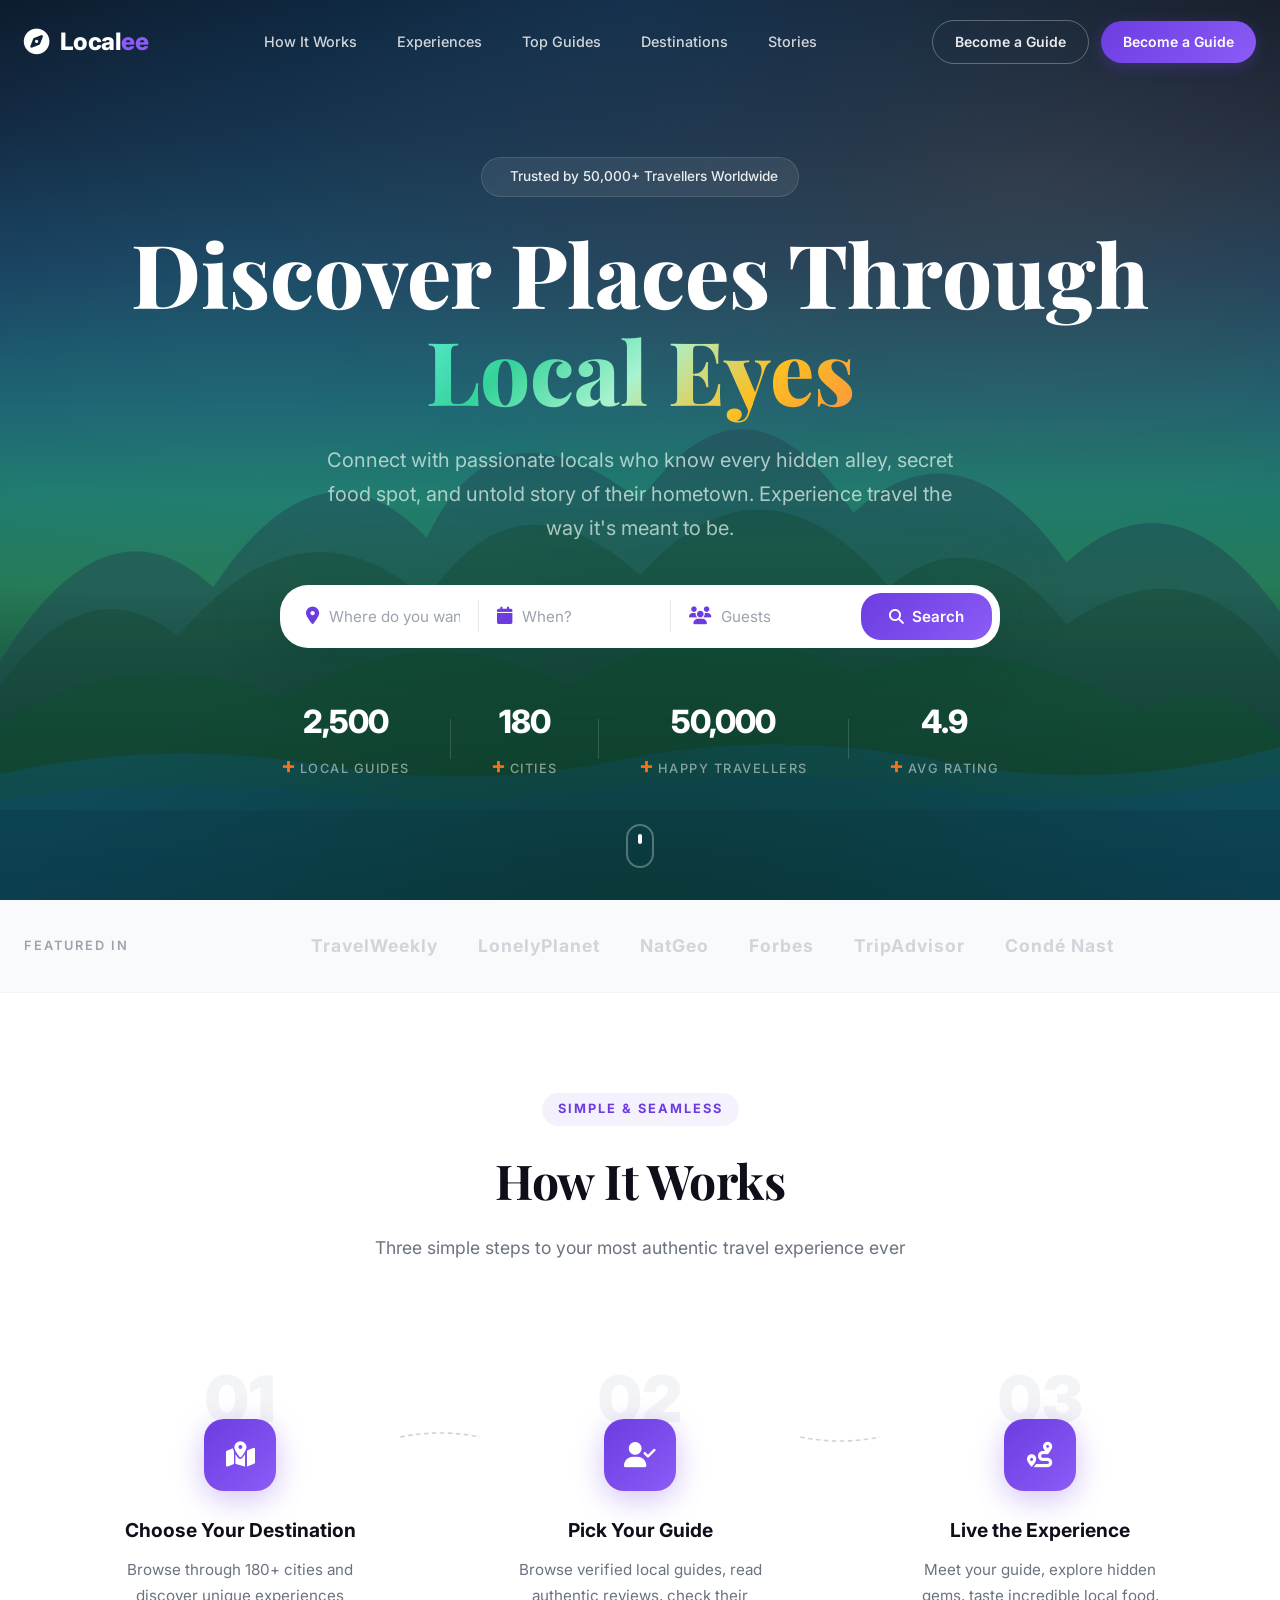
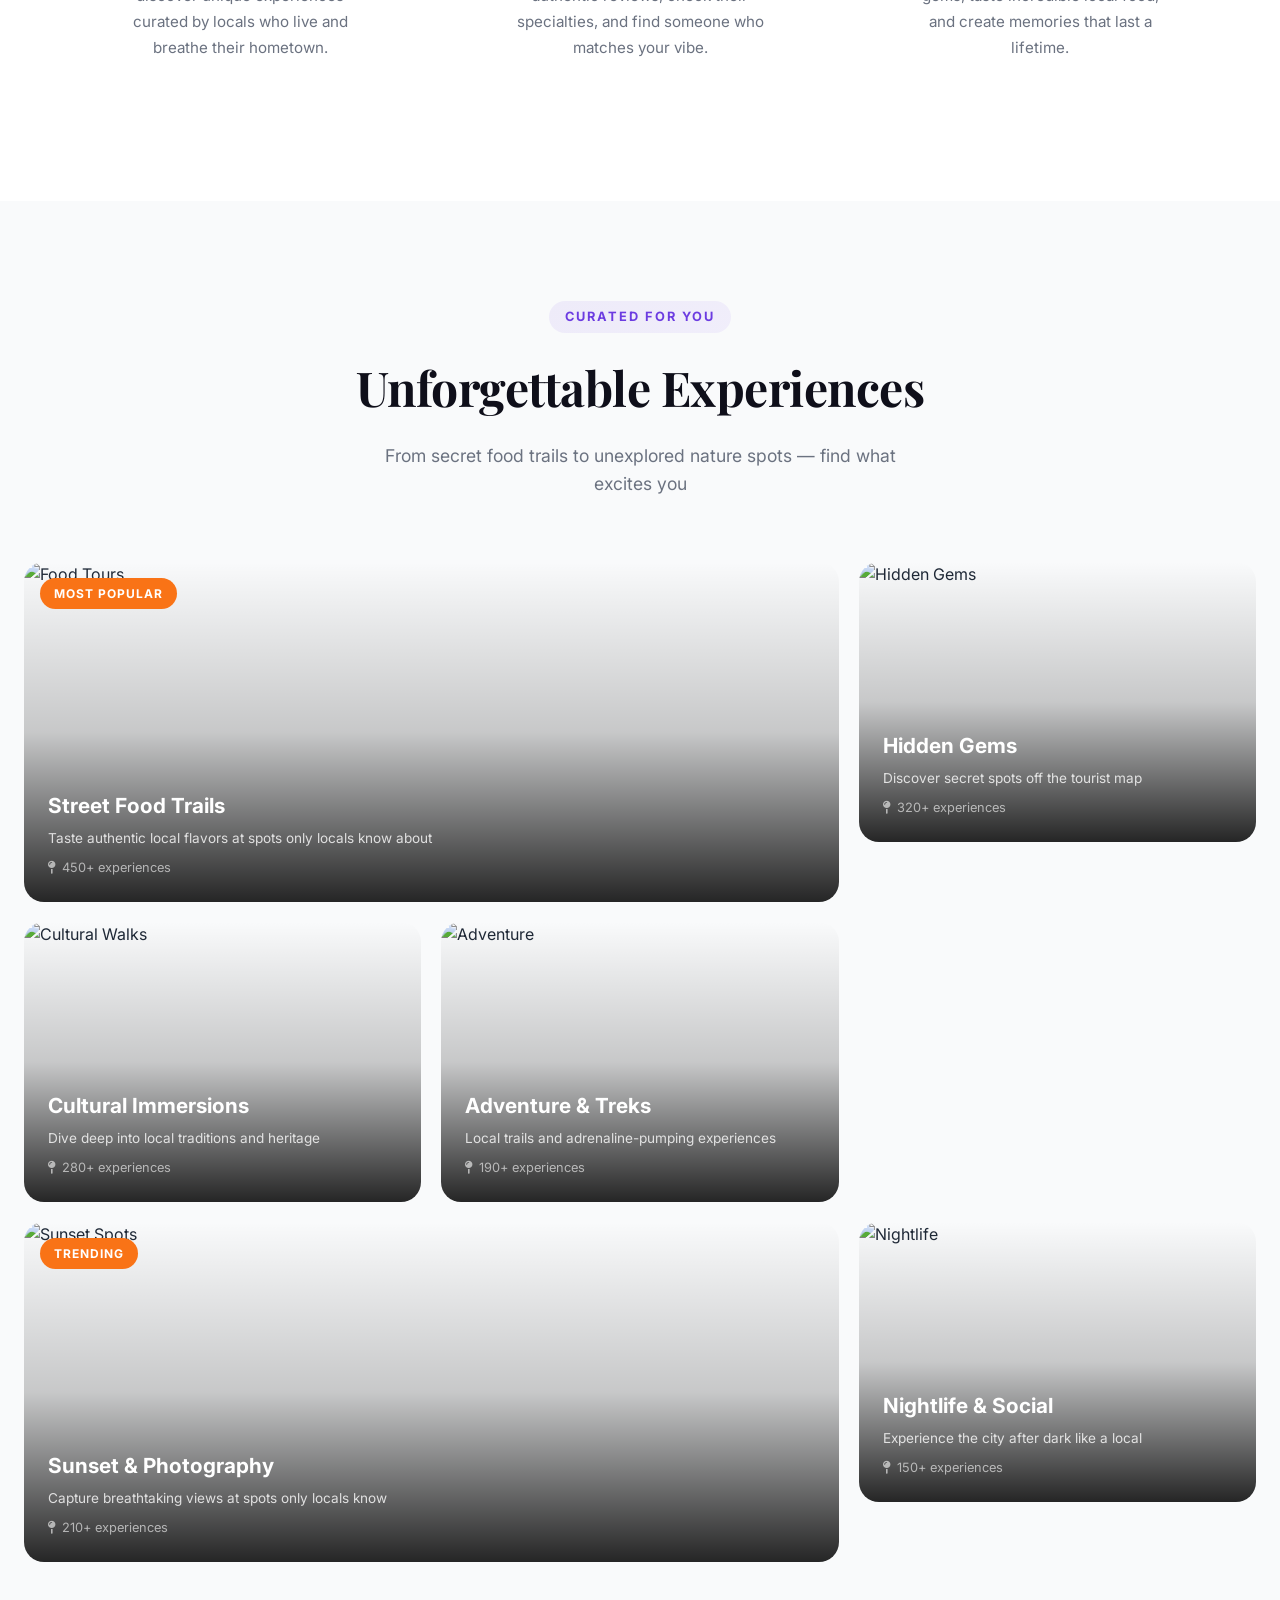
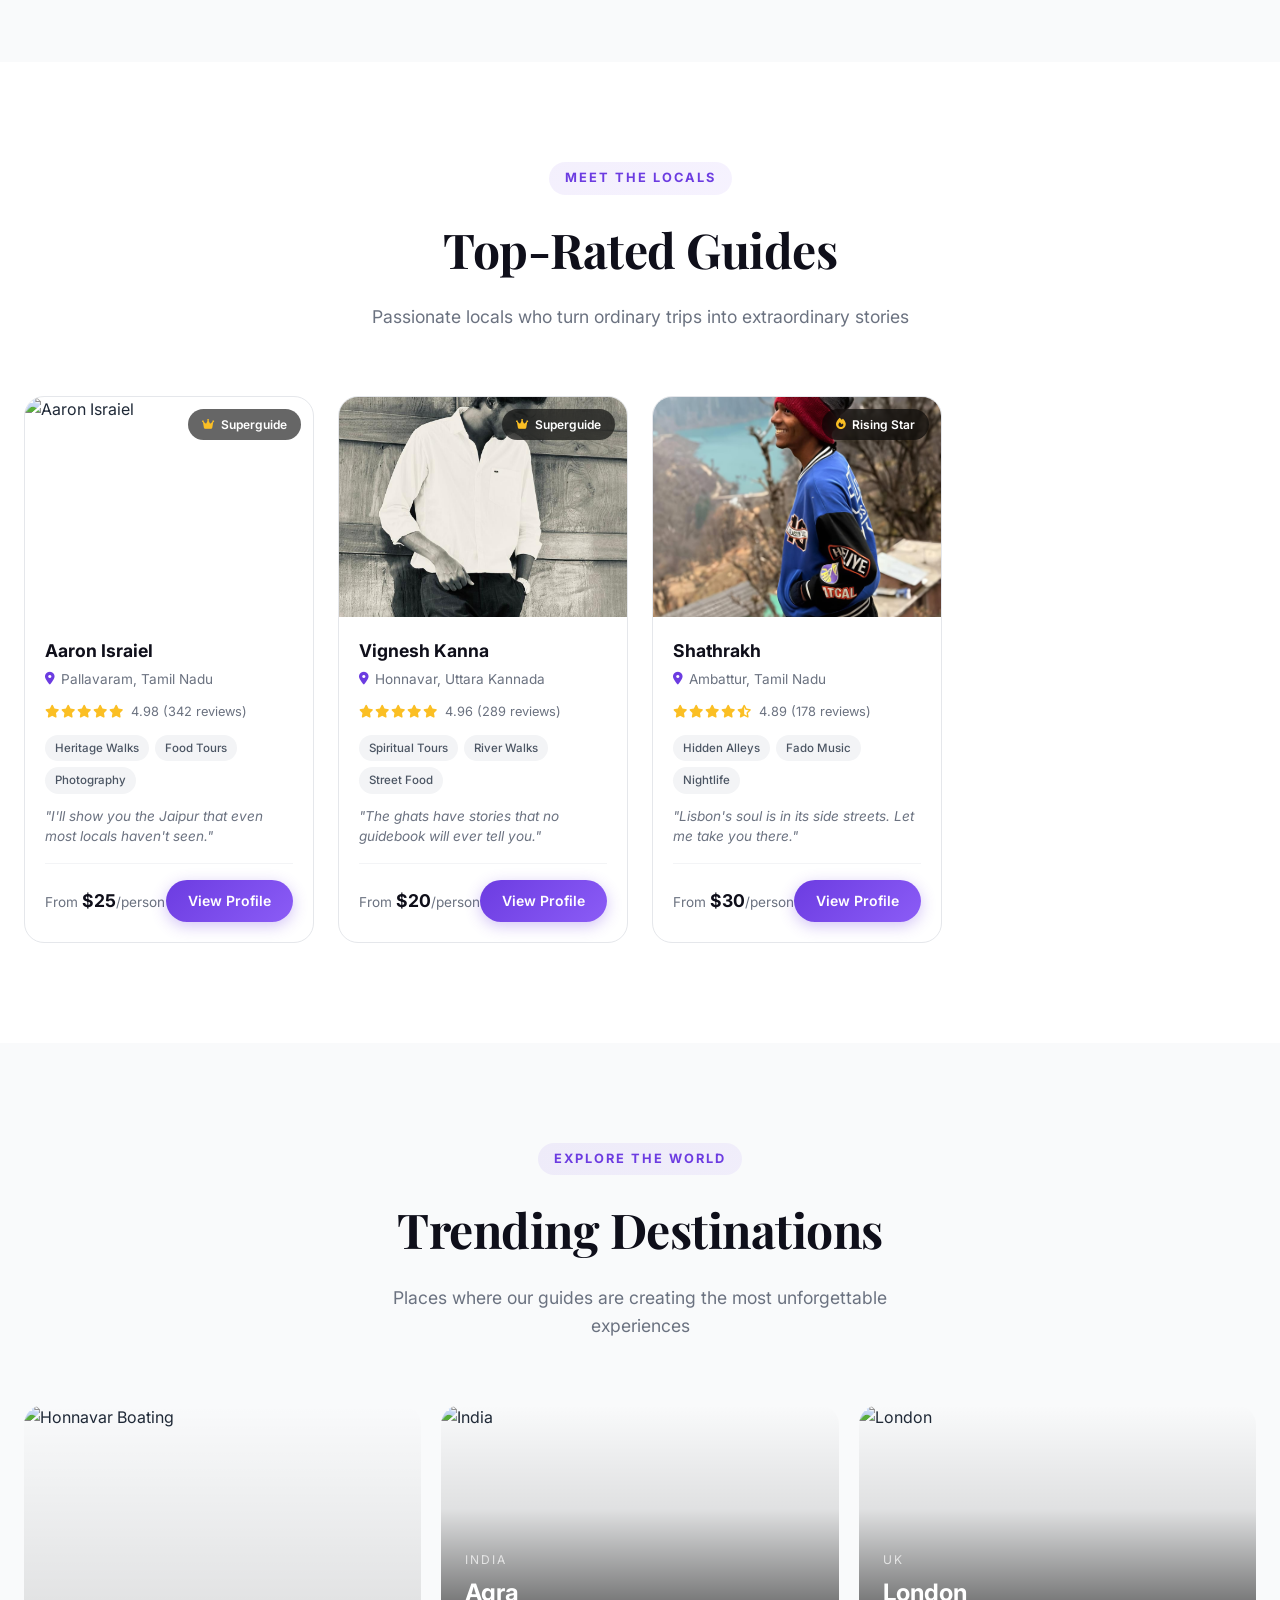
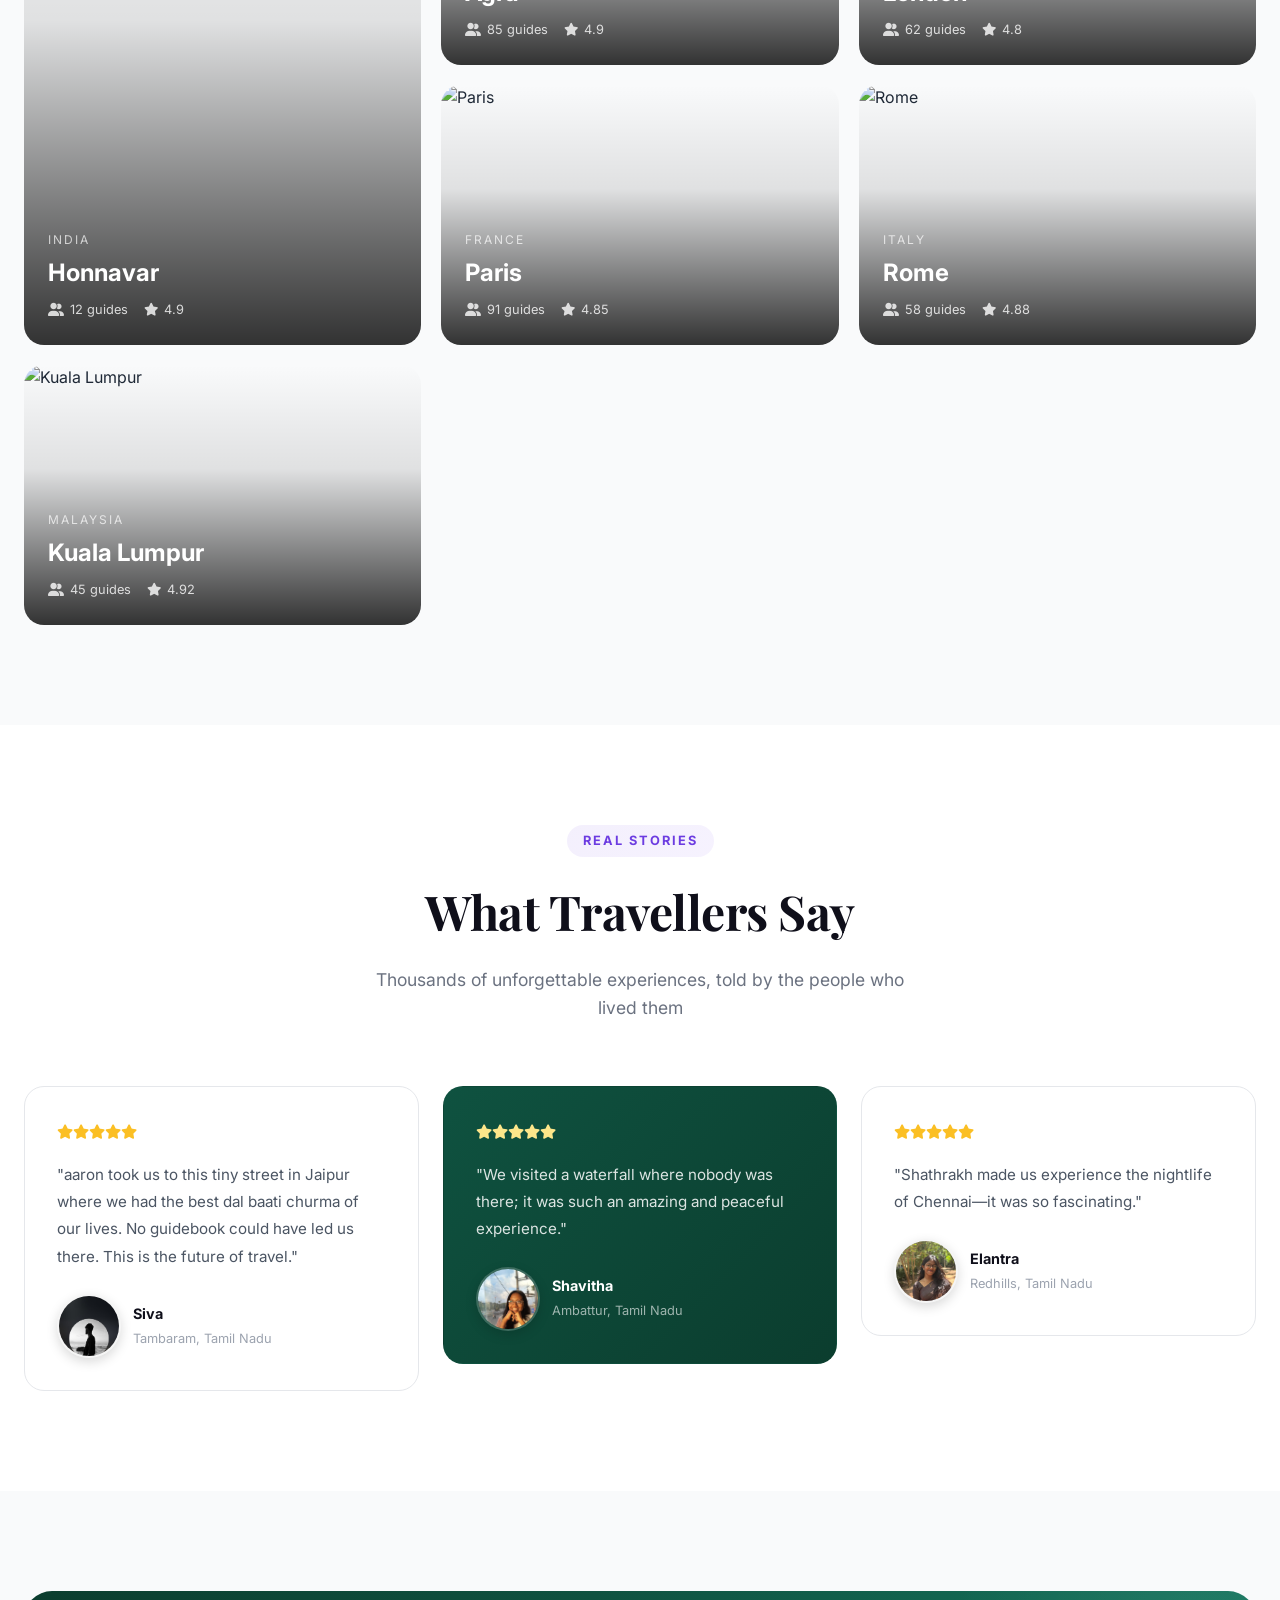
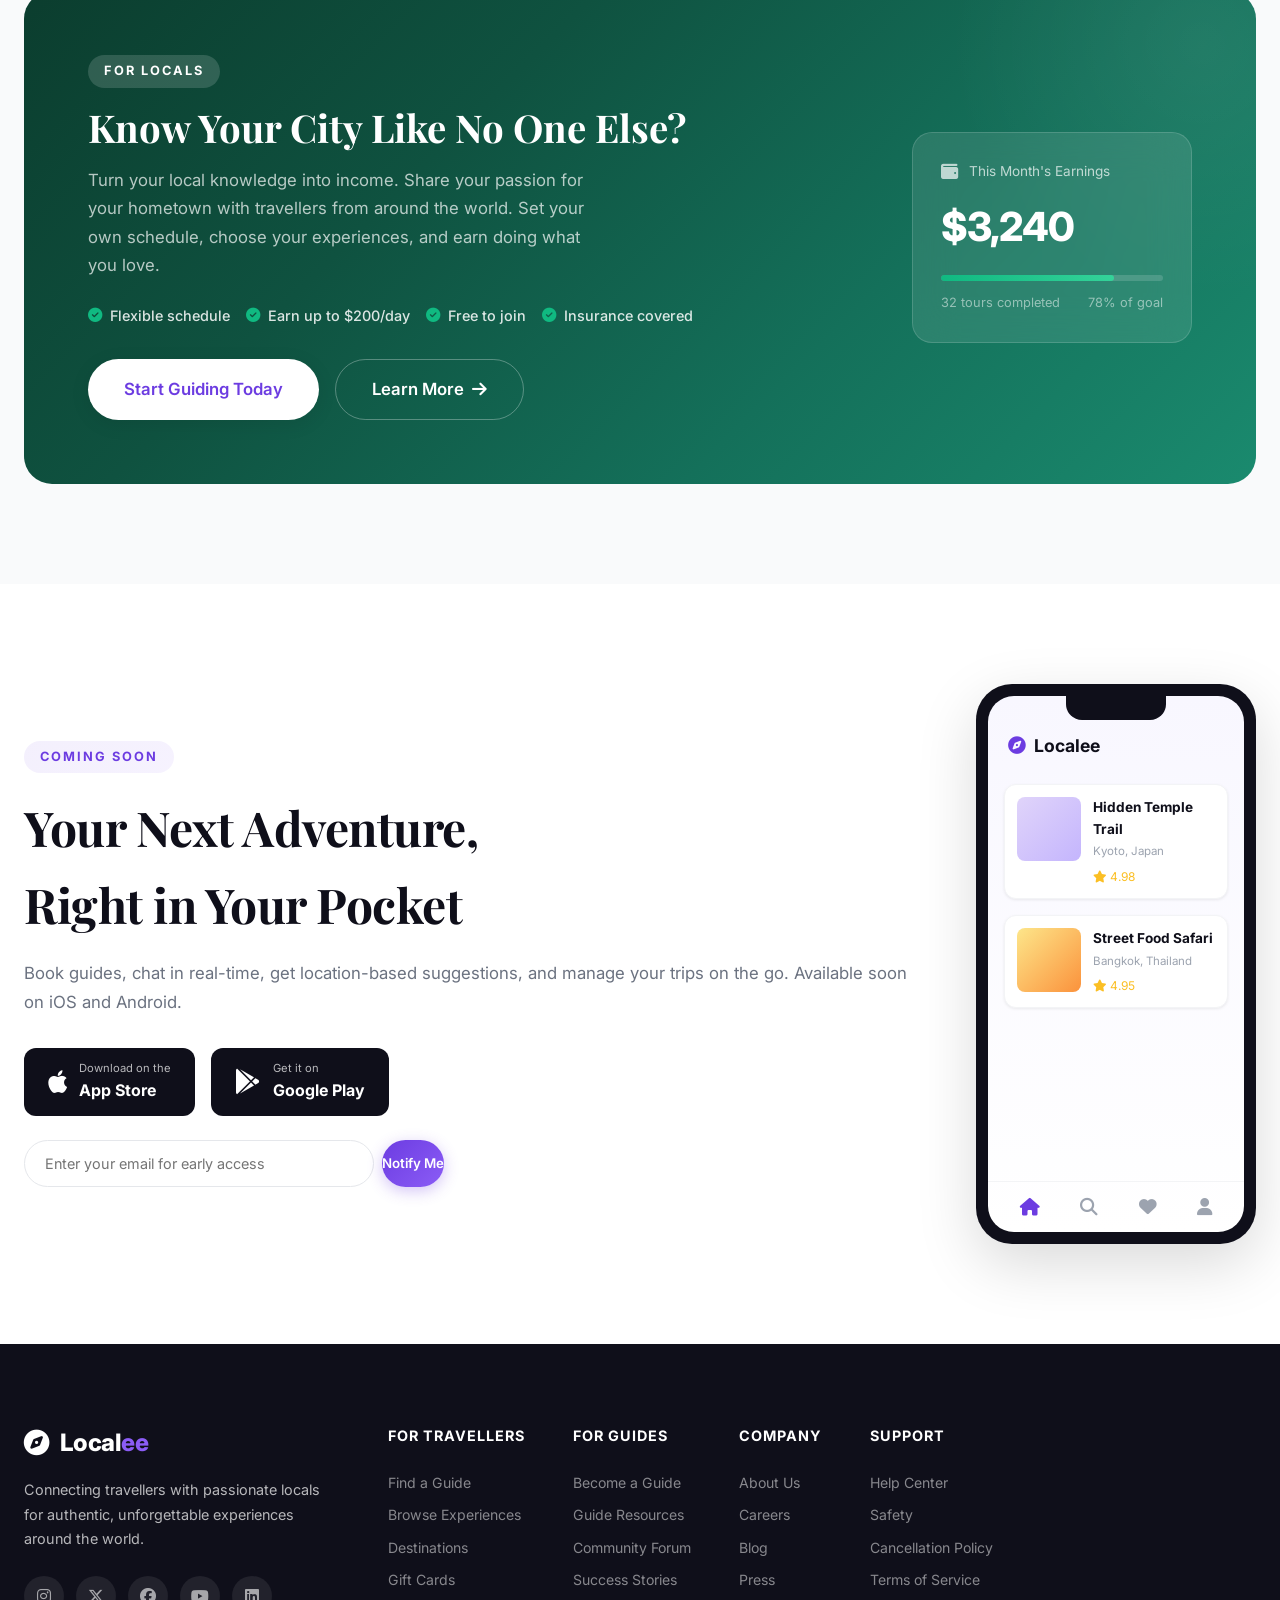
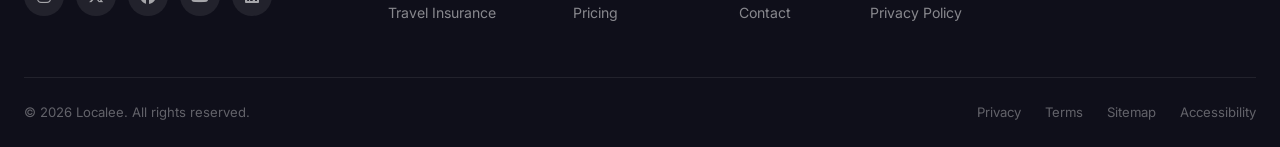
==== index.html @ 93d26991 "photo" ====
<!DOCTYPE html>
<html lang="en">
<head>
  <meta charset="UTF-8">
  <meta name="viewport" content="width=device-width, initial-scale=1.0">
  <title>Localee — Discover Places Through Local Eyes</title>
  <meta name="description" content="Localee — Connect with passionate local guides who reveal hidden gems, authentic food, and unforgettable experiences in their hometown.">
  <link rel="preconnect" href="https://fonts.googleapis.com">
  <link rel="preconnect" href="https://fonts.gstatic.com" crossorigin>
  <link href="https://fonts.googleapis.com/css2?family=Inter:wght@300;400;500;600;700;800;900&family=Playfair+Display:ital,wght@0,600;0,700;0,800;1,600&display=swap" rel="stylesheet">
  <link rel="stylesheet" href="https://cdnjs.cloudflare.com/ajax/libs/font-awesome/6.5.1/css/all.min.css">
  <link rel="stylesheet" href="styles.css">
</head>
<body>

  <!-- Navbar -->
  <nav class="navbar" id="navbar">
    <div class="container nav-container">
      <a href="#" class="logo">
        <i class="fas fa-compass logo-icon"></i>
        <span>Local<span class="logo-accent">ee</span></span>
      </a>
      <ul class="nav-links" id="navLinks">
        <li><a href="#how-it-works">How It Works</a></li>
        <li><a href="#experiences">Experiences</a></li>
        <li><a href="#guides">Top Guides</a></li>
        <li><a href="#destinations">Destinations</a></li>
        <li><a href="#testimonials">Stories</a></li>
      </ul>
      <div class="nav-actions">
        <a href="become-guide.html" class="btn btn-outline btn-sm">Become a Guide</a>
        <a href="become-guide.html" class="btn btn-primary btn-sm">Become a Guide</a>
        <button class="mobile-toggle" id="mobileToggle" aria-label="Toggle menu">
          <span></span><span></span><span></span>
        </button>
      </div>
    </div>
  </nav>

  <!-- Hero -->
  <section class="hero" id="hero">
    <div class="hero-bg">
      <div class="hero-sky"></div>
      <div class="hero-mountains">
        <svg class="mountain-layer mountain-back" viewBox="0 0 1440 400" preserveAspectRatio="none">
          <path d="M0,400 L0,280 Q120,140 240,220 Q360,90 480,180 Q560,60 720,150 Q840,30 960,160 Q1080,80 1200,200 Q1320,120 1440,240 L1440,400 Z" fill="rgba(30,60,80,0.6)"/>
        </svg>
        <svg class="mountain-layer mountain-mid" viewBox="0 0 1440 400" preserveAspectRatio="none">
          <path d="M0,400 L0,300 Q100,200 200,260 Q340,140 480,230 Q580,120 720,210 Q860,100 1000,220 Q1100,160 1200,250 Q1340,180 1440,280 L1440,400 Z" fill="rgba(20,70,50,0.5)"/>
        </svg>
        <svg class="mountain-layer mountain-front" viewBox="0 0 1440 400" preserveAspectRatio="none">
          <path d="M0,400 L0,330 Q160,260 320,310 Q480,240 640,300 Q800,230 960,290 Q1120,250 1280,320 Q1380,290 1440,340 L1440,400 Z" fill="rgba(15,80,45,0.45)"/>
        </svg>
      </div>
      <div class="hero-sea">
        <svg viewBox="0 0 1440 200" preserveAspectRatio="none">
          <path d="M0,60 Q180,20 360,50 Q540,80 720,40 Q900,10 1080,50 Q1260,80 1440,30 L1440,200 L0,200 Z" fill="rgba(15,90,130,0.35)"/>
          <path d="M0,90 Q180,60 360,80 Q540,100 720,70 Q900,50 1080,80 Q1260,100 1440,60 L1440,200 L0,200 Z" fill="rgba(10,70,110,0.3)"/>
        </svg>
      </div>
      <div class="hero-gradient"></div>
    </div>
    <div class="container hero-content">
      <div class="hero-badge">
        <i class="fas fa-sparkles"></i>
        <span>Trusted by 50,000+ Travellers Worldwide</span>
      </div>
      <h1 class="hero-title">
        Discover Places Through<br>
        <span class="gradient-text">Local Eyes</span>
      </h1>
      <p class="hero-subtitle">
        Connect with passionate locals who know every hidden alley, secret food spot,
        and untold story of their hometown. Experience travel the way it's meant to be.
      </p>
      <div class="hero-search">
        <div class="search-box">
          <div class="search-field">
            <i class="fas fa-location-dot"></i>
            <input type="text" placeholder="Where do you want to explore today?">
          </div>
          <div class="search-divider"></div>
          <div class="search-field">
            <i class="fas fa-calendar"></i>
            <input type="text" placeholder="When?">
          </div>
          <div class="search-divider"></div>
          <div class="search-field">
            <i class="fas fa-users"></i>
            <input type="text" placeholder="Guests">
          </div>
          <button class="search-btn">
            <i class="fas fa-search"></i>
            <span>Search</span>
          </button>
        </div>
      </div>
      <div class="hero-stats">
        <div class="stat">
          <span class="stat-number" data-count="2500">0</span><span class="stat-plus">+</span>
          <span class="stat-label">Local Guides</span>
        </div>
        <div class="stat-divider"></div>
        <div class="stat">
          <span class="stat-number" data-count="180">0</span><span class="stat-plus">+</span>
          <span class="stat-label">Cities</span>
        </div>
        <div class="stat-divider"></div>
        <div class="stat">
          <span class="stat-number" data-count="50000">0</span><span class="stat-plus">+</span>
          <span class="stat-label">Happy Travellers</span>
        </div>
        <div class="stat-divider"></div>
        <div class="stat">
          <span class="stat-number" data-count="4.9">0</span><span class="stat-plus">+</span>
          <span class="stat-label">Avg Rating</span>
        </div>
      </div>
    </div>
    <div class="hero-scroll">
      <div class="scroll-indicator">
        <div class="scroll-dot"></div>
      </div>
    </div>
  </section>

  <!-- Trusted By -->
  <section class="trusted-bar">
    <div class="container">
      <p class="trusted-label">Featured In</p>
      <div class="trusted-logos">
        <span class="trusted-logo">TravelWeekly</span>
        <span class="trusted-logo">LonelyPlanet</span>
        <span class="trusted-logo">NatGeo</span>
        <span class="trusted-logo">Forbes</span>
        <span class="trusted-logo">TripAdvisor</span>
        <span class="trusted-logo">Condé Nast</span>
      </div>
    </div>
  </section>

  <!-- How It Works -->
  <section class="section how-it-works" id="how-it-works">
    <div class="container">
      <div class="section-header">
        <span class="section-tag">Simple & Seamless</span>
        <h2 class="section-title">How It Works</h2>
        <p class="section-desc">Three simple steps to your most authentic travel experience ever</p>
      </div>
      <div class="steps-grid">
        <div class="step-card" data-aos="fade-up">
          <div class="step-number">01</div>
          <div class="step-icon-wrap">
            <div class="step-icon">
              <i class="fas fa-map-location-dot"></i>
            </div>
          </div>
          <h3>Choose Your Destination</h3>
          <p>Browse through 180+ cities and discover unique experiences curated by locals who live and breathe their hometown.</p>
        </div>
        <div class="step-connector">
          <svg viewBox="0 0 100 20"><path d="M0,10 Q50,0 100,10" fill="none" stroke="currentColor" stroke-width="2" stroke-dasharray="6,4"/></svg>
        </div>
        <div class="step-card" data-aos="fade-up" data-aos-delay="200">
          <div class="step-number">02</div>
          <div class="step-icon-wrap">
            <div class="step-icon">
              <i class="fas fa-user-check"></i>
            </div>
          </div>
          <h3>Pick Your Guide</h3>
          <p>Browse verified local guides, read authentic reviews, check their specialties, and find someone who matches your vibe.</p>
        </div>
        <div class="step-connector">
          <svg viewBox="0 0 100 20"><path d="M0,10 Q50,20 100,10" fill="none" stroke="currentColor" stroke-width="2" stroke-dasharray="6,4"/></svg>
        </div>
        <div class="step-card" data-aos="fade-up" data-aos-delay="400">
          <div class="step-number">03</div>
          <div class="step-icon-wrap">
            <div class="step-icon">
              <i class="fas fa-route"></i>
            </div>
          </div>
          <h3>Live the Experience</h3>
          <p>Meet your guide, explore hidden gems, taste incredible local food, and create memories that last a lifetime.</p>
        </div>
      </div>
    </div>
  </section>

  <!-- Experience Categories -->
  <section class="section experiences" id="experiences">
    <div class="container">
      <div class="section-header">
        <span class="section-tag">Curated For You</span>
        <h2 class="section-title">Unforgettable Experiences</h2>
        <p class="section-desc">From secret food trails to unexplored nature spots — find what excites you</p>
      </div>
      <div class="exp-grid">
        <div class="exp-card exp-card-large" data-aos="fade-right">
          <img src="https://images.unsplash.com/photo-1504674900247-0877df9cc836?w=800&q=80" alt="Food Tours" loading="lazy">
          <div class="exp-overlay">
            <div class="exp-tag">Most Popular</div>
            <h3>Street Food Trails</h3>
            <p>Taste authentic local flavors at spots only locals know about</p>
            <span class="exp-count"><i class="fas fa-map-pin"></i> 450+ experiences</span>
          </div>
        </div>
        <div class="exp-card" data-aos="fade-left" data-aos-delay="100">
          <img src="https://images.unsplash.com/photo-1682687220742-aba13b6e50ba?w=600&q=80" alt="Hidden Gems" loading="lazy">
          <div class="exp-overlay">
            <h3>Hidden Gems</h3>
            <p>Discover secret spots off the tourist map</p>
            <span class="exp-count"><i class="fas fa-map-pin"></i> 320+ experiences</span>
          </div>
        </div>
        <div class="exp-card" data-aos="fade-left" data-aos-delay="200">
          <img src="https://images.unsplash.com/photo-1533105079780-92b9be482077?w=600&q=80" alt="Cultural Walks" loading="lazy">
          <div class="exp-overlay">
            <h3>Cultural Immersions</h3>
            <p>Dive deep into local traditions and heritage</p>
            <span class="exp-count"><i class="fas fa-map-pin"></i> 280+ experiences</span>
          </div>
        </div>
        <div class="exp-card" data-aos="fade-right" data-aos-delay="100">
          <img src="https://images.unsplash.com/photo-1551632811-561732d1e306?w=600&q=80" alt="Adventure" loading="lazy">
          <div class="exp-overlay">
            <h3>Adventure & Treks</h3>
            <p>Local trails and adrenaline-pumping experiences</p>
            <span class="exp-count"><i class="fas fa-map-pin"></i> 190+ experiences</span>
          </div>
        </div>
        <div class="exp-card exp-card-large" data-aos="fade-left">
          <img src="https://images.unsplash.com/photo-1507525428034-b723cf961d3e?w=800&q=80" alt="Sunset Spots" loading="lazy">
          <div class="exp-overlay">
            <div class="exp-tag">Trending</div>
            <h3>Sunset & Photography</h3>
            <p>Capture breathtaking views at spots only locals know</p>
            <span class="exp-count"><i class="fas fa-map-pin"></i> 210+ experiences</span>
          </div>
        </div>
        <div class="exp-card" data-aos="fade-right" data-aos-delay="200">
          <img src="https://images.unsplash.com/photo-1514525253161-7a46d19cd819?w=600&q=80" alt="Nightlife" loading="lazy">
          <div class="exp-overlay">
            <h3>Nightlife & Social</h3>
            <p>Experience the city after dark like a local</p>
            <span class="exp-count"><i class="fas fa-map-pin"></i> 150+ experiences</span>
          </div>
        </div>
      </div>
    </div>
  </section>

  <!-- Top Guides -->
  <section class="section guides" id="guides">
    <div class="container">
      <div class="section-header">
        <span class="section-tag">Meet The Locals</span>
        <h2 class="section-title">Top-Rated Guides</h2>
        <p class="section-desc">Passionate locals who turn ordinary trips into extraordinary stories</p>
      </div>
      <div class="guides-carousel" id="guidesCarousel">
        <div class="guide-card" data-aos="zoom-in">
          <div class="guide-img">
              <img src="guide-aaron.jpeg" alt="Aaron Israiel" loading="lazy">
            <div class="guide-badge"><i class="fas fa-crown"></i> Superguide</div>
          </div>
          <div class="guide-info">
              <h4>Aaron Israiel</h4>
              <p class="guide-location"><i class="fas fa-location-dot"></i> Pallavaram, Tamil Nadu</p>
            <div class="guide-rating">
              <div class="stars"><i class="fas fa-star"></i><i class="fas fa-star"></i><i class="fas fa-star"></i><i class="fas fa-star"></i><i class="fas fa-star"></i></div>
              <span>4.98 (342 reviews)</span>
            </div>
            <div class="guide-tags">
              <span>Heritage Walks</span>
              <span>Food Tours</span>
              <span>Photography</span>
            </div>
            <p class="guide-quote">"I'll show you the Jaipur that even most locals haven't seen."</p>
            <div class="guide-footer">
              <span class="guide-price">From <strong>$25</strong>/person</span>
              <a href="#" class="btn btn-primary btn-sm">View Profile</a>
            </div>
          </div>
        </div>
        <div class="guide-card" data-aos="zoom-in" data-aos-delay="100">
          <div class="guide-img">
            <img src="guid-Vignesh Kanna.jpeg" alt="Vignesh Kanna" loading="lazy">
            <div class="guide-badge"><i class="fas fa-crown"></i> Superguide</div>
          </div>
          <div class="guide-info">
            <h4>Vignesh Kanna</h4>
            <p class="guide-location"><i class="fas fa-location-dot"></i> Honnavar, Uttara Kannada</p>
            <div class="guide-rating">
              <div class="stars"><i class="fas fa-star"></i><i class="fas fa-star"></i><i class="fas fa-star"></i><i class="fas fa-star"></i><i class="fas fa-star"></i></div>
              <span>4.96 (289 reviews)</span>
            </div>
            <div class="guide-tags">
              <span>Spiritual Tours</span>
              <span>River Walks</span>
              <span>Street Food</span>
            </div>
            <p class="guide-quote">"The ghats have stories that no guidebook will ever tell you."</p>
            <div class="guide-footer">
              <span class="guide-price">From <strong>$20</strong>/person</span>
              <a href="#" class="btn btn-primary btn-sm">View Profile</a>
            </div>
          </div>
        </div>
        <div class="guide-card" data-aos="zoom-in" data-aos-delay="200">
          <div class="guide-img">
            <img src="Shathrakh.jpeg" alt="Shathrakh" loading="lazy">
            <div class="guide-badge"><i class="fas fa-fire"></i> Rising Star</div>
          </div>
          <div class="guide-info">
            <h4>Shathrakh</h4>
            <p class="guide-location"><i class="fas fa-location-dot"></i> Ambattur, Tamil Nadu</p>
            <div class="guide-rating">
              <div class="stars"><i class="fas fa-star"></i><i class="fas fa-star"></i><i class="fas fa-star"></i><i class="fas fa-star"></i><i class="fas fa-star-half-stroke"></i></div>
              <span>4.89 (178 reviews)</span>
            </div>
            <div class="guide-tags">
              <span>Hidden Alleys</span>
              <span>Fado Music</span>
              <span>Nightlife</span>
            </div>
            <p class="guide-quote">"Lisbon's soul is in its side streets. Let me take you there."</p>
            <div class="guide-footer">
              <span class="guide-price">From <strong>$30</strong>/person</span>
              <a href="#" class="btn btn-primary btn-sm">View Profile</a>
            </div>
          </div>
        </div>
      </div>
    </div>
  </section>

  <!-- Destinations -->
  <section class="section destinations" id="destinations">
    <div class="container">
      <div class="section-header">
        <span class="section-tag">Explore The World</span>
        <h2 class="section-title">Trending Destinations</h2>
        <p class="section-desc">Places where our guides are creating the most unforgettable experiences</p>
      </div>
      <div class="dest-grid">
        <div class="dest-card dest-featured" data-destination="honnavar" data-aos="fade-up">
          <img src="https://images.unsplash.com/photo-1506905925346-21bda4d32df4?w=800&q=80" alt="Honnavar Boating" loading="lazy">
          <div class="dest-overlay">
            <span class="dest-country">India</span>
            <h3>Honnavar</h3>
            <div class="dest-meta">
              <span><i class="fas fa-user-group"></i> 12 guides</span>
              <span><i class="fas fa-star"></i> 4.9</span>
            </div>
          </div>
        </div>
        <div class="dest-card" data-aos="fade-up" data-aos-delay="100">
          <img src="https://images.unsplash.com/photo-1524492412937-b28074a5d7da?w=600&q=80" alt="India" loading="lazy">
          <div class="dest-overlay">
            <span class="dest-country">India</span>
            <h3>Agra</h3>
            <div class="dest-meta">
              <span><i class="fas fa-user-group"></i> 85 guides</span>
              <span><i class="fas fa-star"></i> 4.9</span>
            </div>
          </div>
        </div>
        <div class="dest-card" data-aos="fade-up" data-aos-delay="200">
          <img src="https://images.unsplash.com/photo-1513635269975-59663e0ac1ad?w=600&q=80" alt="London" loading="lazy">
          <div class="dest-overlay">
            <span class="dest-country">UK</span>
            <h3>London</h3>
            <div class="dest-meta">
              <span><i class="fas fa-user-group"></i> 62 guides</span>
              <span><i class="fas fa-star"></i> 4.8</span>
            </div>
          </div>
        </div>
        <div class="dest-card" data-aos="fade-up" data-aos-delay="300">
          <img src="https://images.unsplash.com/photo-1499856871958-5b9627545d1a?w=600&q=80" alt="Paris" loading="lazy">
          <div class="dest-overlay">
            <span class="dest-country">France</span>
            <h3>Paris</h3>
            <div class="dest-meta">
              <span><i class="fas fa-user-group"></i> 91 guides</span>
              <span><i class="fas fa-star"></i> 4.85</span>
            </div>
          </div>
        </div>
        <div class="dest-card" data-aos="fade-up" data-aos-delay="400">
          <img src="https://images.unsplash.com/photo-1552832230-c0197dd311b5?w=600&q=80" alt="Rome" loading="lazy">
          <div class="dest-overlay">
            <span class="dest-country">Italy</span>
            <h3>Rome</h3>
            <div class="dest-meta">
              <span><i class="fas fa-user-group"></i> 58 guides</span>
              <span><i class="fas fa-star"></i> 4.88</span>
            </div>
          </div>
        </div>
        <div class="dest-card" data-aos="fade-up" data-aos-delay="500">
          <img src="https://images.unsplash.com/photo-1596422846543-75c6fc197f07?w=600&q=80" alt="Kuala Lumpur" loading="lazy">
          <div class="dest-overlay">
            <span class="dest-country">Malaysia</span>
            <h3>Kuala Lumpur</h3>
            <div class="dest-meta">
              <span><i class="fas fa-user-group"></i> 45 guides</span>
              <span><i class="fas fa-star"></i> 4.92</span>
            </div>
          </div>
        </div>
      </div>
    </div>
  </section>

  <!-- Honnavar Detail Slide -->
  <div class="slide-panel" id="honnavarSlide" aria-hidden="true">
    <div class="slide-panel__backdrop" id="honnavarBackdrop" tabindex="-1"></div>
    <div class="slide-panel__content" role="dialog" aria-modal="true" aria-labelledby="honnavarSlideTitle">
      <button class="slide-panel__close" id="honnavarClose" aria-label="Close details">
        <i class="fas fa-times"></i>
      </button>
      <div class="slide-panel__header">
        <h2 id="honnavarSlideTitle">Honnavar</h2>
        <p class="slide-panel__subtitle">Explore the best spots around Honnavar — from coastal escapes to hidden waterfalls.</p>
      </div>
      <div class="slide-panel__sections">
        <section class="slide-panel__section">
          <h3>Tourist Places</h3>
          <ul class="slide-panel__list">
            <li>
              <img src="beach.jpg" alt="Beaches" loading="lazy">
              <span>Beaches</span>
            </li>
            <li>
              <img src="yana%20cave.jpg" alt="Yana Cave" loading="lazy">
              <span>Yana Cave</span>
            </li>
            <li>
              <img src="murdeswar.jpg" alt="Murudeshwar" loading="lazy">
              <span>Murudeshwar</span>
            </li>
            <li>
              <img src="Falls%202.jpeg" alt="Apsarkonda Falls" loading="lazy">
              <span>Apsarkonda Falls</span>
            </li>
            <li>
              <img src="Beach%201.jpeg" alt="Backwater" loading="lazy">
              <span>Backwater</span>
            </li>
            <li>
              <img src="Bridge%201.jpeg" alt="Mangrove Forest" loading="lazy">
              <span>Mangrove Forest</span>
            </li>
            <li>
              <img src="Falls%203.jpeg" alt="Jog Falls" loading="lazy">
              <span>Jog Falls</span>
            </li>
          </ul>
        </section>
        <section class="slide-panel__section">
          <h3>Gem Places</h3>
          <ul class="slide-panel__list">
            <li>
              <img src="Falls%201.jpeg" alt="Burude Falls" loading="lazy">
              <span>Burude Falls</span>
            </li>
            <li>
              <img src="Falls%204.jpeg" alt="Hosagodu Falls" loading="lazy">
              <span>Hosagodu Falls</span>
            </li>
            <li>
              <img src="Falls%205.jpeg" alt="Kannika Falls" loading="lazy">
              <span>Kannika Falls</span>
            </li>
            <li>
              <img src="Falls%206.jpeg" alt="Murti Falls" loading="lazy">
              <span>Murti Falls</span>
            </li>
          </ul>
        </section>
      </div>
    </div>
  </div>

  <!-- Testimonials -->
  <section class="section testimonials" id="testimonials">
    <div class="container">
      <div class="section-header">
        <span class="section-tag">Real Stories</span>
        <h2 class="section-title">What Travellers Say</h2>
        <p class="section-desc">Thousands of unforgettable experiences, told by the people who lived them</p>
      </div>
      <div class="testimonials-grid">
        <div class="testimonial-card" data-aos="fade-up">
          <div class="testimonial-stars">
            <i class="fas fa-star"></i><i class="fas fa-star"></i><i class="fas fa-star"></i><i class="fas fa-star"></i><i class="fas fa-star"></i>
          </div>
          <p class="testimonial-text">"aaron took us to this tiny street in Jaipur where we had the best dal baati churma of our lives. No guidebook could have led us there. This is the future of travel."</p>
          <div class="testimonial-author">
            <img src="Siva.jpeg" alt="Siva" loading="lazy">
            <div>
              <strong>Siva</strong>
              <span>Tambaram, Tamil Nadu</span>
            </div>
          </div>
        </div>
        <div class="testimonial-card testimonial-featured" data-aos="fade-up" data-aos-delay="100">
          <div class="testimonial-stars">
            <i class="fas fa-star"></i><i class="fas fa-star"></i><i class="fas fa-star"></i><i class="fas fa-star"></i><i class="fas fa-star"></i>
          </div>
          <p class="testimonial-text">"We visited a waterfall where nobody was there; it was such an amazing and peaceful experience."</p>
          <div class="testimonial-author">
            <img src="Shavitha new.jpeg" alt="Shavitha" loading="lazy">
            <div>
              <strong>Shavitha</strong>
              <span>Ambattur, Tamil Nadu</span>
            </div>
          </div>
        </div>
        <div class="testimonial-card" data-aos="fade-up" data-aos-delay="200">
          <div class="testimonial-stars">
            <i class="fas fa-star"></i><i class="fas fa-star"></i><i class="fas fa-star"></i><i class="fas fa-star"></i><i class="fas fa-star"></i>
          </div>
          <p class="testimonial-text">"Shathrakh made us experience the nightlife of Chennai—it was so fascinating."</p>
          <div class="testimonial-author">
            <img src="Elantra.jpeg" alt="Elantra" loading="lazy">
            <div>
              <strong>Elantra</strong>
              <span>Redhills, Tamil Nadu</span>
            </div>
          </div>
        </div>
      </div>
    </div>
  </section>

  <!-- Become a Guide CTA -->
  <section class="section become-guide" id="become-guide">
    <div class="container">
      <div class="cta-card" data-aos="zoom-in">
        <div class="cta-content">
          <span class="section-tag section-tag-light">For Locals</span>
          <h2>Know Your City Like No One Else?</h2>
          <p>Turn your local knowledge into income. Share your passion for your hometown with travellers from around the world. Set your own schedule, choose your experiences, and earn doing what you love.</p>
          <div class="cta-features">
            <div class="cta-feature">
              <i class="fas fa-circle-check"></i>
              <span>Flexible schedule</span>
            </div>
            <div class="cta-feature">
              <i class="fas fa-circle-check"></i>
              <span>Earn up to $200/day</span>
            </div>
            <div class="cta-feature">
              <i class="fas fa-circle-check"></i>
              <span>Free to join</span>
            </div>
            <div class="cta-feature">
              <i class="fas fa-circle-check"></i>
              <span>Insurance covered</span>
            </div>
          </div>
          <div class="cta-actions">
            <a href="#" class="btn btn-white btn-lg">Start Guiding Today</a>
            <a href="#" class="btn btn-ghost btn-lg">Learn More <i class="fas fa-arrow-right"></i></a>
          </div>
        </div>
        <div class="cta-visual">
          <div class="cta-earning-card">
            <div class="earning-header">
              <i class="fas fa-wallet"></i>
              <span>This Month's Earnings</span>
            </div>
            <div class="earning-amount">$3,240</div>
            <div class="earning-bar">
              <div class="earning-fill" style="width: 78%"></div>
            </div>
            <div class="earning-details">
              <span>32 tours completed</span>
              <span>78% of goal</span>
            </div>
          </div>
        </div>
      </div>
    </div>
  </section>

  <!-- App Download -->
  <section class="section app-section">
    <div class="container">
      <div class="app-content" data-aos="fade-up">
        <div class="app-text">
          <span class="section-tag">Coming Soon</span>
          <h2 class="section-title">Your Next Adventure,<br>Right in Your Pocket</h2>
          <p>Book guides, chat in real-time, get location-based suggestions, and manage your trips on the go. Available soon on iOS and Android.</p>
          <div class="app-buttons">
            <a href="#" class="app-store-btn">
              <i class="fab fa-apple"></i>
              <div>
                <small>Download on the</small>
                <strong>App Store</strong>
              </div>
            </a>
            <a href="#" class="app-store-btn">
              <i class="fab fa-google-play"></i>
              <div>
                <small>Get it on</small>
                <strong>Google Play</strong>
              </div>
            </a>
          </div>
          <div class="app-notify">
            <input type="email" placeholder="Enter your email for early access">
            <button class="btn btn-primary">Notify Me</button>
          </div>
        </div>
        <div class="app-mockup">
          <div class="phone-frame">
            <div class="phone-screen">
              <div class="phone-header">
                <i class="fas fa-compass"></i>
                <span>Localee</span>
              </div>
              <div class="phone-card">
                <div class="phone-card-img"></div>
                <div class="phone-card-text">
                  <strong>Hidden Temple Trail</strong>
                  <span>Kyoto, Japan</span>
                  <div class="phone-card-rating"><i class="fas fa-star"></i> 4.98</div>
                </div>
              </div>
              <div class="phone-card">
                <div class="phone-card-img phone-card-img-2"></div>
                <div class="phone-card-text">
                  <strong>Street Food Safari</strong>
                  <span>Bangkok, Thailand</span>
                  <div class="phone-card-rating"><i class="fas fa-star"></i> 4.95</div>
                </div>
              </div>
              <div class="phone-nav">
                <i class="fas fa-home"></i>
                <i class="fas fa-search"></i>
                <i class="fas fa-heart"></i>
                <i class="fas fa-user"></i>
              </div>
            </div>
          </div>
        </div>
      </div>
    </div>
  </section>

  <!-- Footer -->
  <footer class="footer">
    <div class="container">
      <div class="footer-top">
        <div class="footer-brand">
          <a href="#" class="logo">
            <i class="fas fa-compass logo-icon"></i>
            <span>Local<span class="logo-accent">ee</span></span>
          </a>
          <p>Connecting travellers with passionate locals for authentic, unforgettable experiences around the world.</p>
          <div class="footer-social">
            <a href="#" aria-label="Instagram"><i class="fab fa-instagram"></i></a>
            <a href="#" aria-label="Twitter"><i class="fab fa-x-twitter"></i></a>
            <a href="#" aria-label="Facebook"><i class="fab fa-facebook"></i></a>
            <a href="#" aria-label="YouTube"><i class="fab fa-youtube"></i></a>
            <a href="#" aria-label="LinkedIn"><i class="fab fa-linkedin"></i></a>
          </div>
        </div>
        <div class="footer-links">
          <div class="footer-col">
            <h4>For Travellers</h4>
            <a href="#">Find a Guide</a>
            <a href="#">Browse Experiences</a>
            <a href="#">Destinations</a>
            <a href="#">Gift Cards</a>
            <a href="#">Travel Insurance</a>
          </div>
          <div class="footer-col">
            <h4>For Guides</h4>
            <a href="become-guide.html">Become a Guide</a>
            <a href="#">Guide Resources</a>
            <a href="#">Community Forum</a>
            <a href="#">Success Stories</a>
            <a href="#">Pricing</a>
          </div>
          <div class="footer-col">
            <h4>Company</h4>
            <a href="#">About Us</a>
            <a href="#">Careers</a>
            <a href="#">Blog</a>
            <a href="#">Press</a>
            <a href="#">Contact</a>
          </div>
          <div class="footer-col">
            <h4>Support</h4>
            <a href="#">Help Center</a>
            <a href="#">Safety</a>
            <a href="#">Cancellation Policy</a>
            <a href="#">Terms of Service</a>
            <a href="#">Privacy Policy</a>
          </div>
        </div>
      </div>
      <div class="footer-bottom">
        <p>&copy; 2026 Localee. All rights reserved.</p>
        <div class="footer-bottom-links">
          <a href="#">Privacy</a>
          <a href="#">Terms</a>
          <a href="#">Sitemap</a>
          <a href="#">Accessibility</a>
        </div>
      </div>
    </div>
  </footer>

  <script src="script.js"></script>
</body>
</html>
---- styles.css ----
/* ===== RESET & BASE ===== */
*, *::before, *::after { margin: 0; padding: 0; box-sizing: border-box; }

:root {
  --primary: #6C3CE1;
  --primary-light: #8B5CF6;
  --primary-dark: #5521C6;
  --primary-glow: rgba(108, 60, 225, 0.3);
  --accent: #F97316;
  --accent-light: #FB923C;
  --success: #10B981;
  --dark: #0F0F1A;
  --dark-2: #1A1A2E;
  --dark-3: #252540;
  --gray-900: #111827;
  --gray-800: #1F2937;
  --gray-700: #374151;
  --gray-600: #4B5563;
  --gray-500: #6B7280;
  --gray-400: #9CA3AF;
  --gray-300: #D1D5DB;
  --gray-200: #E5E7EB;
  --gray-100: #F3F4F6;
  --gray-50: #F9FAFB;
  --white: #FFFFFF;
  --glass: rgba(255, 255, 255, 0.06);
  --glass-border: rgba(255, 255, 255, 0.1);
  --glass-light: rgba(255, 255, 255, 0.85);
  --glass-light-border: rgba(0, 0, 0, 0.08);
  --radius-sm: 8px;
  --radius: 12px;
  --radius-lg: 20px;
  --radius-xl: 28px;
  --radius-full: 100px;
  --shadow-sm: 0 1px 3px rgba(0,0,0,0.08);
  --shadow: 0 4px 20px rgba(0,0,0,0.08);
  --shadow-lg: 0 12px 40px rgba(0,0,0,0.12);
  --shadow-xl: 0 20px 60px rgba(0,0,0,0.15);
  --shadow-glow: 0 0 40px var(--primary-glow);
  --transition: 0.3s cubic-bezier(0.4, 0, 0.2, 1);
  --transition-slow: 0.6s cubic-bezier(0.4, 0, 0.2, 1);
}

html { scroll-behavior: smooth; font-size: 16px; }
body {
  font-family: 'Inter', -apple-system, BlinkMacSystemFont, sans-serif;
  color: var(--gray-800);
  background: var(--white);
  line-height: 1.6;
  overflow-x: hidden;
  -webkit-font-smoothing: antialiased;
}

.container {
  width: 100%;
  max-width: 1280px;
  margin: 0 auto;
  padding: 0 24px;
}

img { max-width: 100%; height: auto; display: block; }
a { text-decoration: none; color: inherit; transition: var(--transition); }

/* ===== BUTTONS ===== */
.btn {
  display: inline-flex;
  align-items: center;
  gap: 8px;
  font-family: inherit;
  font-weight: 600;
  border: none;
  cursor: pointer;
  transition: var(--transition);
  border-radius: var(--radius-full);
  white-space: nowrap;
}
.btn-sm { padding: 10px 22px; font-size: 0.875rem; }
.btn-lg { padding: 16px 36px; font-size: 1.05rem; }
.btn-primary {
  background: linear-gradient(135deg, var(--primary), var(--primary-light));
  color: var(--white);
  box-shadow: 0 4px 15px var(--primary-glow);
}
.btn-primary:hover {
  transform: translateY(-2px);
  box-shadow: 0 8px 25px var(--primary-glow);
}
.btn-outline {
  background: transparent;
  color: var(--gray-700);
  border: 1.5px solid var(--gray-300);
}
.btn-outline:hover {
  border-color: var(--primary);
  color: var(--primary);
  background: rgba(108, 60, 225, 0.04);
}
.btn-white {
  background: var(--white);
  color: var(--primary);
  box-shadow: var(--shadow);
}
.btn-white:hover { transform: translateY(-2px); box-shadow: var(--shadow-lg); }
.btn-ghost {
  background: transparent;
  color: var(--white);
  border: 1.5px solid rgba(255,255,255,0.3);
}
.btn-ghost:hover {
  background: rgba(255,255,255,0.1);
  border-color: rgba(255,255,255,0.6);
}

/* ===== NAVBAR ===== */
.navbar {
  position: fixed;
  top: 0;
  left: 0;
  right: 0;
  z-index: 1000;
  padding: 20px 0;
  transition: var(--transition);
}
.navbar.scrolled {
  padding: 12px 0;
  background: var(--glass-light);
  backdrop-filter: blur(20px) saturate(180%);
  -webkit-backdrop-filter: blur(20px) saturate(180%);
  border-bottom: 1px solid var(--glass-light-border);
  box-shadow: var(--shadow-sm);
}
.nav-container {
  display: flex;
  align-items: center;
  justify-content: space-between;
}
.logo {
  display: flex;
  align-items: center;
  gap: 10px;
  font-size: 1.5rem;
  font-weight: 800;
  color: var(--white);
  letter-spacing: -0.5px;
}
.navbar.scrolled .logo { color: var(--dark); }
.logo-icon {
  font-size: 1.6rem;
  animation: spin 8s linear infinite;
}
@keyframes spin { from { transform: rotate(0deg); } to { transform: rotate(360deg); } }
.logo-accent { color: var(--primary-light); }
.navbar.scrolled .logo-accent { color: var(--primary); }

.nav-links {
  display: flex;
  list-style: none;
  gap: 8px;
}
.nav-links a {
  padding: 8px 16px;
  font-size: 0.9rem;
  font-weight: 500;
  color: rgba(255,255,255,0.8);
  border-radius: var(--radius-full);
  transition: var(--transition);
}
.nav-links a:hover {
  color: var(--white);
  background: rgba(255,255,255,0.12);
}
.navbar.scrolled .nav-links a { color: var(--gray-600); }
.navbar.scrolled .nav-links a:hover {
  color: var(--primary);
  background: rgba(108, 60, 225, 0.06);
}

.nav-actions { display: flex; align-items: center; gap: 12px; }
.nav-actions .btn-outline {
  color: rgba(255,255,255,0.9);
  border-color: rgba(255,255,255,0.3);
}
.nav-actions .btn-outline:hover {
  background: rgba(255,255,255,0.1);
  border-color: rgba(255,255,255,0.6);
  color: var(--white);
}
.navbar.scrolled .nav-actions .btn-outline {
  color: var(--gray-700);
  border-color: var(--gray-300);
}
.navbar.scrolled .nav-actions .btn-outline:hover {
  border-color: var(--primary);
  color: var(--primary);
  background: rgba(108, 60, 225, 0.04);
}

.mobile-toggle {
  display: none;
  flex-direction: column;
  gap: 5px;
  background: none;
  border: none;
  cursor: pointer;
  padding: 8px;
}
.mobile-toggle span {
  width: 24px;
  height: 2px;
  background: var(--white);
  border-radius: 2px;
  transition: var(--transition);
}
.navbar.scrolled .mobile-toggle span { background: var(--dark); }
.mobile-toggle.active span:nth-child(1) { transform: rotate(45deg) translate(5px, 5px); }
.mobile-toggle.active span:nth-child(2) { opacity: 0; }
.mobile-toggle.active span:nth-child(3) { transform: rotate(-45deg) translate(5px, -5px); }

/* ===== HERO ===== */
.hero {
  position: relative;
  min-height: 100vh;
  display: flex;
  align-items: center;
  justify-content: center;
  overflow: hidden;
  padding: 120px 0 80px;
}
/* Hero scenic background layers */
.hero-bg {
  position: absolute;
  inset: 0;
}
.hero-sky {
  position: absolute;
  inset: 0;
  background:
    linear-gradient(180deg,
      #0b1628 0%,
      #0f2440 15%,
      #143a5c 30%,
      #1a6070 45%,
      #1e7a6d 55%,
      #267a58 65%,
      #1a5c42 75%,
      #0f3d2e 85%,
      #0a2a1f 100%
    );
}
.hero-gradient {
  position: absolute;
  inset: 0;
  background:
    radial-gradient(ellipse 90% 50% at 50% 0%, rgba(20, 80, 130, 0.4), transparent 60%),
    radial-gradient(ellipse 60% 40% at 80% 20%, rgba(245, 158, 66, 0.15), transparent),
    radial-gradient(ellipse 50% 40% at 20% 30%, rgba(100, 200, 180, 0.12), transparent),
    radial-gradient(ellipse 80% 50% at 50% 100%, rgba(10, 50, 35, 0.5), transparent 60%);
  pointer-events: none;
}

/* Mountains */
.hero-mountains {
  position: absolute;
  bottom: 10%;
  left: 0;
  right: 0;
  height: 55%;
  pointer-events: none;
}
.mountain-layer {
  position: absolute;
  bottom: 0;
  left: 0;
  width: 100%;
  height: 100%;
}
.mountain-back { opacity: 0.7; animation: mountainParallax 20s ease-in-out infinite alternate; }
.mountain-mid  { opacity: 0.8; animation: mountainParallax 25s ease-in-out infinite alternate-reverse; }
.mountain-front { opacity: 0.9; animation: mountainParallax 30s ease-in-out infinite alternate; }
@keyframes mountainParallax {
  0% { transform: translateX(0); }
  100% { transform: translateX(-15px); }
}

/* Sea */
.hero-sea {
  position: absolute;
  bottom: 0;
  left: 0;
  right: 0;
  height: 20%;
  pointer-events: none;
}
.hero-sea svg {
  position: absolute;
  bottom: 0;
  width: 100%;
  height: 100%;
}
.hero-sea svg path:first-child { animation: wave 8s ease-in-out infinite; }
.hero-sea svg path:last-child  { animation: wave 10s ease-in-out infinite reverse; }
@keyframes wave {
  0%, 100% { transform: translateX(0); }
  50% { transform: translateX(-20px); }
}

.hero-content {
  position: relative;
  z-index: 2;
  text-align: center;
}
.hero-badge {
  display: inline-flex;
  align-items: center;
  gap: 8px;
  padding: 8px 20px;
  background: rgba(255,255,255,0.08);
  border: 1px solid rgba(255,255,255,0.12);
  border-radius: var(--radius-full);
  color: rgba(255,255,255,0.9);
  font-size: 0.85rem;
  font-weight: 500;
  margin-bottom: 28px;
  backdrop-filter: blur(10px);
  animation: fadeInDown 0.8s ease-out;
}
.hero-badge i { color: var(--accent); }

.hero-title {
  font-family: 'Playfair Display', serif;
  font-size: clamp(2.8rem, 7vw, 5.5rem);
  font-weight: 800;
  color: var(--white);
  line-height: 1.1;
  margin-bottom: 24px;
  animation: fadeInUp 0.8s ease-out 0.2s both;
}
.gradient-text {
  background: linear-gradient(135deg, #5eead4, #34d399, #a7f3d0, #fbbf24, #fb923c);
  -webkit-background-clip: text;
  -webkit-text-fill-color: transparent;
  background-clip: text;
}

.hero-subtitle {
  font-size: clamp(1rem, 2vw, 1.25rem);
  color: rgba(220,240,230,0.75);
  max-width: 640px;
  margin: 0 auto 40px;
  line-height: 1.7;
  animation: fadeInUp 0.8s ease-out 0.4s both;
}

/* Hero Search Box */
.hero-search {
  animation: fadeInUp 0.8s ease-out 0.6s both;
  margin-bottom: 48px;
}
.search-box {
  display: flex;
  align-items: center;
  background: var(--white);
  border-radius: var(--radius-xl);
  padding: 8px;
  max-width: 720px;
  margin: 0 auto;
  box-shadow: var(--shadow-xl), 0 0 80px rgba(20, 120, 90, 0.2);
}
.search-field {
  display: flex;
  align-items: center;
  gap: 10px;
  padding: 12px 18px;
  flex: 1;
  min-width: 0;
}
.search-field i { color: var(--primary); font-size: 1.1rem; flex-shrink: 0; }
.search-field input {
  border: none;
  outline: none;
  font-family: inherit;
  font-size: 0.95rem;
  color: var(--gray-800);
  width: 100%;
  background: transparent;
}
.search-field input::placeholder { color: var(--gray-400); }
.search-divider { width: 1px; height: 32px; background: var(--gray-200); flex-shrink: 0; }
.search-btn {
  display: flex;
  align-items: center;
  gap: 8px;
  padding: 14px 28px;
  background: linear-gradient(135deg, var(--primary), var(--primary-light));
  color: var(--white);
  border: none;
  border-radius: var(--radius-lg);
  font-family: inherit;
  font-size: 0.95rem;
  font-weight: 600;
  cursor: pointer;
  transition: var(--transition);
  flex-shrink: 0;
}
.search-btn:hover { transform: scale(1.03); box-shadow: var(--shadow-glow); }

/* Hero Stats */
.hero-stats {
  display: flex;
  align-items: center;
  justify-content: center;
  gap: 40px;
  animation: fadeInUp 0.8s ease-out 0.8s both;
}
.stat { text-align: center; }
.stat-number {
  display: block;
  font-size: 2rem;
  font-weight: 800;
  color: var(--white);
  letter-spacing: -1px;
}
.stat-plus { font-size: 1.4rem; font-weight: 700; color: var(--accent); }
.stat-label {
  font-size: 0.8rem;
  color: rgba(255,255,255,0.5);
  text-transform: uppercase;
  letter-spacing: 1.5px;
  font-weight: 500;
}
.stat-divider { width: 1px; height: 40px; background: rgba(255,255,255,0.15); }

.hero-scroll {
  position: absolute;
  bottom: 32px;
  left: 50%;
  transform: translateX(-50%);
  z-index: 2;
}
.scroll-indicator {
  width: 28px;
  height: 44px;
  border: 2px solid rgba(255,255,255,0.3);
  border-radius: 14px;
  display: flex;
  justify-content: center;
  padding-top: 8px;
}
.scroll-dot {
  width: 4px;
  height: 10px;
  background: var(--white);
  border-radius: 4px;
  animation: scrollBounce 2s ease-in-out infinite;
}
@keyframes scrollBounce {
  0%, 100% { transform: translateY(0); opacity: 1; }
  50% { transform: translateY(12px); opacity: 0.3; }
}

/* Animations */
@keyframes fadeInUp {
  from { opacity: 0; transform: translateY(30px); }
  to { opacity: 1; transform: translateY(0); }
}
@keyframes fadeInDown {
  from { opacity: 0; transform: translateY(-20px); }
  to { opacity: 1; transform: translateY(0); }
}

/* ===== TRUSTED BAR ===== */
.trusted-bar {
  padding: 32px 0;
  border-bottom: 1px solid var(--gray-100);
  background: var(--gray-50);
}
.trusted-bar .container {
  display: flex;
  align-items: center;
  gap: 40px;
}
.trusted-label {
  font-size: 0.8rem;
  color: var(--gray-400);
  text-transform: uppercase;
  letter-spacing: 2px;
  font-weight: 600;
  white-space: nowrap;
}
.trusted-logos {
  display: flex;
  align-items: center;
  gap: 40px;
  flex-wrap: wrap;
  justify-content: center;
  flex: 1;
}
.trusted-logo {
  font-size: 1.1rem;
  font-weight: 700;
  color: var(--gray-300);
  letter-spacing: 1px;
  white-space: nowrap;
  transition: var(--transition);
}
.trusted-logo:hover { color: var(--gray-500); }

/* ===== SECTIONS BASE ===== */
.section {
  padding: 100px 0;
}
.section-header {
  text-align: center;
  margin-bottom: 64px;
}
.section-tag {
  display: inline-block;
  padding: 6px 16px;
  background: linear-gradient(135deg, rgba(108, 60, 225, 0.08), rgba(139, 92, 246, 0.08));
  color: var(--primary);
  font-size: 0.8rem;
  font-weight: 700;
  text-transform: uppercase;
  letter-spacing: 2px;
  border-radius: var(--radius-full);
  margin-bottom: 16px;
}
.section-tag-light {
  background: rgba(255,255,255,0.15);
  color: var(--white);
}
.section-title {
  font-family: 'Playfair Display', serif;
  font-size: clamp(2rem, 4vw, 3rem);
  font-weight: 700;
  color: var(--dark);
  margin-bottom: 16px;
  letter-spacing: -0.5px;
}
.section-desc {
  font-size: 1.1rem;
  color: var(--gray-500);
  max-width: 560px;
  margin: 0 auto;
}

/* ===== HOW IT WORKS ===== */
.how-it-works { background: var(--white); }
.steps-grid {
  display: flex;
  align-items: flex-start;
  justify-content: center;
  gap: 0;
}
.step-card {
  text-align: center;
  padding: 40px 32px;
  max-width: 320px;
  position: relative;
}
.step-number {
  font-size: 4rem;
  font-weight: 900;
  color: var(--gray-100);
  line-height: 1;
  margin-bottom: -12px;
  position: relative;
  z-index: 0;
}
.step-icon-wrap {
  position: relative;
  z-index: 1;
  margin-bottom: 24px;
}
.step-icon {
  width: 72px;
  height: 72px;
  background: linear-gradient(135deg, var(--primary), var(--primary-light));
  border-radius: var(--radius-lg);
  display: flex;
  align-items: center;
  justify-content: center;
  margin: 0 auto;
  font-size: 1.6rem;
  color: var(--white);
  box-shadow: 0 8px 30px var(--primary-glow);
  transition: var(--transition);
}
.step-card:hover .step-icon { transform: translateY(-4px) scale(1.05); }
.step-card h3 {
  font-size: 1.2rem;
  font-weight: 700;
  color: var(--dark);
  margin-bottom: 12px;
}
.step-card p {
  font-size: 0.95rem;
  color: var(--gray-500);
  line-height: 1.7;
}
.step-connector {
  width: 80px;
  color: var(--gray-300);
  margin-top: 100px;
  flex-shrink: 0;
}

/* ===== EXPERIENCES ===== */
.experiences { background: var(--gray-50); }
.exp-grid {
  display: grid;
  grid-template-columns: 1fr 1fr 1fr;
  gap: 20px;
}
.exp-card {
  position: relative;
  border-radius: var(--radius-lg);
  overflow: hidden;
  height: 280px;
  cursor: pointer;
  transition: var(--transition);
}
.exp-card:hover { transform: translateY(-4px); }
.exp-card img {
  width: 100%;
  height: 100%;
  object-fit: cover;
  transition: var(--transition-slow);
}
.exp-card:hover img { transform: scale(1.08); }
.exp-overlay {
  position: absolute;
  inset: 0;
  background: linear-gradient(to top, rgba(0,0,0,0.85) 0%, rgba(0,0,0,0.2) 50%, transparent 100%);
  display: flex;
  flex-direction: column;
  justify-content: flex-end;
  padding: 24px;
  color: var(--white);
}
.exp-tag {
  position: absolute;
  top: 16px;
  left: 16px;
  padding: 6px 14px;
  background: var(--accent);
  border-radius: var(--radius-full);
  font-size: 0.75rem;
  font-weight: 700;
  text-transform: uppercase;
  letter-spacing: 1px;
}
.exp-overlay h3 {
  font-size: 1.3rem;
  font-weight: 700;
  margin-bottom: 6px;
}
.exp-overlay p {
  font-size: 0.85rem;
  opacity: 0.8;
  margin-bottom: 8px;
}
.exp-count {
  font-size: 0.8rem;
  opacity: 0.6;
  display: flex;
  align-items: center;
  gap: 6px;
}
.exp-card-large {
  grid-column: span 2;
  height: 340px;
}

/* ===== GUIDES ===== */
.guides { background: var(--white); }
.guides-carousel {
  display: grid;
  grid-template-columns: repeat(4, 1fr);
  gap: 24px;
}
.guide-card {
  background: var(--white);
  border-radius: var(--radius-lg);
  overflow: hidden;
  border: 1px solid var(--gray-200);
  transition: var(--transition);
}
.guide-card:hover {
  transform: translateY(-6px);
  box-shadow: var(--shadow-lg);
  border-color: transparent;
}
.guide-img {
  position: relative;
  height: 220px;
  overflow: hidden;
}
.guide-img img {
  width: 100%;
  height: 100%;
  object-fit: cover;
  transition: var(--transition-slow);
}
.guide-card:hover .guide-img img { transform: scale(1.05); }
.guide-badge {
  position: absolute;
  top: 12px;
  right: 12px;
  padding: 6px 14px;
  background: rgba(0,0,0,0.6);
  backdrop-filter: blur(10px);
  border-radius: var(--radius-full);
  color: var(--white);
  font-size: 0.75rem;
  font-weight: 600;
  display: flex;
  align-items: center;
  gap: 6px;
}
.guide-badge i { color: #FBBF24; font-size: 0.7rem; }
.guide-info { padding: 20px; }
.guide-info h4 {
  font-size: 1.1rem;
  font-weight: 700;
  color: var(--dark);
  margin-bottom: 4px;
}
.guide-location {
  font-size: 0.85rem;
  color: var(--gray-500);
  margin-bottom: 12px;
  display: flex;
  align-items: center;
  gap: 6px;
}
.guide-location i { color: var(--primary); font-size: 0.8rem; }
.guide-rating {
  display: flex;
  align-items: center;
  gap: 8px;
  margin-bottom: 12px;
}
.stars { color: #FBBF24; font-size: 0.8rem; display: flex; gap: 2px; }
.guide-rating span { font-size: 0.8rem; color: var(--gray-500); }
.guide-tags { display: flex; flex-wrap: wrap; gap: 6px; margin-bottom: 12px; }
.guide-tags span {
  padding: 4px 10px;
  background: var(--gray-100);
  color: var(--gray-600);
  font-size: 0.72rem;
  font-weight: 500;
  border-radius: var(--radius-full);
}
.guide-quote {
  font-size: 0.85rem;
  color: var(--gray-500);
  font-style: italic;
  margin-bottom: 16px;
  line-height: 1.5;
}
.guide-footer {
  display: flex;
  align-items: center;
  justify-content: space-between;
  padding-top: 16px;
  border-top: 1px solid var(--gray-100);
}
.guide-price { font-size: 0.85rem; color: var(--gray-500); }
.guide-price strong { color: var(--dark); font-size: 1.1rem; }

/* ===== DESTINATIONS ===== */
.destinations { background: var(--gray-50); }
.dest-grid {
  display: grid;
  grid-template-columns: repeat(3, 1fr);
  gap: 20px;
}
.dest-card {
  position: relative;
  border-radius: var(--radius-lg);
  overflow: hidden;
  height: 260px;
  cursor: pointer;
  transition: var(--transition);
}
.dest-card:hover { transform: translateY(-4px); }
.dest-card img {
  width: 100%;
  height: 100%;
  object-fit: cover;
  transition: var(--transition-slow);
}
.dest-card:hover img { transform: scale(1.08); }
.dest-overlay {
  position: absolute;
  inset: 0;
  background: linear-gradient(to top, rgba(0,0,0,0.8) 0%, rgba(0,0,0,0.1) 60%, transparent 100%);
  display: flex;
  flex-direction: column;
  justify-content: flex-end;
  padding: 24px;
  color: var(--white);
}
.dest-country {
  font-size: 0.75rem;
  text-transform: uppercase;
  letter-spacing: 2px;
  opacity: 0.7;
  margin-bottom: 4px;
}
.dest-overlay h3 { font-size: 1.5rem; font-weight: 700; margin-bottom: 8px; }
.dest-meta {
  display: flex;
  gap: 16px;
  font-size: 0.8rem;
  opacity: 0.8;
}
.dest-meta span { display: flex; align-items: center; gap: 6px; }
.dest-featured {
  grid-row: span 2;
  height: 100%;
}

/* ===== SLIDE PANEL (MODAL) ===== */
.slide-panel {
  position: fixed;
  inset: 0;
  display: none;
  align-items: stretch;
  justify-content: flex-end;
  z-index: 2000;
  overflow: hidden;
}

.slide-panel.open {
  display: flex;
}

.slide-panel__backdrop {
  position: absolute;
  inset: 0;
  background: rgba(15, 15, 26, 0.65);
  opacity: 0;
  transition: opacity var(--transition);
}

.slide-panel.open .slide-panel__backdrop {
  opacity: 1;
}

.slide-panel__content {
  position: relative;
  width: min(560px, 100%);
  max-width: 560px;
  height: 100%;
  background: linear-gradient(180deg, rgba(255,255,255,0.98), rgba(255,255,255,0.94));
  box-shadow: -16px 0 40px rgba(0,0,0,0.25);
  padding: 32px 28px;
  overflow-y: auto;
  transform: translateX(115%);
  transition: transform var(--transition);
}

.slide-panel.open .slide-panel__content {
  transform: translateX(0);
}

.slide-panel__close {
  position: absolute;
  top: 18px;
  right: 18px;
  width: 40px;
  height: 40px;
  border-radius: 999px;
  border: none;
  background: rgba(255,255,255,0.9);
  color: var(--gray-700);
  font-size: 1rem;
  display: grid;
  place-items: center;
  cursor: pointer;
  box-shadow: var(--shadow);
  transition: transform var(--transition), background var(--transition);
}

.slide-panel__close:hover {
  transform: scale(1.05);
  background: rgba(255,255,255,1);
}

.slide-panel__header h2 {
  font-size: 1.75rem;
  margin-bottom: 8px;
}

.slide-panel__subtitle {
  margin-bottom: 24px;
  color: var(--gray-600);
  line-height: 1.6;
}

.slide-panel__sections {
  display: grid;
  gap: 24px;
}

.slide-panel__section h3 {
  font-size: 1.1rem;
  margin-bottom: 12px;
  letter-spacing: 0.5px;
}

.slide-panel__list {
  list-style: none;
  padding: 0;
  margin: 0;
  display: grid;
  gap: 10px;
}

.slide-panel__list li {
  padding: 10px 14px;
  border-radius: var(--radius);
  background: rgba(108, 60, 225, 0.08);
  color: var(--gray-700);
  font-weight: 600;
  display: flex;
  align-items: center;
  gap: 12px;
}

.slide-panel__list li img {
  width: 60px;
  height: 60px;
  object-fit: cover;
  border-radius: var(--radius-sm);
  flex-shrink: 0;
}

@media (max-width: 768px) {
  .slide-panel__content {
    width: 100%;
  }
}

/* ===== TESTIMONIALS ===== */
.testimonials { background: var(--white); }
.testimonials-grid {
  display: grid;
  grid-template-columns: repeat(3, 1fr);
  gap: 24px;
  align-items: start;
}
.testimonial-card {
  background: var(--white);
  border: 1px solid var(--gray-200);
  border-radius: var(--radius-lg);
  padding: 32px;
  transition: var(--transition);
}
.testimonial-card:hover {
  transform: translateY(-4px);
  box-shadow: var(--shadow-lg);
  border-color: transparent;
}
.testimonial-featured {
  background: linear-gradient(135deg, #0f5240, #0b3d2e);
  border-color: transparent;
  color: var(--white);
  transform: scale(1.03);
}
.testimonial-featured:hover { transform: scale(1.03) translateY(-4px); }
.testimonial-stars { margin-bottom: 16px; }
.testimonial-stars i { color: #FBBF24; font-size: 0.9rem; }
.testimonial-featured .testimonial-stars i { color: #FDE68A; }
.testimonial-text {
  font-size: 0.95rem;
  line-height: 1.8;
  margin-bottom: 24px;
  color: var(--gray-600);
}
.testimonial-featured .testimonial-text { color: rgba(255,255,255,0.85); }
.testimonial-author {
  display: flex;
  align-items: center;
  gap: 12px;
}
.testimonial-author img {
  width: 64px;
  height: 64px;
  border-radius: 50%;
  object-fit: cover;
  object-position: 50% 25%;
  display: block;
  border: 2px solid rgba(255,255,255,0.2);
  background: rgba(0,0,0,0.05);
  box-shadow: 0 4px 12px rgba(0,0,0,0.15);
}
.testimonial-author strong {
  display: block;
  font-size: 0.9rem;
  color: var(--dark);
}
.testimonial-featured .testimonial-author strong { color: var(--white); }
.testimonial-author span {
  font-size: 0.8rem;
  color: var(--gray-400);
}
.testimonial-featured .testimonial-author span { color: rgba(255,255,255,0.6); }

/* ===== BECOME A GUIDE CTA ===== */
.become-guide { background: var(--gray-50); padding: 100px 0; }
.cta-card {
  background: linear-gradient(135deg, #0b3d2e, #0f5240, #14705a, #1a8a6e);
  border-radius: var(--radius-xl);
  padding: 64px;
  display: flex;
  gap: 48px;
  align-items: center;
  position: relative;
  overflow: hidden;
}
.cta-card::before {
  content: '';
  position: absolute;
  top: -50%;
  right: -20%;
  width: 600px;
  height: 600px;
  background: radial-gradient(circle, rgba(255,255,255,0.06), transparent 60%);
  border-radius: 50%;
}
.cta-content { flex: 1; position: relative; z-index: 1; }
.cta-content h2 {
  font-family: 'Playfair Display', serif;
  font-size: clamp(1.8rem, 3vw, 2.5rem);
  color: var(--white);
  margin-bottom: 16px;
  line-height: 1.2;
}
.cta-content p {
  color: rgba(255,255,255,0.7);
  font-size: 1.05rem;
  line-height: 1.7;
  margin-bottom: 24px;
  max-width: 500px;
}
.cta-features { display: flex; flex-wrap: wrap; gap: 16px; margin-bottom: 32px; }
.cta-feature {
  display: flex;
  align-items: center;
  gap: 8px;
  color: rgba(255,255,255,0.85);
  font-size: 0.9rem;
  font-weight: 500;
}
.cta-feature i { color: var(--success); }
.cta-actions { display: flex; gap: 16px; flex-wrap: wrap; }

.cta-visual {
  position: relative;
  z-index: 1;
  flex-shrink: 0;
}
.cta-earning-card {
  background: rgba(255,255,255,0.1);
  backdrop-filter: blur(20px);
  border: 1px solid rgba(255,255,255,0.15);
  border-radius: var(--radius-lg);
  padding: 28px;
  min-width: 280px;
  animation: floatUp 6s ease-in-out infinite;
}
@keyframes floatUp {
  0%, 100% { transform: translateY(0); }
  50% { transform: translateY(-10px); }
}
.earning-header {
  display: flex;
  align-items: center;
  gap: 10px;
  color: rgba(255,255,255,0.7);
  font-size: 0.85rem;
  margin-bottom: 12px;
}
.earning-header i { font-size: 1.1rem; }
.earning-amount {
  font-size: 2.5rem;
  font-weight: 800;
  color: var(--white);
  margin-bottom: 16px;
  letter-spacing: -1px;
}
.earning-bar {
  height: 6px;
  background: rgba(255,255,255,0.15);
  border-radius: 3px;
  margin-bottom: 12px;
  overflow: hidden;
}
.earning-fill {
  height: 100%;
  background: linear-gradient(90deg, var(--success), #34D399);
  border-radius: 3px;
  transition: width 2s ease-out;
}
.earning-details {
  display: flex;
  justify-content: space-between;
  font-size: 0.8rem;
  color: rgba(255,255,255,0.5);
}

/* ===== APP SECTION ===== */
.app-section {
  background: var(--white);
  overflow: hidden;
}
.app-content {
  display: flex;
  align-items: center;
  gap: 64px;
}
.app-text { flex: 1; }
.app-text h2 { color: var(--dark); }
.app-text p {
  color: var(--gray-500);
  font-size: 1.05rem;
  line-height: 1.7;
  margin-bottom: 32px;
}
.app-buttons { display: flex; gap: 16px; margin-bottom: 24px; }
.app-store-btn {
  display: flex;
  align-items: center;
  gap: 12px;
  padding: 12px 24px;
  background: var(--dark);
  border-radius: var(--radius);
  color: var(--white);
  transition: var(--transition);
}
.app-store-btn:hover { transform: translateY(-2px); background: var(--dark-2); }
.app-store-btn i { font-size: 1.6rem; }
.app-store-btn small { display: block; font-size: 0.7rem; opacity: 0.7; }
.app-store-btn strong { font-size: 1rem; }
.app-notify {
  display: flex;
  gap: 8px;
  max-width: 420px;
}
.app-notify input {
  flex: 1;
  padding: 14px 20px;
  border: 1.5px solid var(--gray-200);
  border-radius: var(--radius-full);
  font-family: inherit;
  font-size: 0.9rem;
  outline: none;
  transition: var(--transition);
}
.app-notify input:focus { border-color: var(--primary); }

/* Phone Mockup */
.app-mockup {
  flex-shrink: 0;
  position: relative;
}
.phone-frame {
  width: 280px;
  height: 560px;
  background: var(--dark);
  border-radius: 36px;
  padding: 12px;
  box-shadow: var(--shadow-xl);
  position: relative;
}
.phone-frame::before {
  content: '';
  position: absolute;
  top: 12px;
  left: 50%;
  transform: translateX(-50%);
  width: 100px;
  height: 24px;
  background: var(--dark);
  border-radius: 0 0 16px 16px;
  z-index: 10;
}
.phone-screen {
  width: 100%;
  height: 100%;
  background: linear-gradient(180deg, #f8f7ff 0%, var(--white) 100%);
  border-radius: 26px;
  overflow: hidden;
  display: flex;
  flex-direction: column;
}
.phone-header {
  padding: 36px 20px 16px;
  display: flex;
  align-items: center;
  gap: 8px;
  font-weight: 700;
  font-size: 1.1rem;
  color: var(--dark);
}
.phone-header i { color: var(--primary); animation: spin 8s linear infinite; }
.phone-card {
  margin: 8px 16px;
  background: var(--white);
  border-radius: var(--radius);
  padding: 12px;
  display: flex;
  gap: 12px;
  box-shadow: var(--shadow-sm);
  border: 1px solid var(--gray-100);
}
.phone-card-img {
  width: 64px;
  height: 64px;
  border-radius: var(--radius-sm);
  background: linear-gradient(135deg, #e0d4fa, #c4b5fd);
  flex-shrink: 0;
}
.phone-card-img-2 { background: linear-gradient(135deg, #fde68a, #fb923c); }
.phone-card-text { display: flex; flex-direction: column; gap: 2px; }
.phone-card-text strong { font-size: 0.85rem; color: var(--dark); }
.phone-card-text span { font-size: 0.72rem; color: var(--gray-400); }
.phone-card-rating { font-size: 0.75rem; color: #FBBF24; margin-top: 4px; }
.phone-nav {
  margin-top: auto;
  padding: 16px 32px;
  display: flex;
  justify-content: space-between;
  border-top: 1px solid var(--gray-100);
  color: var(--gray-400);
  font-size: 1.1rem;
}
.phone-nav i:first-child { color: var(--primary); }

/* ===== FOOTER ===== */
.footer {
  background: var(--dark);
  color: rgba(255,255,255,0.7);
  padding: 80px 0 0;
}
.footer-top {
  display: flex;
  gap: 64px;
  padding-bottom: 48px;
  border-bottom: 1px solid rgba(255,255,255,0.08);
}
.footer-brand { max-width: 300px; }
.footer-brand .logo { color: var(--white); margin-bottom: 16px; }
.footer-brand p { font-size: 0.9rem; line-height: 1.7; margin-bottom: 24px; }
.footer-social { display: flex; gap: 12px; }
.footer-social a {
  width: 40px;
  height: 40px;
  border-radius: 50%;
  background: rgba(255,255,255,0.08);
  display: flex;
  align-items: center;
  justify-content: center;
  color: rgba(255,255,255,0.6);
  font-size: 1rem;
  transition: var(--transition);
}
.footer-social a:hover {
  background: var(--primary);
  color: var(--white);
  transform: translateY(-2px);
}

.footer-links {
  display: flex;
  gap: 48px;
  flex: 1;
}
.footer-col h4 {
  color: var(--white);
  font-size: 0.9rem;
  font-weight: 700;
  margin-bottom: 20px;
  text-transform: uppercase;
  letter-spacing: 1px;
}
.footer-col a {
  display: block;
  font-size: 0.88rem;
  color: rgba(255,255,255,0.5);
  padding: 5px 0;
  transition: var(--transition);
}
.footer-col a:hover { color: var(--white); transform: translateX(4px); }

.footer-bottom {
  padding: 24px 0;
  display: flex;
  align-items: center;
  justify-content: space-between;
  font-size: 0.82rem;
  color: rgba(255,255,255,0.35);
}
.footer-bottom-links {
  display: flex;
  gap: 24px;
}
.footer-bottom-links a { color: rgba(255,255,255,0.35); }
.footer-bottom-links a:hover { color: rgba(255,255,255,0.7); }

/* ===== SCROLL ANIMATIONS ===== */
[data-aos] {
  opacity: 0;
  transform: translateY(30px);
  transition: opacity 0.7s ease-out, transform 0.7s ease-out;
}
[data-aos].aos-animate {
  opacity: 1;
  transform: translateY(0);
}
[data-aos="fade-right"] { transform: translateX(-30px); }
[data-aos="fade-right"].aos-animate { transform: translateX(0); }
[data-aos="fade-left"] { transform: translateX(30px); }
[data-aos="fade-left"].aos-animate { transform: translateX(0); }
[data-aos="zoom-in"] { transform: scale(0.95); }
[data-aos="zoom-in"].aos-animate { transform: scale(1); }

/* ===== RESPONSIVE ===== */

/* Tablets and large phones */
@media (max-width: 1024px) {
  .nav-links { display: none; }
  .nav-actions .btn-outline { display: none; }
  .mobile-toggle { display: flex; }

  .nav-links.active {
    display: flex;
    flex-direction: column;
    position: absolute;
    top: 100%;
    left: 0;
    right: 0;
    background: var(--white);
    padding: 16px 24px;
    box-shadow: var(--shadow-lg);
    border-radius: 0 0 var(--radius-lg) var(--radius-lg);
    gap: 0;
  }
  .nav-links.active a {
    color: var(--gray-700);
    padding: 14px 16px;
    border-radius: var(--radius-sm);
  }
  .nav-links.active a:hover { background: var(--gray-100); color: var(--primary); }

  .steps-grid { flex-direction: column; align-items: center; }
  .step-connector { display: none; }

  .exp-grid { grid-template-columns: 1fr 1fr; }
  .exp-card-large { grid-column: span 2; }

  .guides-carousel { grid-template-columns: repeat(2, 1fr); }

  .dest-grid { grid-template-columns: repeat(2, 1fr); }
  .dest-featured { grid-row: span 1; height: 260px; }

  .testimonials-grid { grid-template-columns: 1fr; max-width: 600px; margin: 0 auto; }
  .testimonial-featured { transform: none; }
  .testimonial-featured:hover { transform: translateY(-4px); }

  .cta-card { flex-direction: column; padding: 48px; }
  .cta-visual { width: 100%; display: flex; justify-content: center; }

  .app-content { flex-direction: column; text-align: center; }
  .app-notify { margin: 0 auto; }
  .app-buttons { justify-content: center; }

  .footer-top { flex-direction: column; gap: 40px; }
  .footer-links { flex-wrap: wrap; gap: 32px; }
}

/* Mobile phones */
@media (max-width: 768px) {
  .section { padding: 72px 0; }
  .container { padding: 0 20px; }

  .hero { padding: 100px 0 60px; }
  .hero-title { font-size: clamp(2.2rem, 8vw, 3.5rem); }

  .search-box {
    flex-direction: column;
    border-radius: var(--radius-lg);
    gap: 0;
  }
  .search-field { padding: 14px 18px; }
  .search-divider { width: 100%; height: 1px; }
  .search-btn { width: 100%; justify-content: center; padding: 16px; border-radius: var(--radius); }

  .hero-stats { flex-wrap: wrap; gap: 24px; }
  .stat-divider { display: none; }
  .stat { min-width: 100px; }

  .trusted-bar .container { flex-direction: column; gap: 16px; text-align: center; }
  .trusted-logos { gap: 20px; }
  .trusted-logo { font-size: 0.9rem; }

  .exp-grid { grid-template-columns: 1fr; }
  .exp-card-large { grid-column: span 1; height: 280px; }
  .exp-card { height: 240px; }

  .guides-carousel { grid-template-columns: 1fr; max-width: 400px; margin: 0 auto; }

  .dest-grid { grid-template-columns: 1fr; }
  .dest-featured { height: 260px; }

  .cta-card { padding: 32px 24px; }
  .cta-content h2 { font-size: 1.6rem; }
  .cta-features { flex-direction: column; gap: 12px; }
  .cta-actions { flex-direction: column; }
  .cta-actions .btn { width: 100%; justify-content: center; }
  .cta-earning-card { min-width: auto; width: 100%; }

  .app-buttons { flex-direction: column; align-items: center; }
  .app-store-btn { width: 100%; max-width: 280px; justify-content: center; }
  .app-notify { flex-direction: column; }
  .app-notify input { width: 100%; }
  .app-notify .btn { width: 100%; justify-content: center; }
  .phone-frame { width: 240px; height: 480px; }

  .footer-links { gap: 24px; }
  .footer-col { min-width: calc(50% - 16px); }
  .footer-bottom { flex-direction: column; gap: 16px; text-align: center; }
}

/* Small phones */
@media (max-width: 480px) {
  .hero-title { font-size: 2rem; }
  .hero-subtitle { font-size: 0.95rem; }
  .section-title { font-size: 1.6rem; }

  .hero-badge { font-size: 0.75rem; padding: 6px 14px; }
  .hero-badge i { display: none; }

  .stat-number { font-size: 1.5rem; }
  .stat-label { font-size: 0.7rem; }

  .step-card { padding: 24px 16px; }
  .step-number { font-size: 3rem; }

  .footer-col { min-width: 100%; }
}

/* Very small phones (iPhone SE, Galaxy Fold, etc.) */
@media (max-width: 375px) {
  .container { padding: 0 16px; }
  .hero { padding: 80px 0 48px; }
  .hero-title { font-size: 1.75rem; }
  .search-field input { font-size: 0.85rem; }
  .nav-actions .btn-primary.btn-sm { padding: 8px 16px; font-size: 0.8rem; }
  .phone-frame { width: 220px; height: 440px; }
}

/* Landscape phones */
@media (max-height: 500px) and (orientation: landscape) {
  .hero { min-height: auto; padding: 80px 0 40px; }
  .hero-scroll { display: none; }
}

/* ===== BECOME GUIDE FORM STYLES ===== */
.become-guide-form {
  background: linear-gradient(135deg, var(--gray-50) 0%, var(--white) 100%);
  min-height: 100vh;
  padding: 80px 0;
}

.form-container {
  background: var(--white);
  border-radius: var(--radius-lg);
  box-shadow: var(--shadow-xl);
  padding: 48px;
  max-width: 800px;
  margin: 0 auto;
  border: 1px solid var(--gray-200);
}

.form-group {
  margin-bottom: 24px;
}

.form-group label {
  display: block;
  font-weight: 600;
  color: var(--gray-800);
  margin-bottom: 8px;
  font-size: 0.95rem;
}

.form-group input,
.form-group textarea,
.form-group select {
  width: 100%;
  padding: 12px 16px;
  border: 2px solid var(--gray-300);
  border-radius: var(--radius);
  font-family: inherit;
  font-size: 0.95rem;
  color: var(--gray-800);
  background: var(--white);
  transition: var(--transition);
}

.form-group input:focus,
.form-group textarea:focus,
.form-group select:focus {
  outline: none;
  border-color: var(--primary);
  box-shadow: 0 0 0 3px rgba(108, 60, 225, 0.1);
}

.form-group textarea {
  resize: vertical;
  min-height: 80px;
}

.form-group .radio-group {
  display: flex;
  gap: 20px;
  margin-top: 8px;
}

.form-group .radio-group label {
  display: flex;
  align-items: center;
  gap: 8px;
  font-weight: 400;
  margin-bottom: 0;
  cursor: pointer;
}

.form-group .radio-group input[type="radio"] {
  width: auto;
  margin: 0;
}

.form-group .otp-row {
  display: flex;
  gap: 12px;
  align-items: center;
}

.form-group .otp-row input {
  flex: 1;
  max-width: 120px;
}

.form-group .otp-row .btn {
  flex-shrink: 0;
}

.form-note {
  font-size: 0.85rem;
  color: var(--gray-600);
  margin-top: 4px;
}

.form-actions {
  text-align: center;
  margin-top: 32px;
}

.form-actions .btn {
  min-width: 200px;
  padding: 14px 32px;
  font-size: 1rem;
  font-weight: 600;
}

#formMessage {
  margin-top: 16px;
  font-weight: 500;
}

/* Responsive for form */
@media (max-width: 768px) {
  .form-container {
    padding: 24px;
    margin: 0 20px;
  }

  .form-group .otp-row {
    flex-direction: column;
    align-items: stretch;
  }

  .form-group .otp-row .btn {
    width: 100%;
  }
}
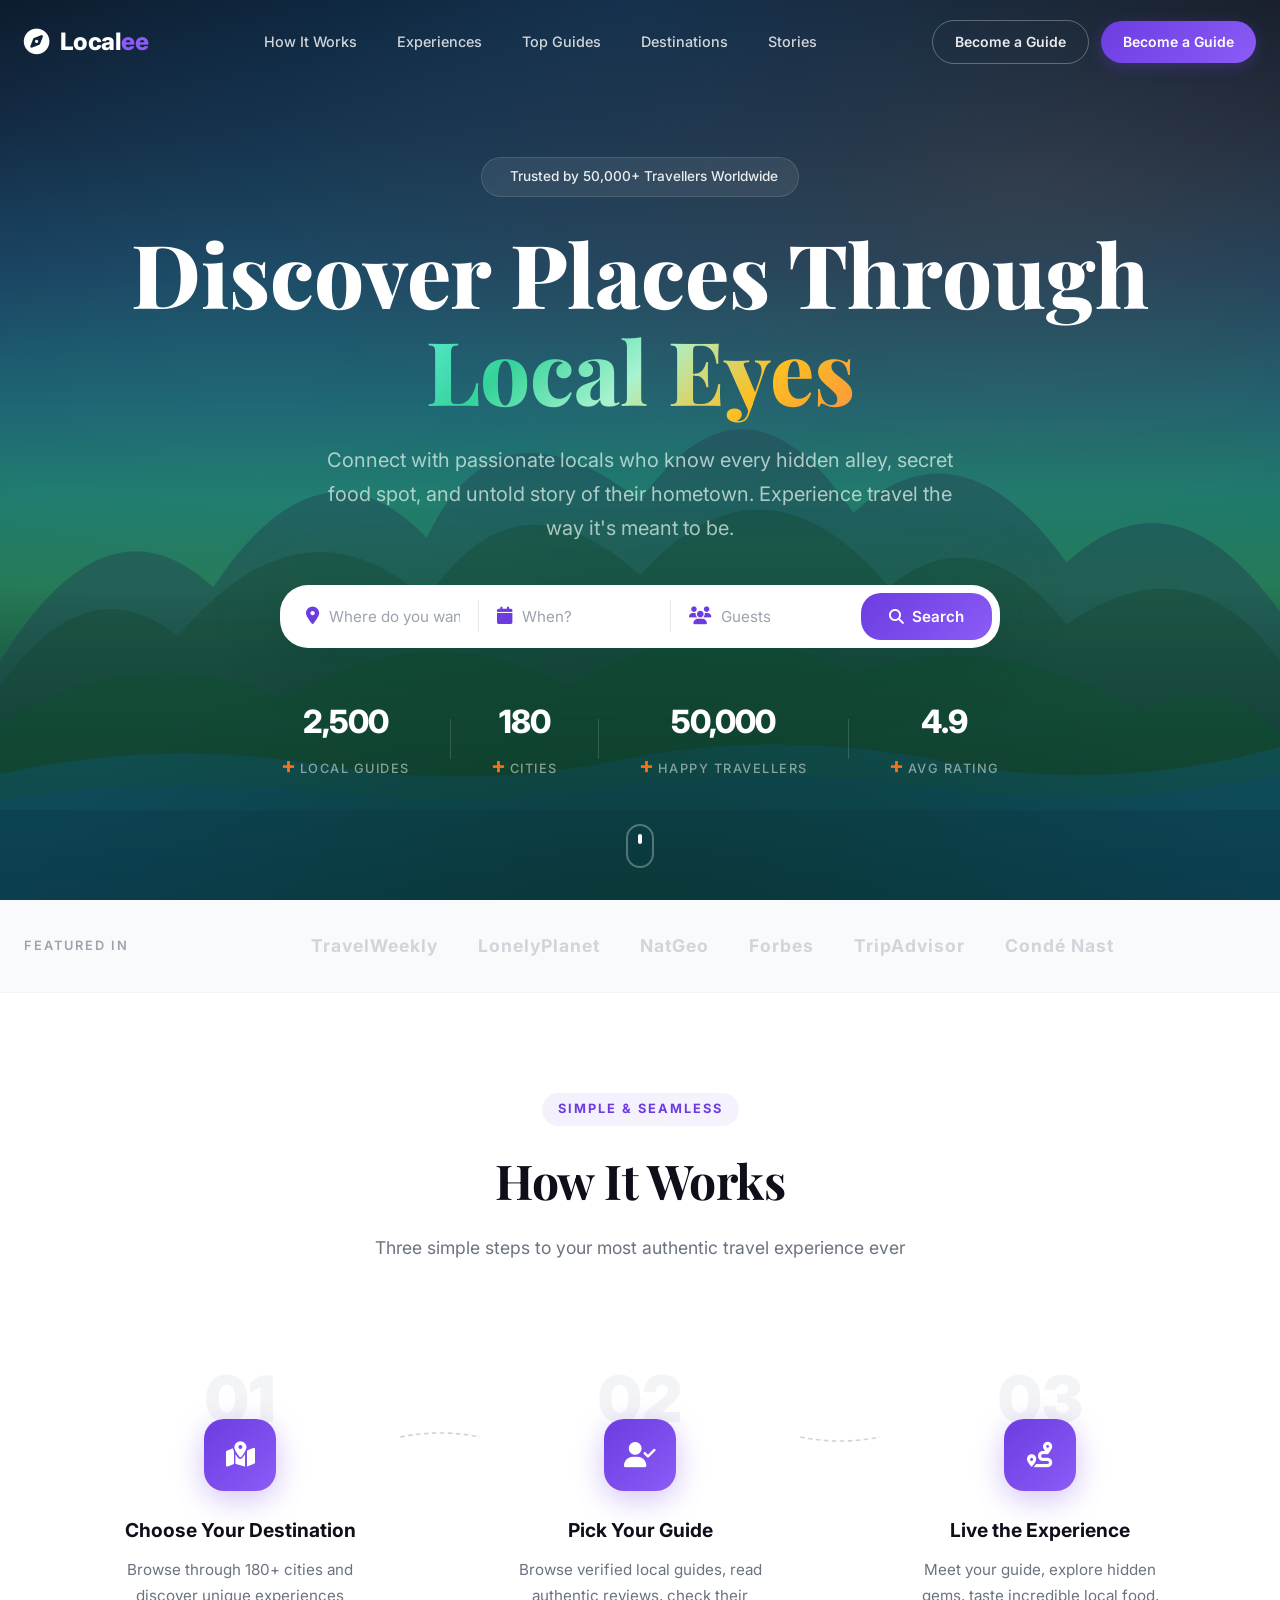
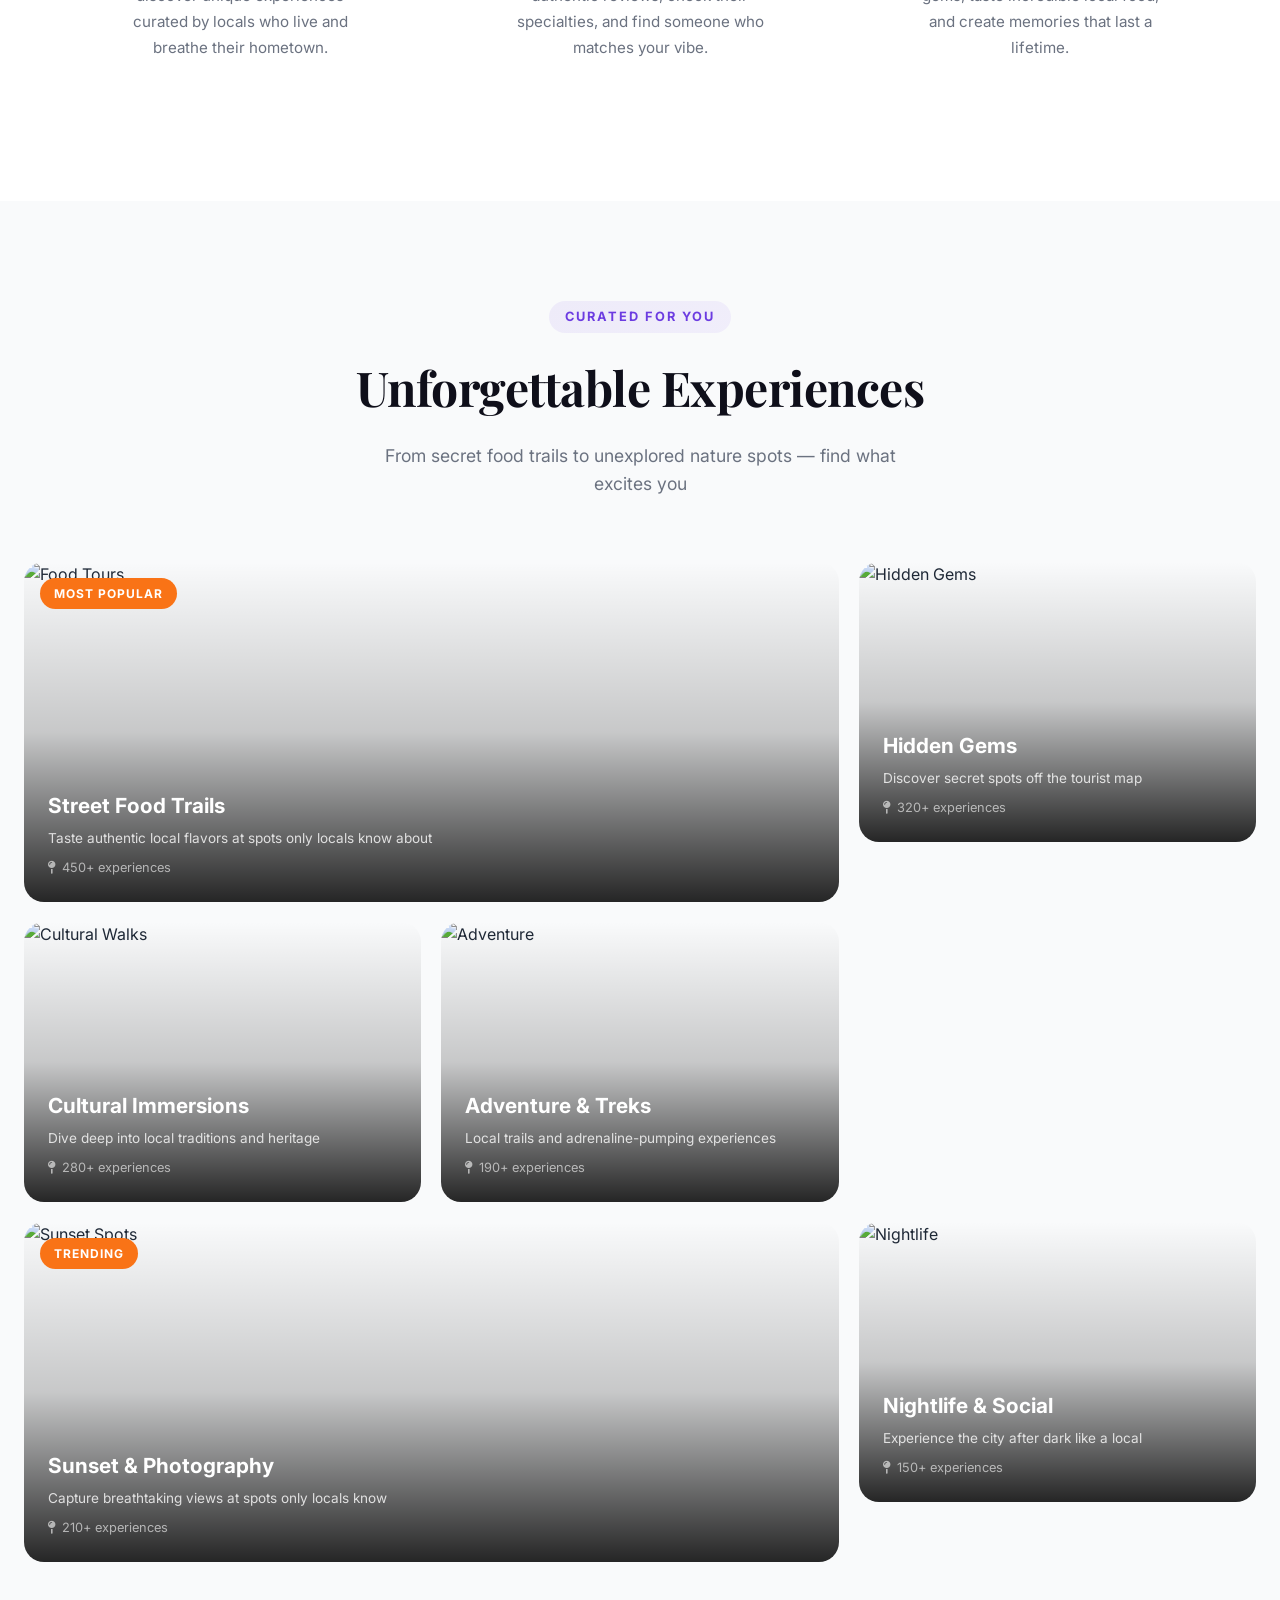
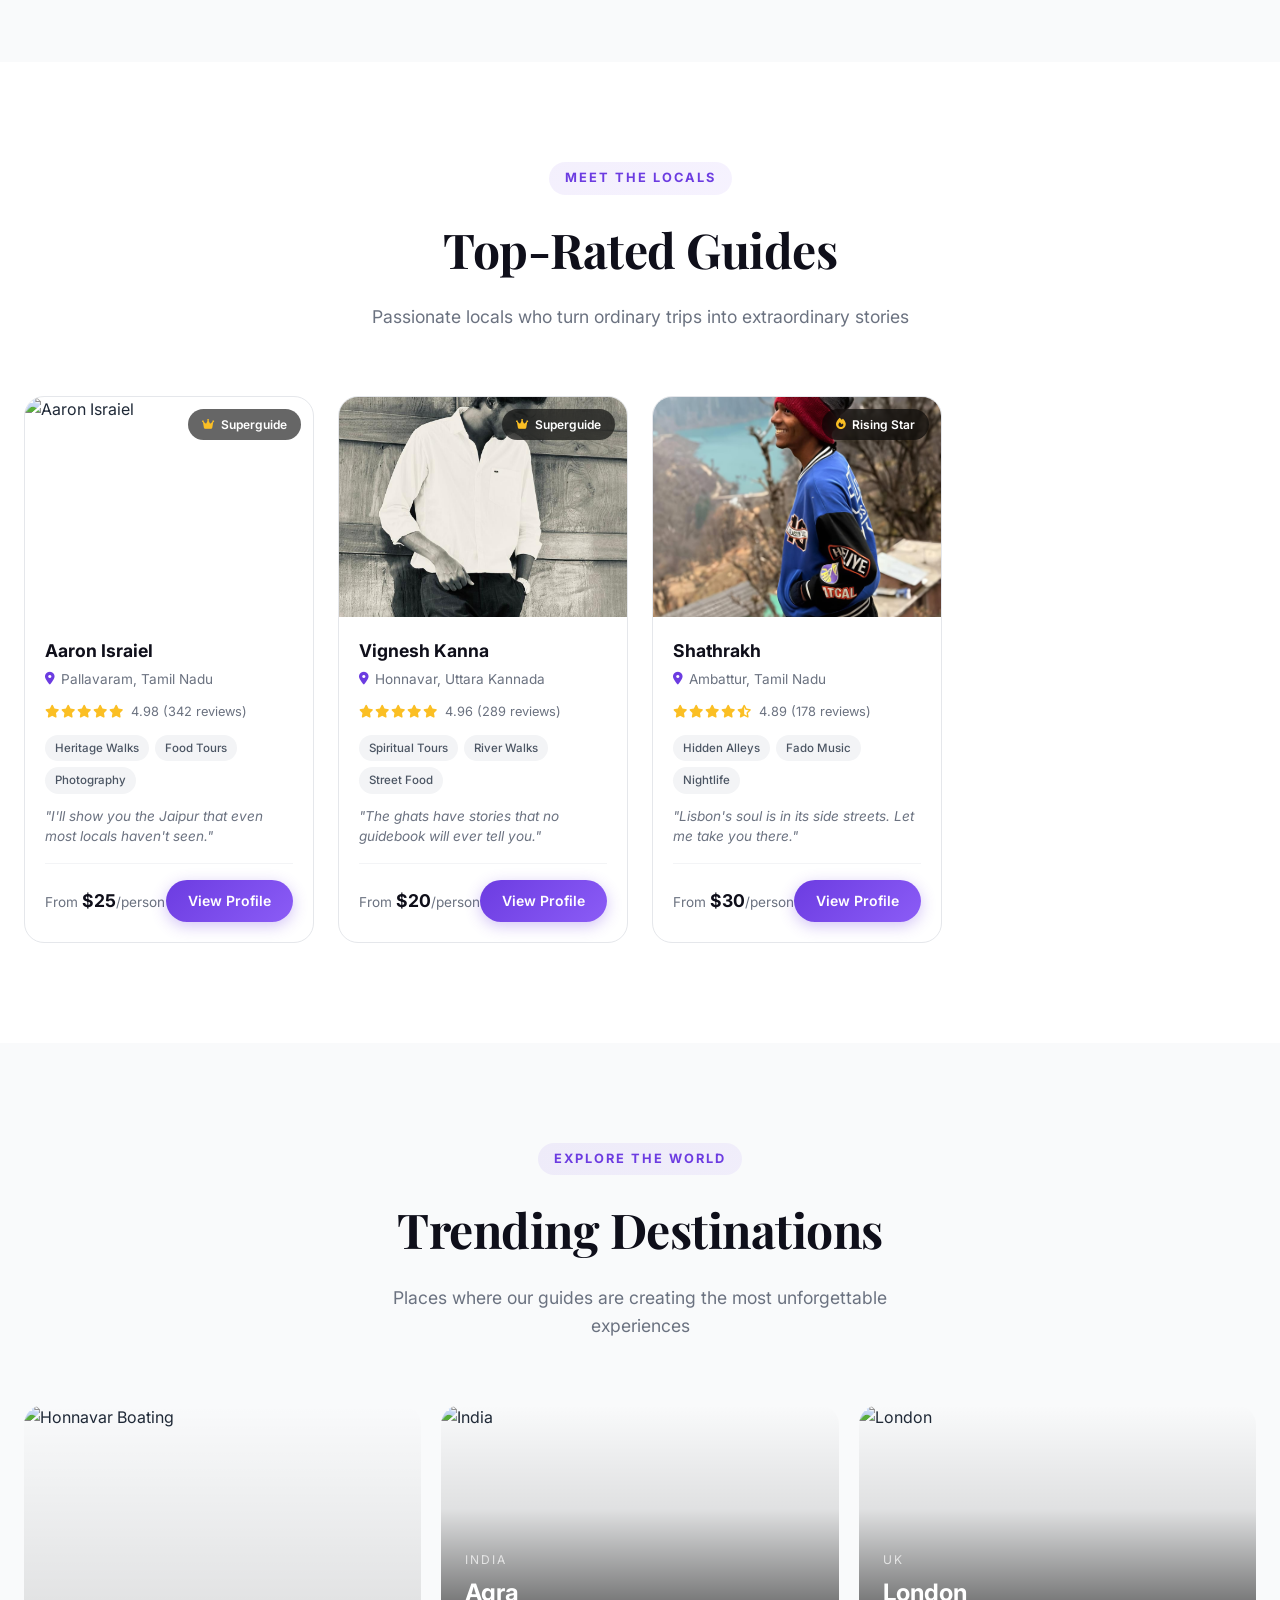
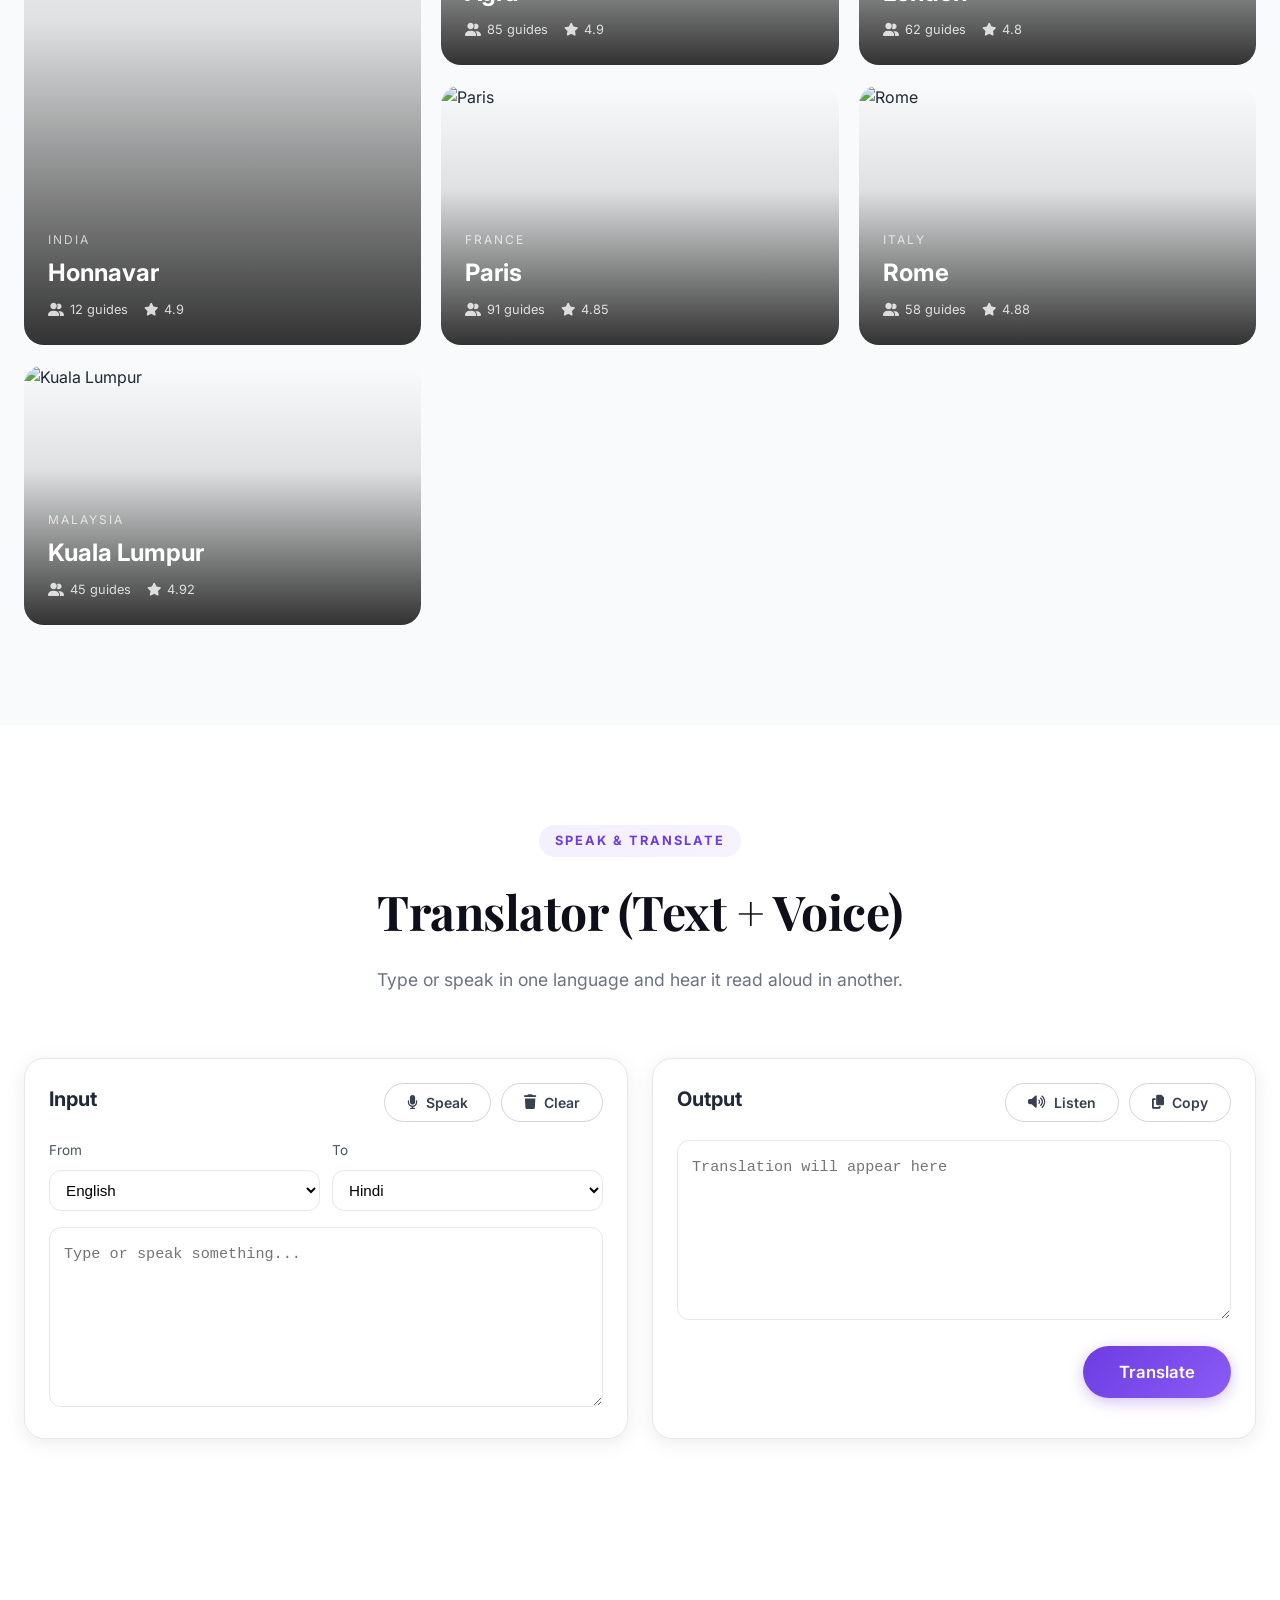
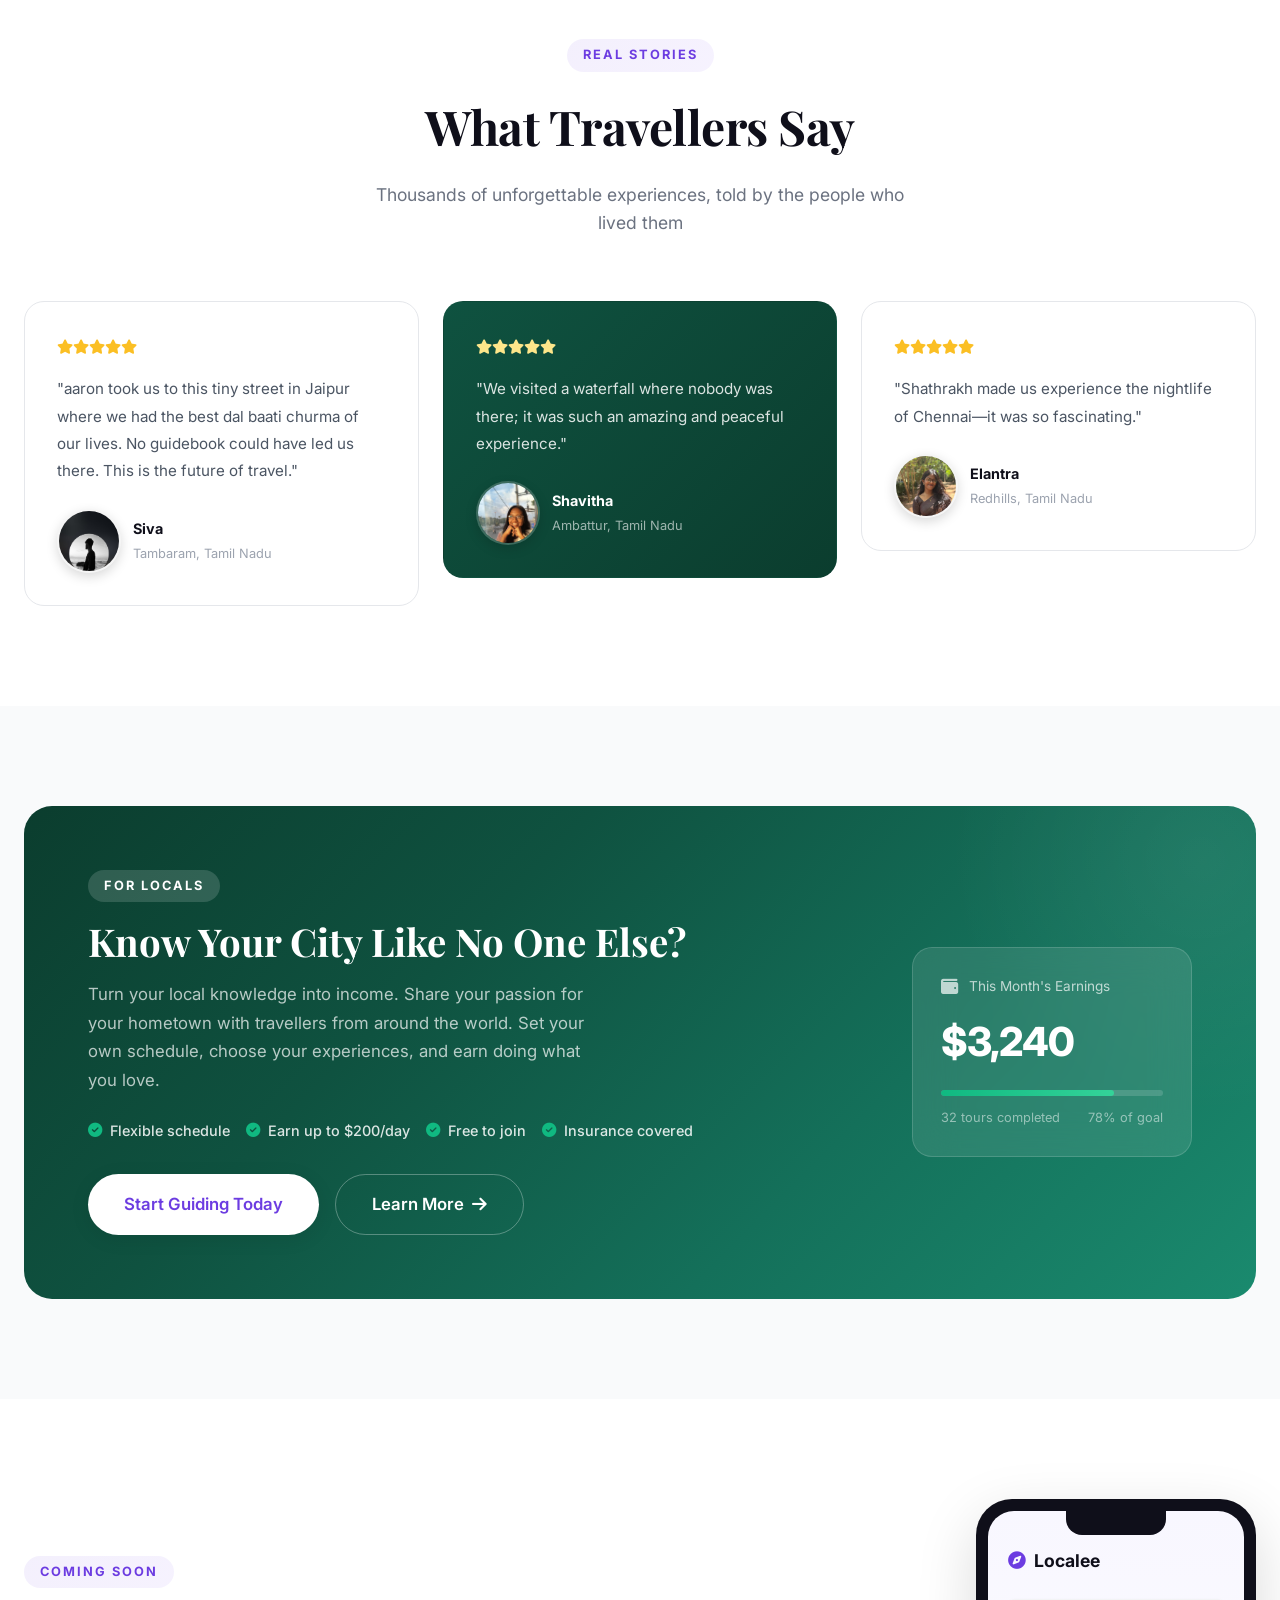
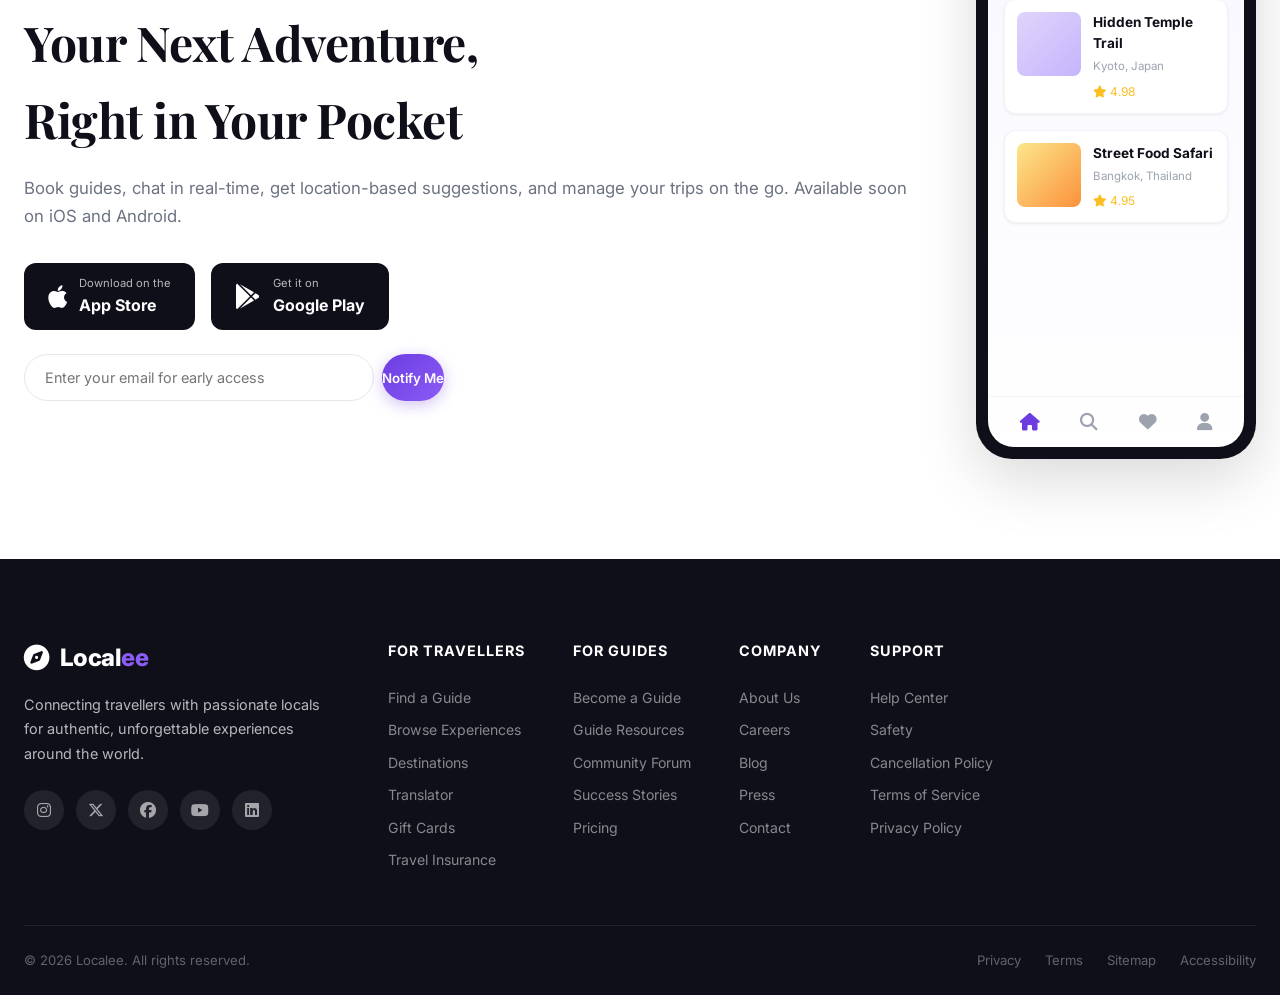
==== commit 94208843: "translator" ====
--- a/index.html
+++ b/index.html
@@ -409,6 +409,65 @@
               <span><i class="fas fa-user-group"></i> 45 guides</span>
               <span><i class="fas fa-star"></i> 4.92</span>
             </div>
+          </div>
+        </div>
+      </div>
+    </div>
+  </section>
+
+  <!-- Translator -->
+  <section class="section translator" id="translator">
+    <div class="container">
+      <div class="section-header">
+        <span class="section-tag">Speak & Translate</span>
+        <h2 class="section-title">Translator (Text + Voice)</h2>
+        <p class="section-desc">Type or speak in one language and hear it read aloud in another.</p>
+      </div>
+      <div class="translator-grid">
+        <div class="translator-card" data-aos="fade-up">
+          <div class="translator-header">
+            <h3>Input</h3>
+            <div class="translator-actions">
+              <button class="btn btn-outline btn-sm" id="startSpeech" type="button">
+                <i class="fas fa-microphone"></i>
+                <span>Speak</span>
+              </button>
+              <button class="btn btn-outline btn-sm" id="clearInput" type="button">
+                <i class="fas fa-trash"></i>
+                <span>Clear</span>
+              </button>
+            </div>
+          </div>
+          <div class="translator-controls">
+            <label>
+              From
+              <select id="sourceLang"></select>
+            </label>
+            <label>
+              To
+              <select id="targetLang"></select>
+            </label>
+          </div>
+          <textarea id="sourceText" placeholder="Type or speak something..." rows="6"></textarea>
+        </div>
+
+        <div class="translator-card" data-aos="fade-up" data-aos-delay="100">
+          <div class="translator-header">
+            <h3>Output</h3>
+            <div class="translator-actions">
+              <button class="btn btn-outline btn-sm" id="playOutput" type="button">
+                <i class="fas fa-volume-up"></i>
+                <span>Listen</span>
+              </button>
+              <button class="btn btn-outline btn-sm" id="copyOutput" type="button">
+                <i class="fas fa-copy"></i>
+                <span>Copy</span>
+              </button>
+            </div>
+          </div>
+          <textarea id="targetText" placeholder="Translation will appear here" rows="6" readonly></textarea>
+          <div class="translator-footer">
+            <button class="btn btn-primary btn-lg" id="translateBtn" type="button">Translate</button>
           </div>
         </div>
       </div>
@@ -677,6 +736,7 @@
             <a href="#">Find a Guide</a>
             <a href="#">Browse Experiences</a>
             <a href="#">Destinations</a>
+            <a href="#translator" id="openTranslator">Translator</a>
             <a href="#">Gift Cards</a>
             <a href="#">Travel Insurance</a>
           </div>
--- a/styles.css
+++ b/styles.css
@@ -833,6 +833,91 @@
   overflow: hidden;
 }
 
+/* ===== TRANSLATOR ===== */
+.translator {
+  background: var(--white);
+}
+
+.translator-grid {
+  display: grid;
+  grid-template-columns: repeat(2, 1fr);
+  gap: 24px;
+  margin-top: 32px;
+}
+
+.translator-card {
+  background: var(--white);
+  border: 1px solid var(--gray-200);
+  border-radius: var(--radius-lg);
+  padding: 24px;
+  box-shadow: var(--shadow);
+}
+
+.translator-header {
+  display: flex;
+  align-items: flex-start;
+  justify-content: space-between;
+  gap: 16px;
+  margin-bottom: 18px;
+}
+
+.translator-header h3 {
+  margin: 0;
+  font-size: 1.25rem;
+}
+
+.translator-actions {
+  display: flex;
+  gap: 10px;
+}
+
+.translator-controls {
+  display: grid;
+  grid-template-columns: repeat(2, 1fr);
+  gap: 12px;
+  margin-bottom: 16px;
+}
+
+.translator-controls label {
+  display: block;
+  font-size: 0.85rem;
+  color: var(--gray-600);
+}
+
+.translator-controls select {
+  width: 100%;
+  padding: 10px 12px;
+  border: 1px solid var(--gray-200);
+  border-radius: var(--radius);
+  background: var(--white);
+  font-size: 0.95rem;
+  margin-top: 8px;
+}
+
+.translator-card textarea {
+  width: 100%;
+  resize: vertical;
+  border: 1px solid var(--gray-200);
+  border-radius: var(--radius);
+  padding: 14px;
+  font-size: 0.95rem;
+  line-height: 1.6;
+  color: var(--gray-800);
+  min-height: 180px;
+}
+
+.translator-footer {
+  margin-top: 18px;
+  display: flex;
+  justify-content: flex-end;
+}
+
+@media (max-width: 900px) {
+  .translator-grid {
+    grid-template-columns: 1fr;
+  }
+}
+
 .slide-panel.open {
   display: flex;
 }
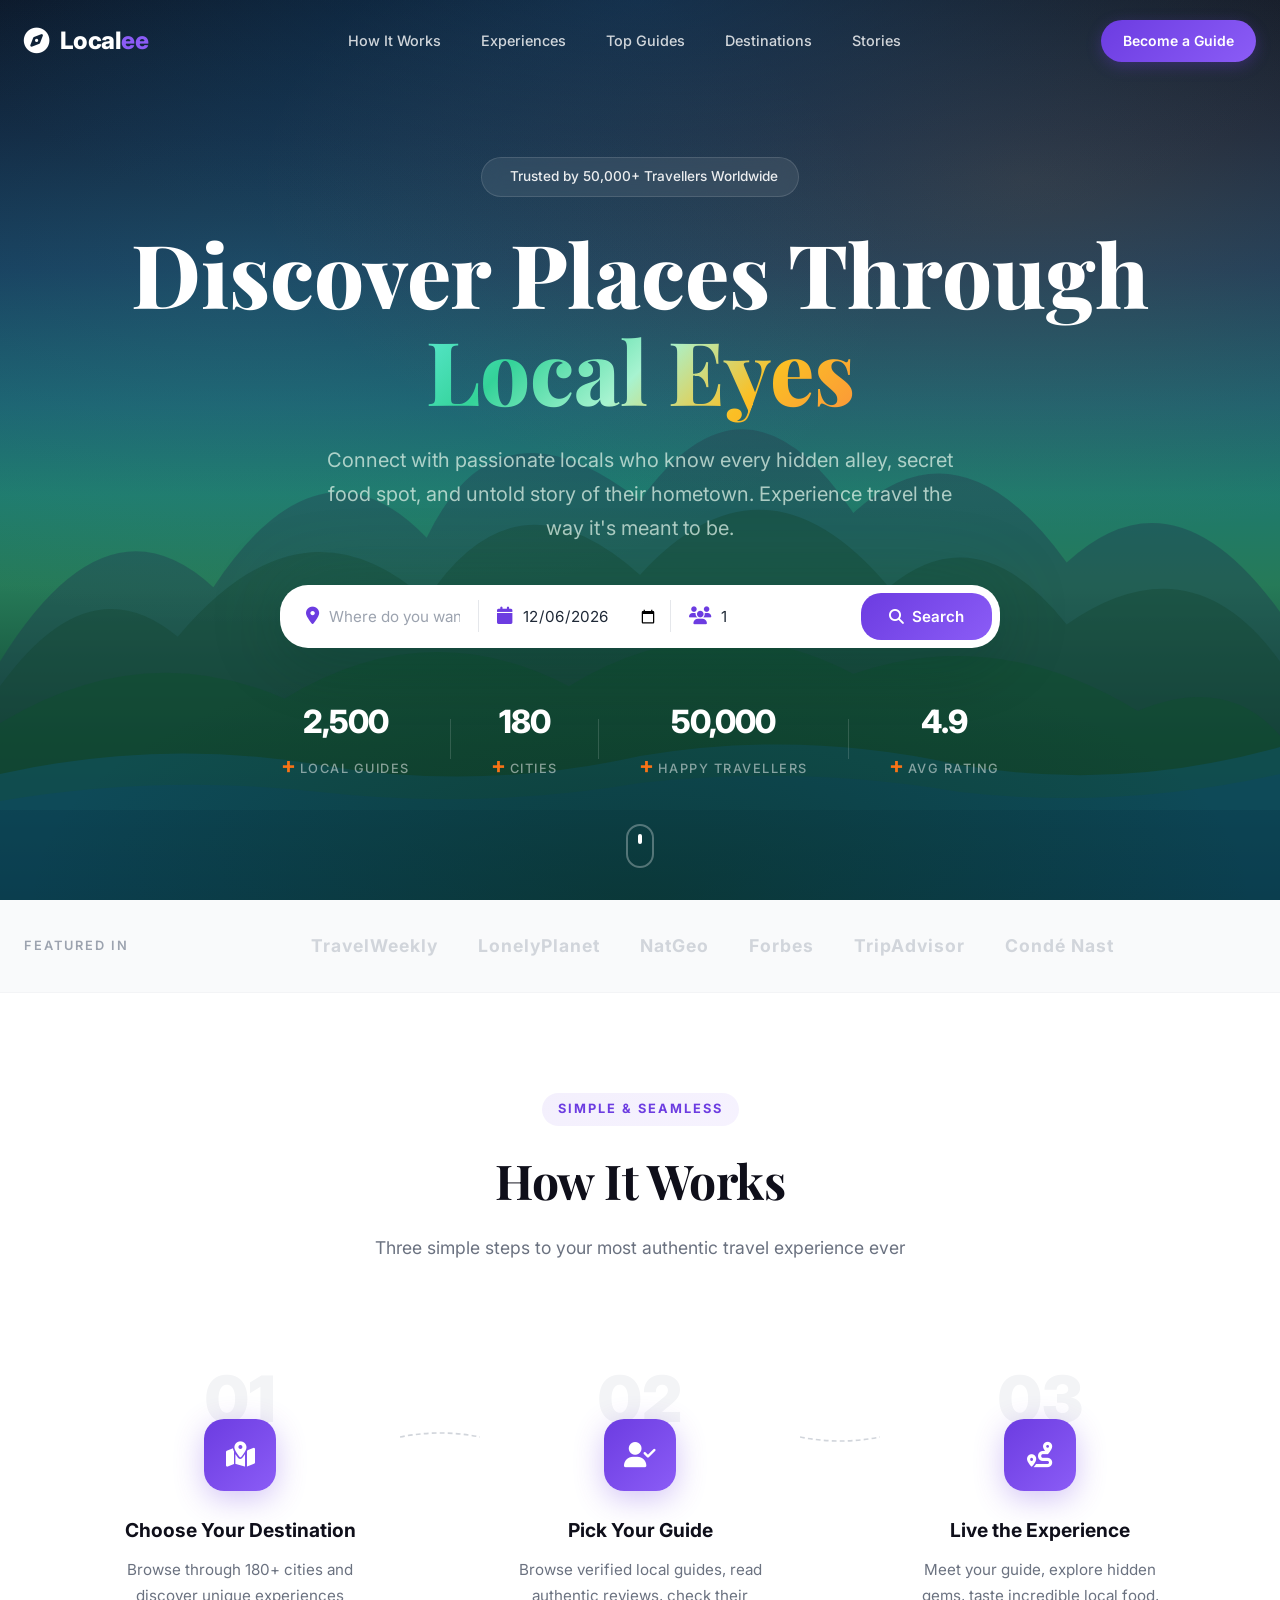
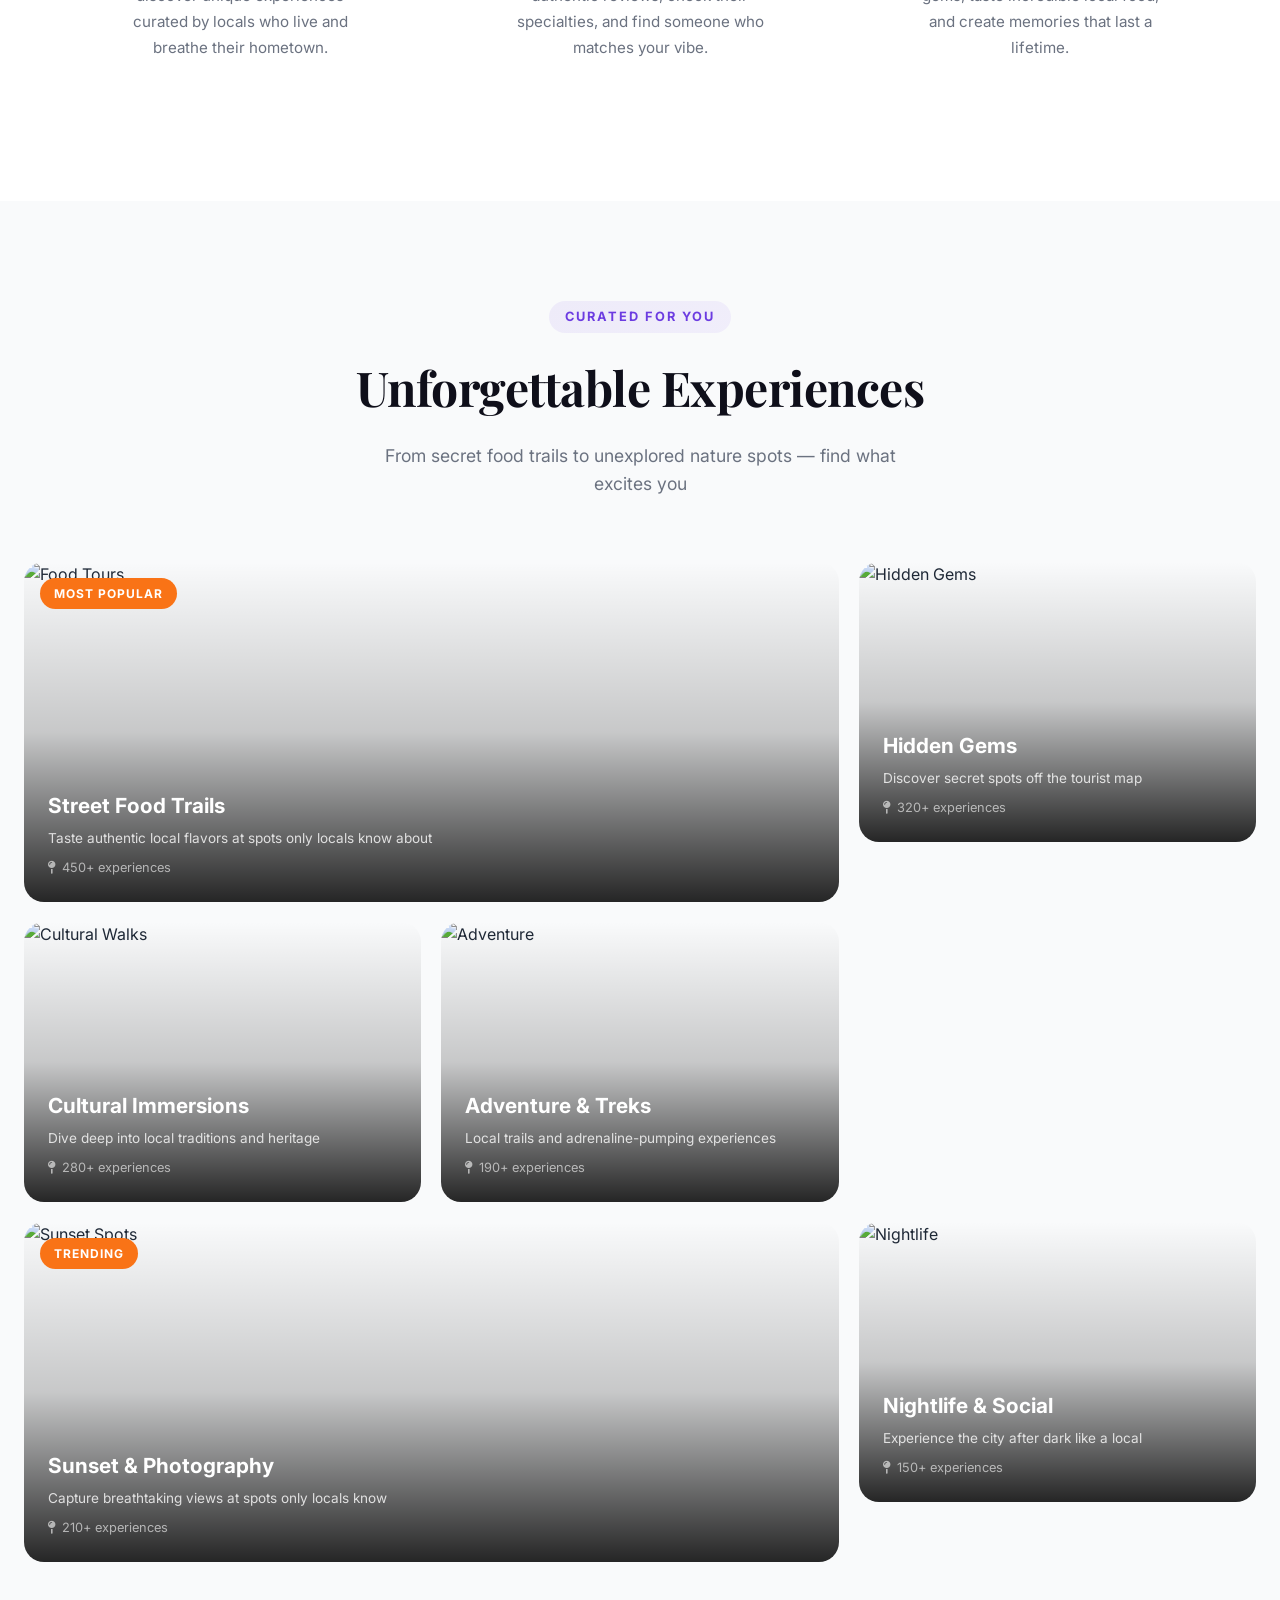
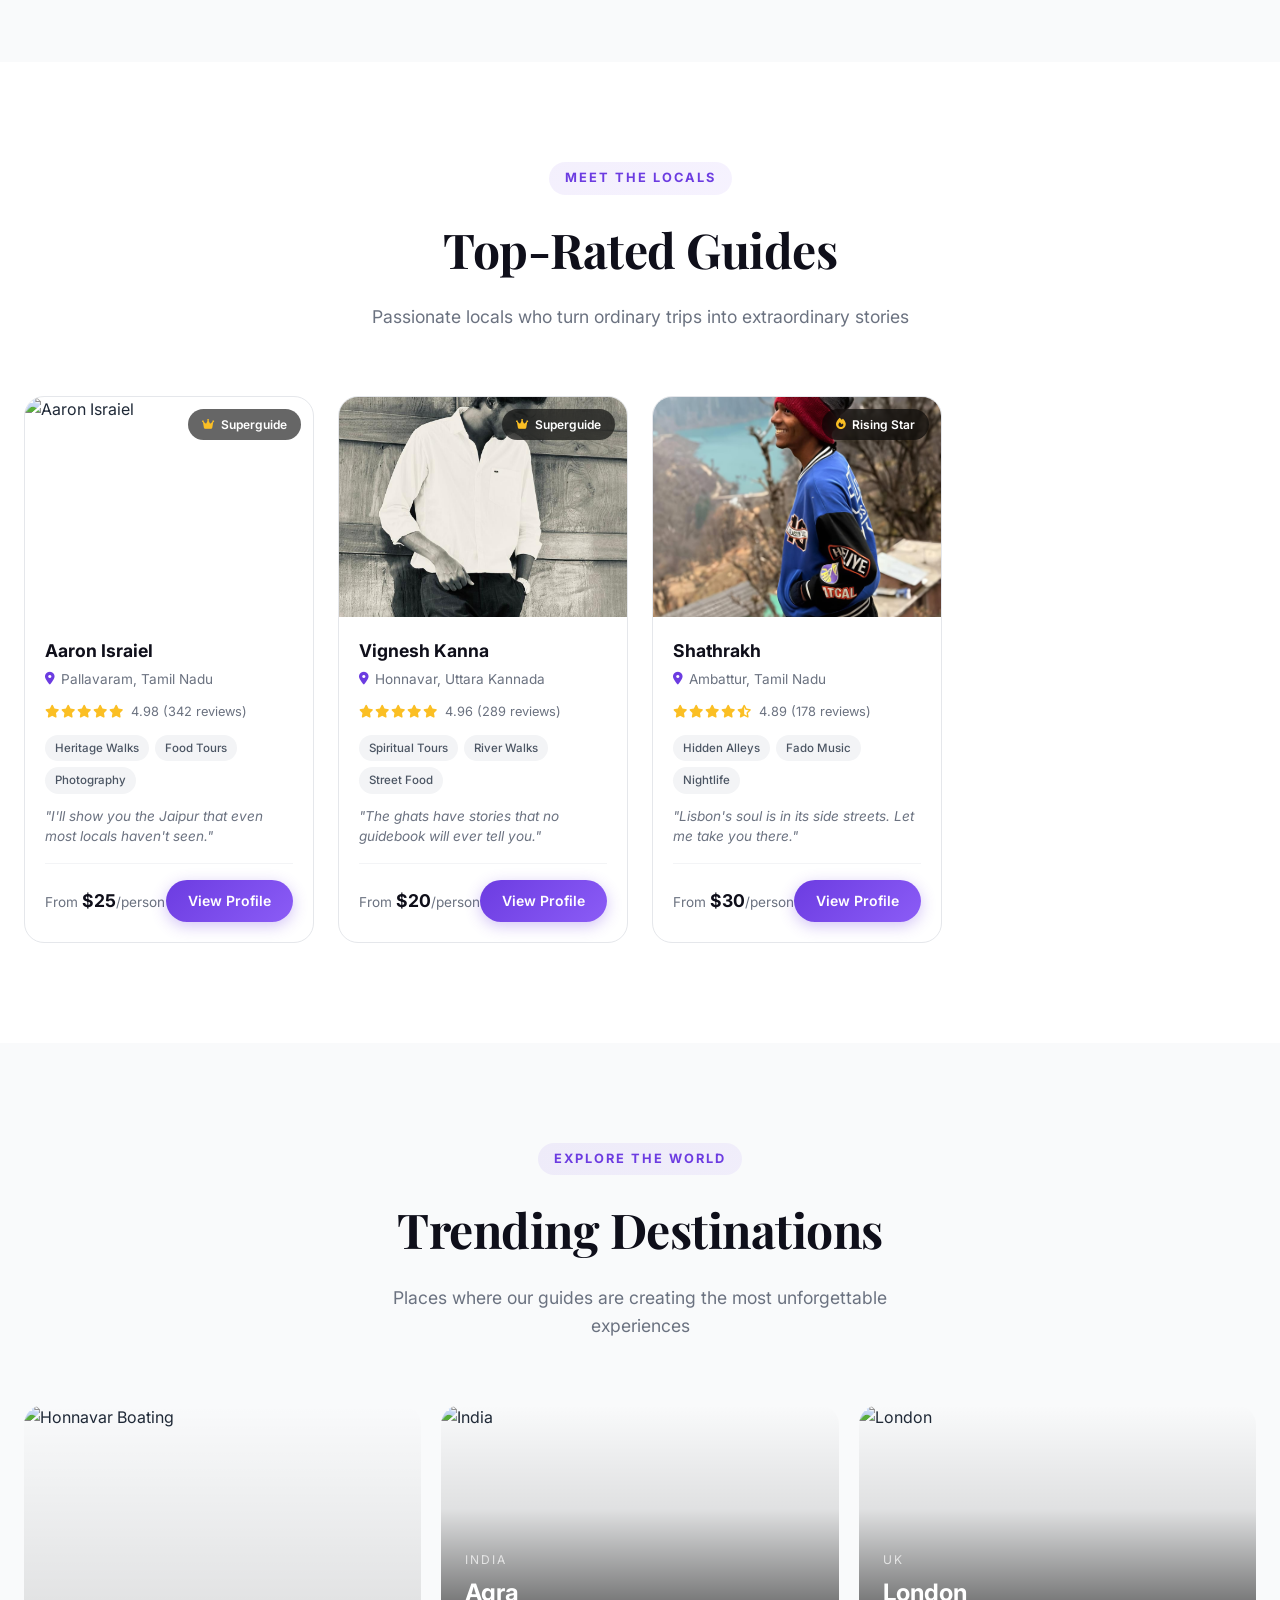
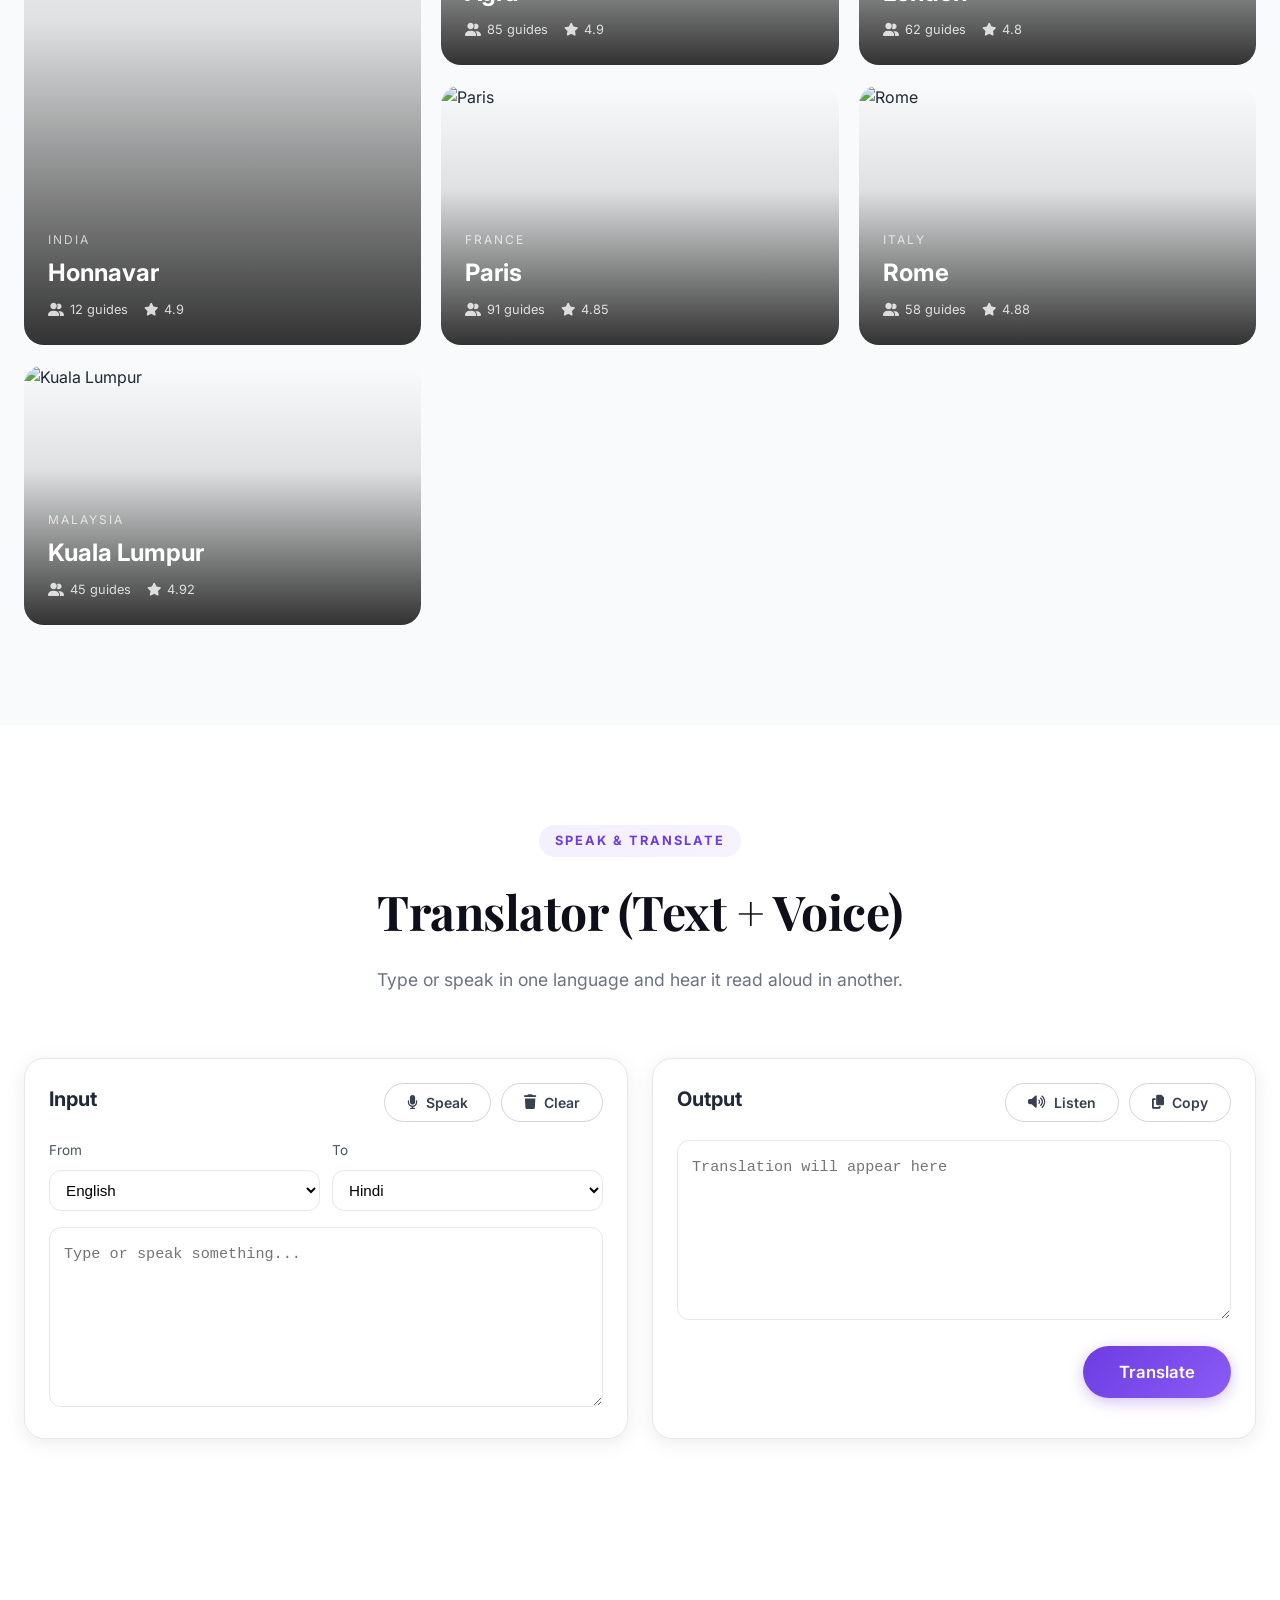
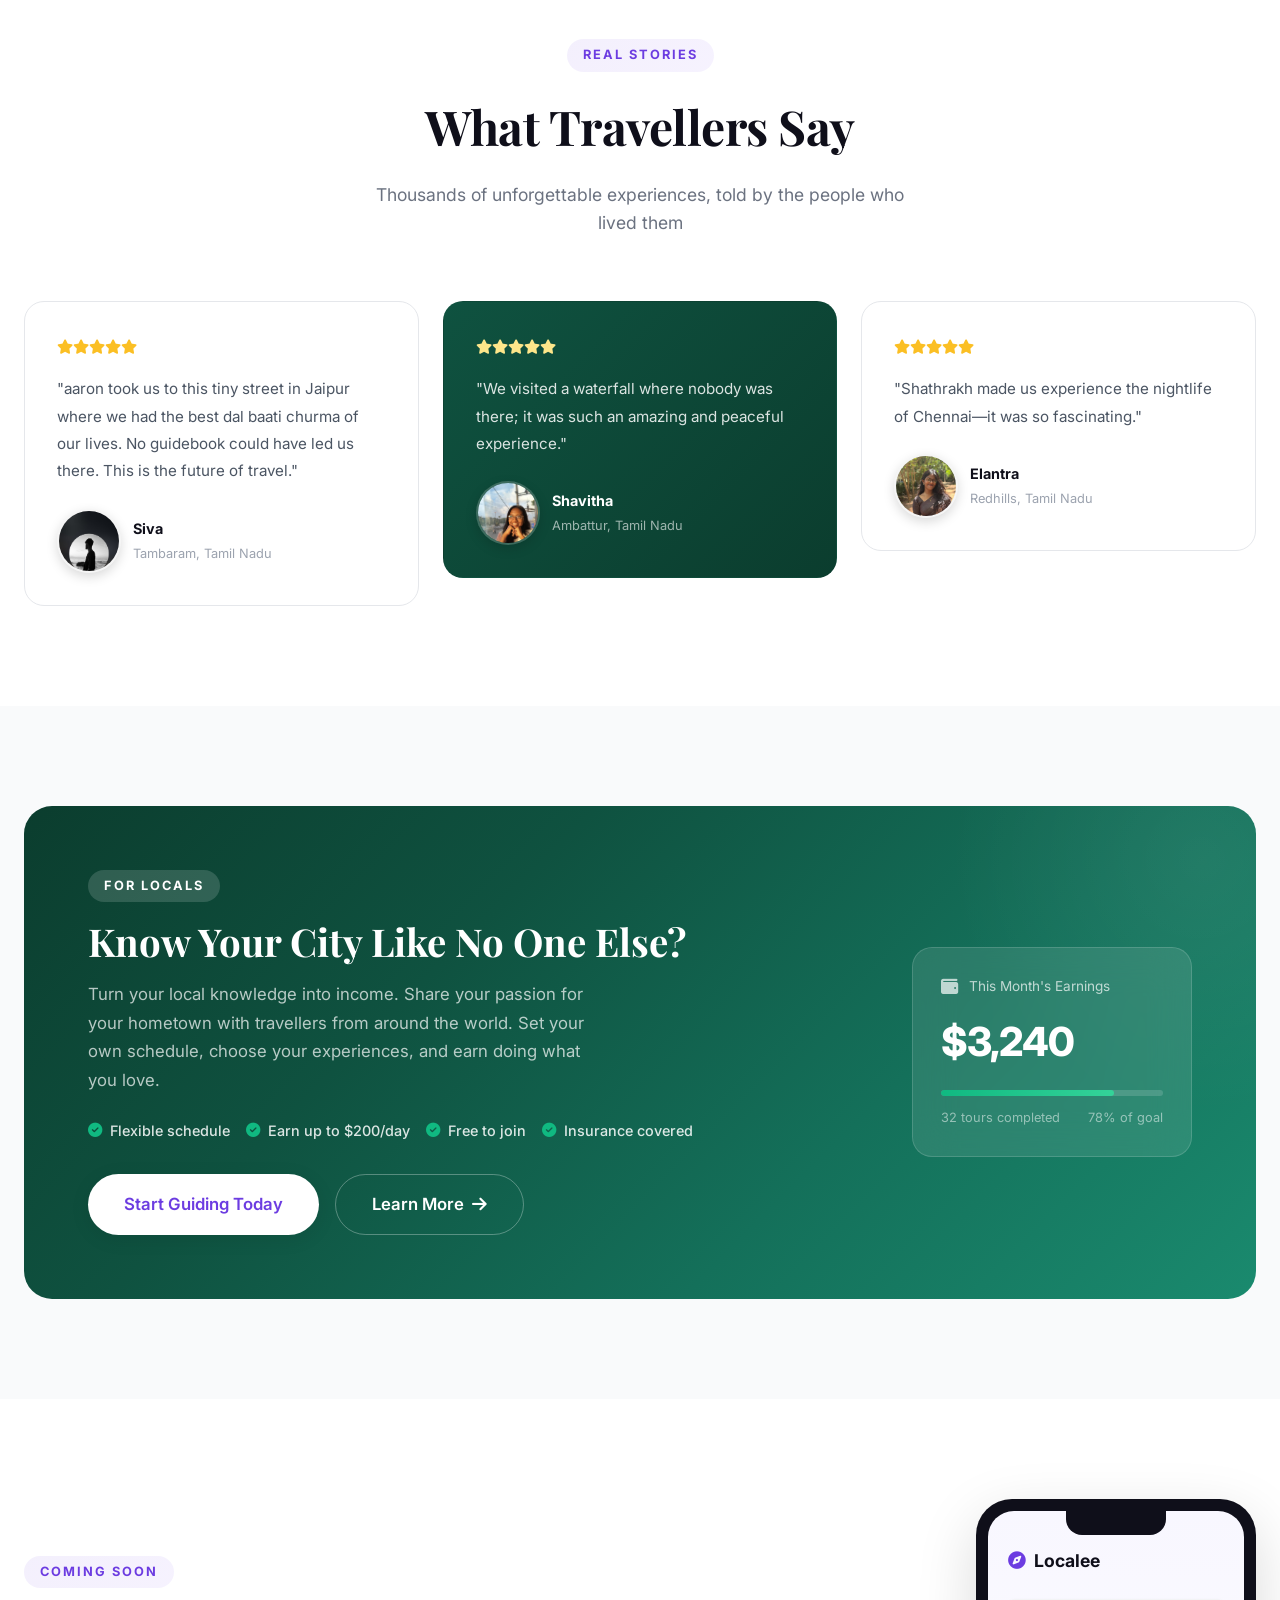
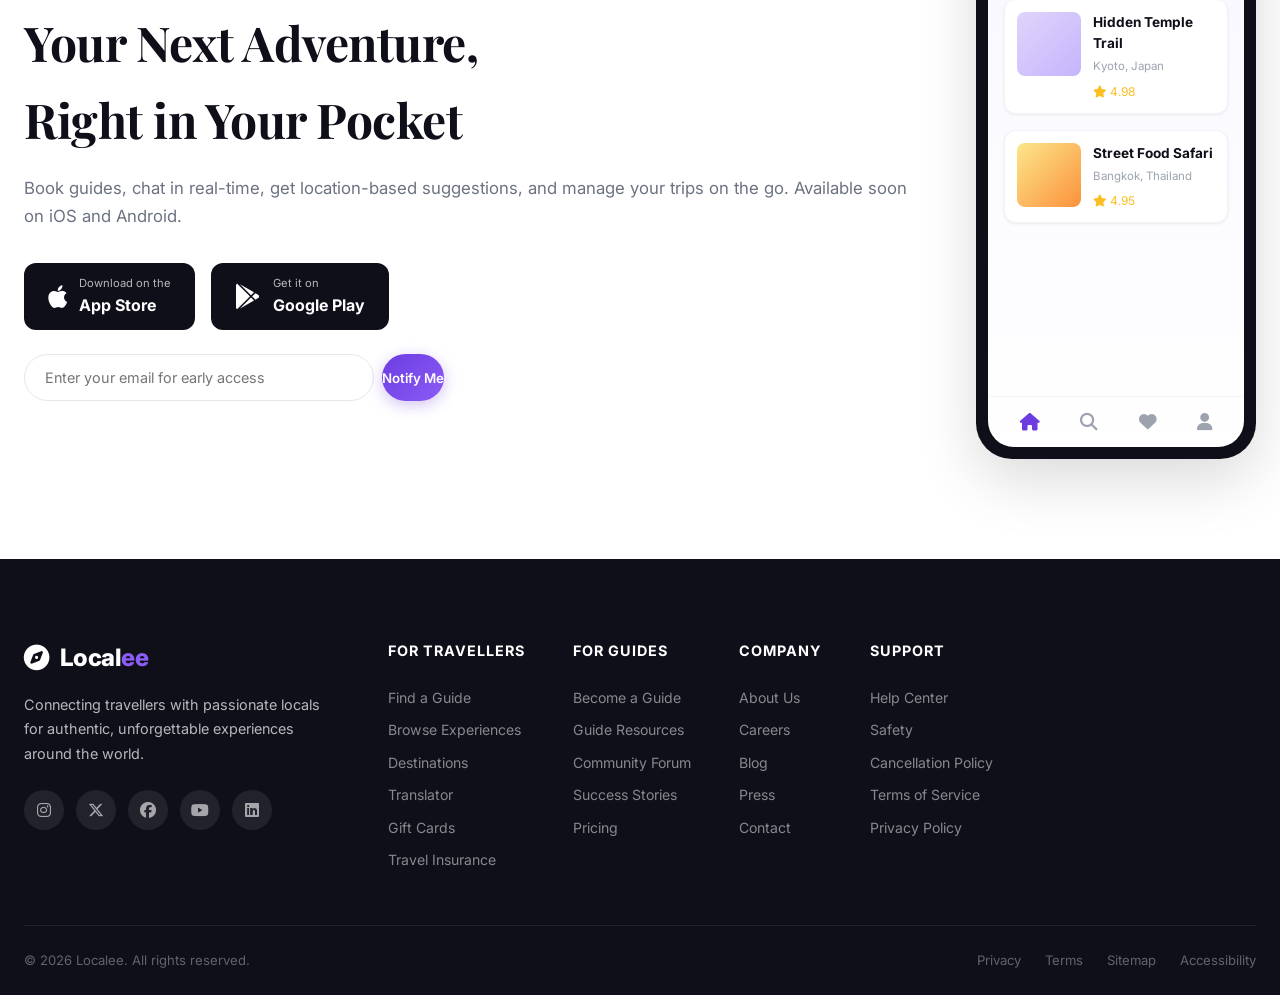
==== commit 3aea9441: "Merge pull request #19 from vichustats1010/main pick a localee" ====
--- a/index.html
+++ b/index.html
@@ -28,7 +28,6 @@
         <li><a href="#testimonials">Stories</a></li>
       </ul>
       <div class="nav-actions">
-        <a href="become-guide.html" class="btn btn-outline btn-sm">Become a Guide</a>
         <a href="become-guide.html" class="btn btn-primary btn-sm">Become a Guide</a>
         <button class="mobile-toggle" id="mobileToggle" aria-label="Toggle menu">
           <span></span><span></span><span></span>
@@ -77,19 +76,19 @@
         <div class="search-box">
           <div class="search-field">
             <i class="fas fa-location-dot"></i>
-            <input type="text" placeholder="Where do you want to explore today?">
+            <input id="searchLocation" type="text" placeholder="Where do you want to explore today?">
           </div>
           <div class="search-divider"></div>
           <div class="search-field">
             <i class="fas fa-calendar"></i>
-            <input type="text" placeholder="When?">
+            <input id="searchDate" type="date" placeholder="When?">
           </div>
           <div class="search-divider"></div>
           <div class="search-field">
             <i class="fas fa-users"></i>
-            <input type="text" placeholder="Guests">
-          </div>
-          <button class="search-btn">
+            <input id="searchGuests" type="number" min="1" placeholder="Guests">
+          </div>
+          <button class="search-btn" id="heroSearchBtn">
             <i class="fas fa-search"></i>
             <span>Search</span>
           </button>
@@ -484,6 +483,10 @@
       <div class="slide-panel__header">
         <h2 id="honnavarSlideTitle">Honnavar</h2>
         <p class="slide-panel__subtitle">Explore the best spots around Honnavar — from coastal escapes to hidden waterfalls.</p>
+        <div class="slide-panel__meta">
+          <span><strong>When:</strong> <span id="tripDate">Any date</span></span>
+          <span><strong>Guests:</strong> <span id="tripGuests">1</span></span>
+        </div>
       </div>
       <div class="slide-panel__sections">
         <section class="slide-panel__section">
@@ -521,6 +524,8 @@
         </section>
         <section class="slide-panel__section">
           <h3>Gem Places</h3>
+          <p class="slide-panel__pick">Pick a Localee to share these hidden gems with.</p>
+          <button class="btn btn-primary btn-sm" id="openLocaleeBtn" type="button">Pick a Localee</button>
           <ul class="slide-panel__list">
             <li>
               <img src="Falls%201.jpeg" alt="Burude Falls" loading="lazy">
@@ -539,6 +544,52 @@
               <span>Murti Falls</span>
             </li>
           </ul>
+        </section>
+      </div>
+    </div>
+  </div>
+
+  <!-- Guide Profile Slide -->
+  <div class="slide-panel" id="guideSlide" aria-hidden="true">
+    <div class="slide-panel__backdrop" id="guideBackdrop" tabindex="-1"></div>
+    <div class="slide-panel__content" role="dialog" aria-modal="true" aria-labelledby="guideSlideTitle">
+      <button class="slide-panel__close" id="guideClose" aria-label="Close guide profile">
+        <i class="fas fa-times"></i>
+      </button>
+      <div class="slide-panel__header">
+        <h2 id="guideSlideTitle">Vignesh Kanna</h2>
+        <p class="slide-panel__subtitle">Your local guide for Honnavar — top-rated, friendly, and full of local stories.</p>
+      </div>
+      <div class="slide-panel__sections">
+        <section class="slide-panel__section guide-profile">
+          <div class="guide-profile__media">
+            <img src="guid-Vignesh Kanna.jpeg" alt="Vignesh Kanna" loading="lazy">
+          </div>
+          <div class="guide-profile__details">
+            <div class="guide-profile__stats">
+              <div>
+                <strong>Languages</strong>
+                <span>Kannada, English, Hindi</span>
+              </div>
+              <div>
+                <strong>Experience</strong>
+                <span>8 years guiding</span>
+              </div>
+              <div>
+                <strong>Price</strong>
+                <span>$20 / person</span>
+              </div>
+              <div>
+                <strong>Rating</strong>
+                <span>4.96 (289 reviews)</span>
+              </div>
+            </div>
+            <p class="guide-profile__bio">Vignesh knows every hidden beach, temple, and hill trail around Honnavar. He’s passionate about sharing local culture, food, and stories with travelers who want an authentic experience.</p>
+            <div class="guide-profile__actions">
+              <a href="#" class="btn btn-primary btn-lg">Book a Tour</a>
+              <button class="btn btn-outline btn-lg" id="guideBackBtn" type="button">Back to options</button>
+            </div>
+          </div>
         </section>
       </div>
     </div>
--- a/styles.css
+++ b/styles.css
@@ -980,9 +980,34 @@
 }
 
 .slide-panel__subtitle {
-  margin-bottom: 24px;
+  margin-bottom: 12px;
   color: var(--gray-600);
   line-height: 1.6;
+}
+
+.slide-panel__meta {
+  display: flex;
+  flex-wrap: wrap;
+  gap: 18px;
+  margin-bottom: 22px;
+  font-size: 0.95rem;
+  color: var(--gray-700);
+}
+
+.slide-panel__meta span {
+  display: inline-flex;
+  align-items: center;
+  gap: 6px;
+}
+
+.slide-panel__meta strong {
+  color: var(--dark);
+}
+
+.slide-panel__pick {
+  margin: 0 0 12px;
+  font-weight: 600;
+  color: var(--gray-600);
 }
 
 .slide-panel__sections {
@@ -1021,6 +1046,65 @@
   object-fit: cover;
   border-radius: var(--radius-sm);
   flex-shrink: 0;
+}
+
+.guide-profile {
+  display: grid;
+  gap: 24px;
+  grid-template-columns: 220px 1fr;
+  align-items: start;
+}
+
+.guide-profile__media img {
+  width: 220px;
+  height: 220px;
+  object-fit: cover;
+  border-radius: var(--radius-lg);
+  box-shadow: var(--shadow);
+}
+
+.guide-profile__details {
+  display: flex;
+  flex-direction: column;
+  gap: 18px;
+}
+
+.guide-profile__stats {
+  display: grid;
+  grid-template-columns: repeat(2, minmax(180px, 1fr));
+  gap: 16px;
+  background: rgba(108, 60, 225, 0.06);
+  padding: 18px;
+  border-radius: var(--radius);
+}
+
+.guide-profile__stats strong {
+  display: block;
+  font-weight: 700;
+  margin-bottom: 4px;
+  color: var(--dark);
+}
+
+.guide-profile__bio {
+  margin: 0;
+  color: var(--gray-600);
+  line-height: 1.7;
+}
+
+.guide-profile__actions {
+  display: flex;
+  gap: 14px;
+  flex-wrap: wrap;
+}
+
+@media (max-width: 920px) {
+  .guide-profile {
+    grid-template-columns: 1fr;
+  }
+  .guide-profile__media img {
+    width: 100%;
+    height: auto;
+  }
 }
 
 @media (max-width: 768px) {
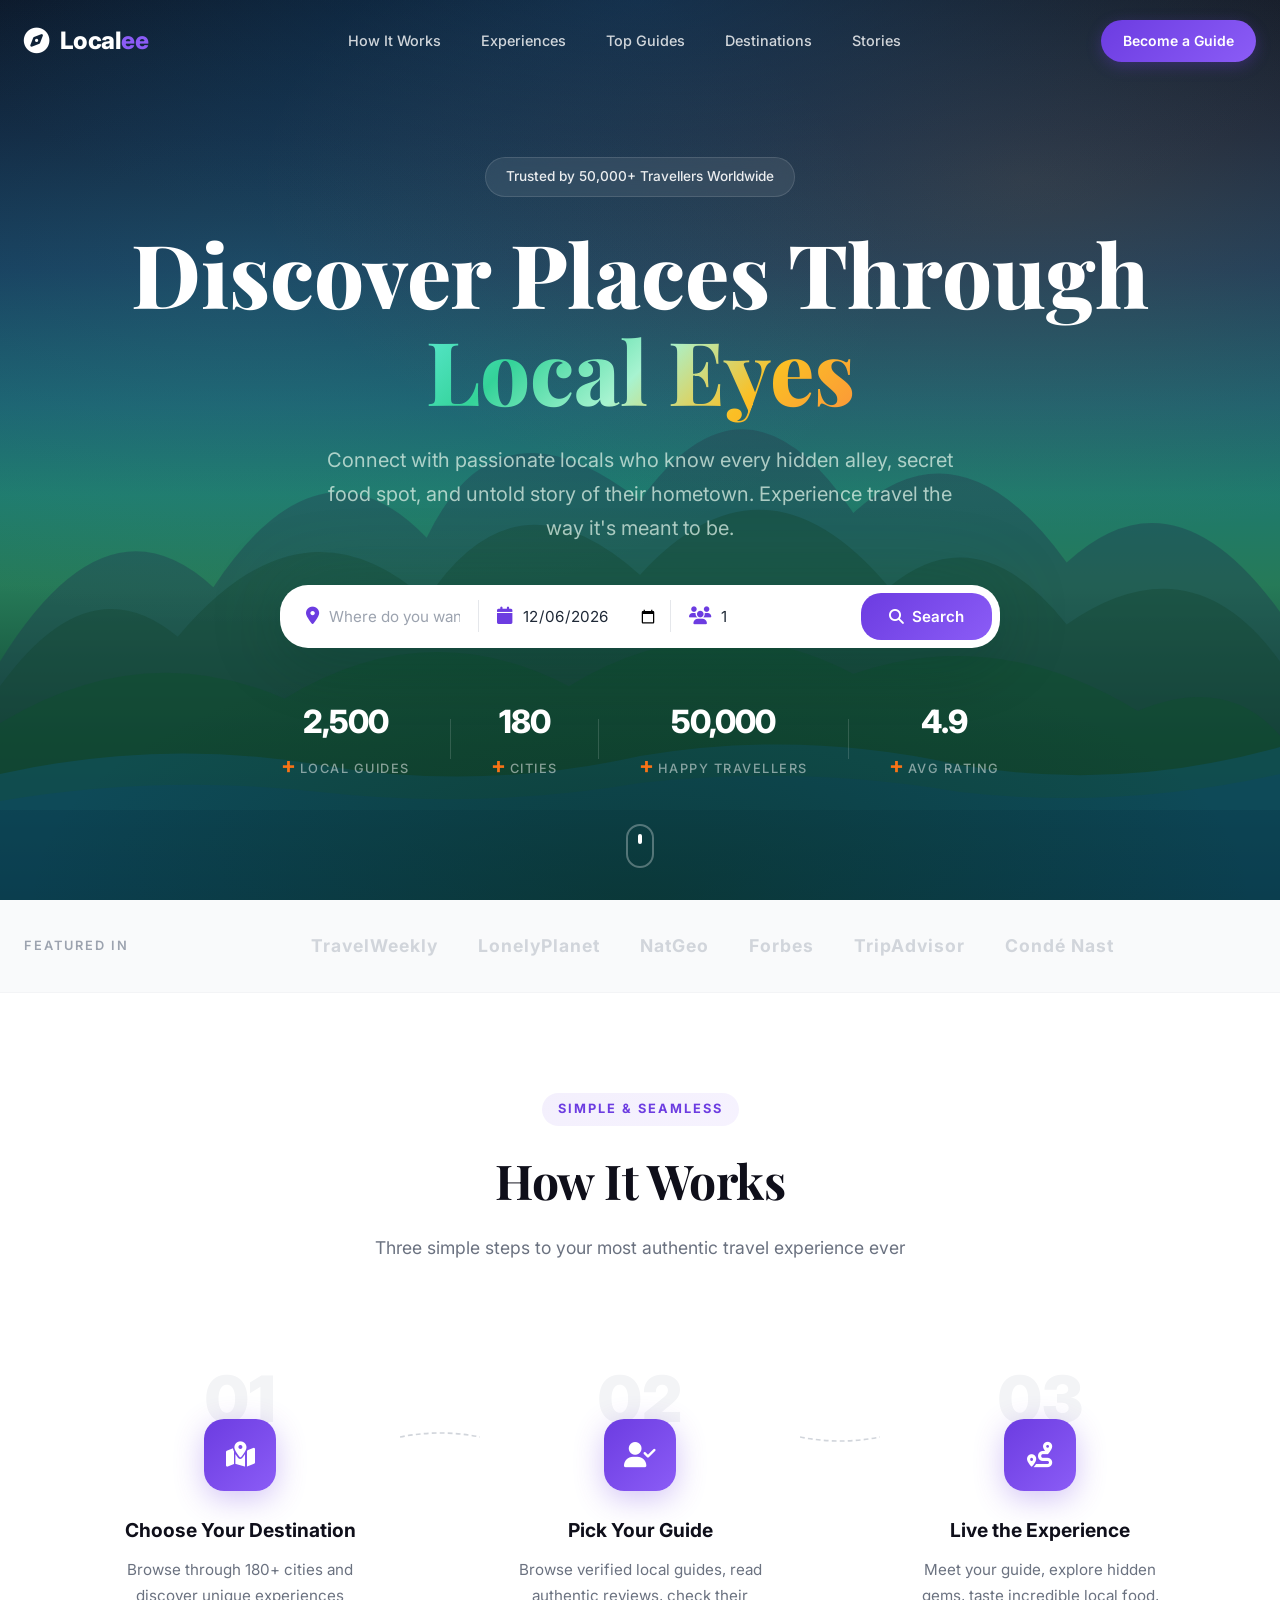
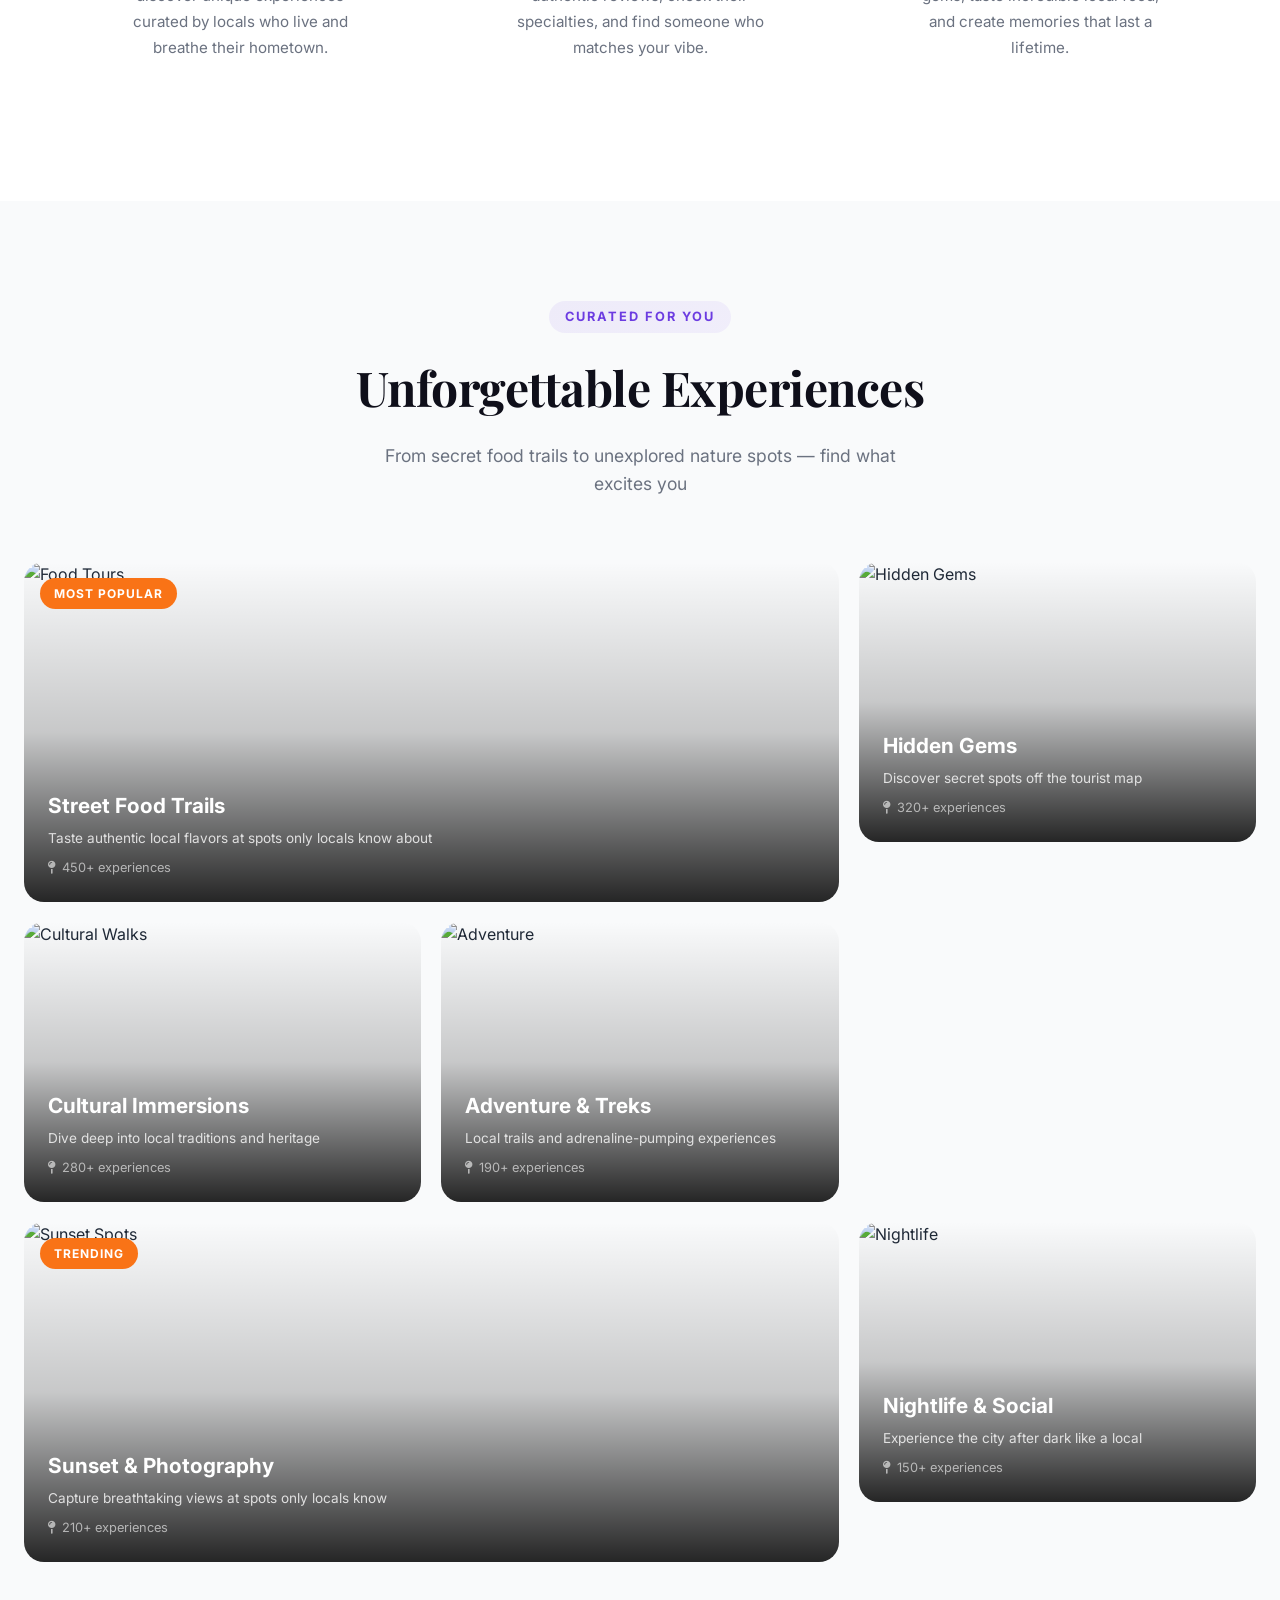
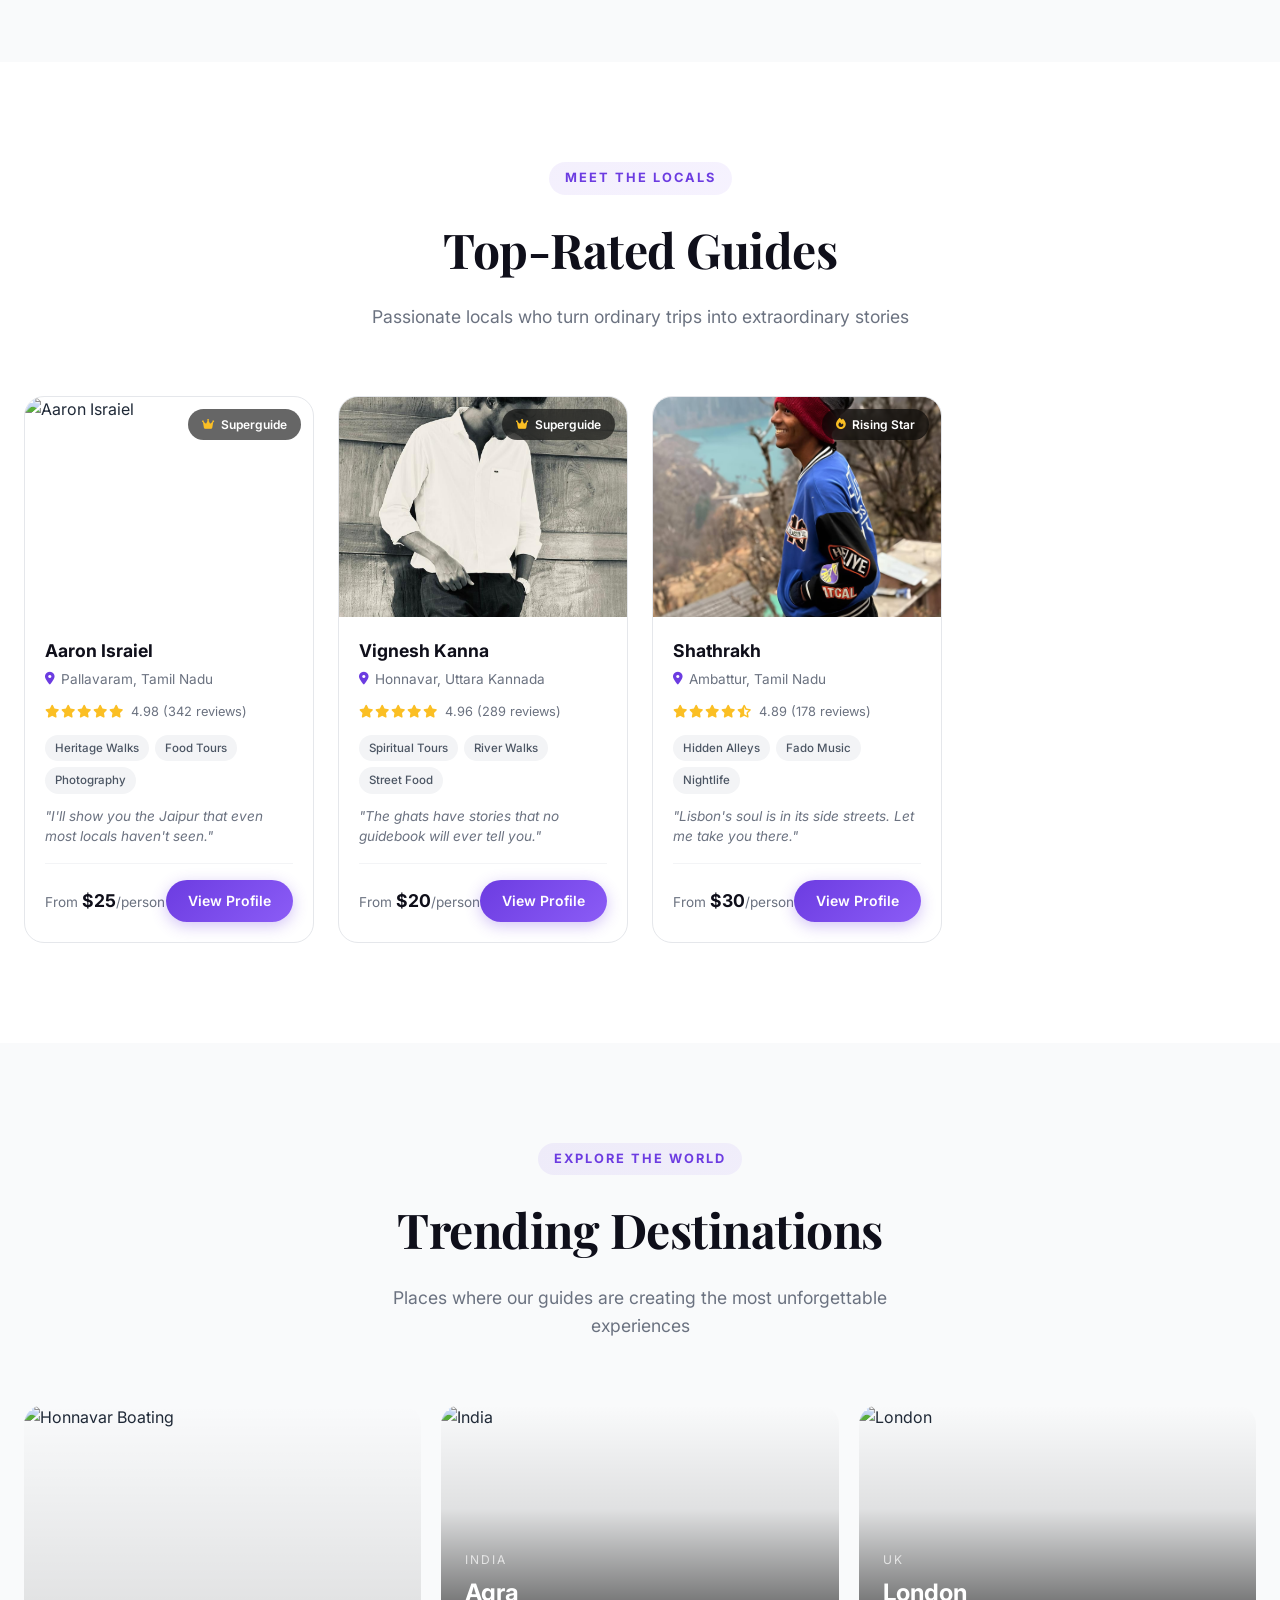
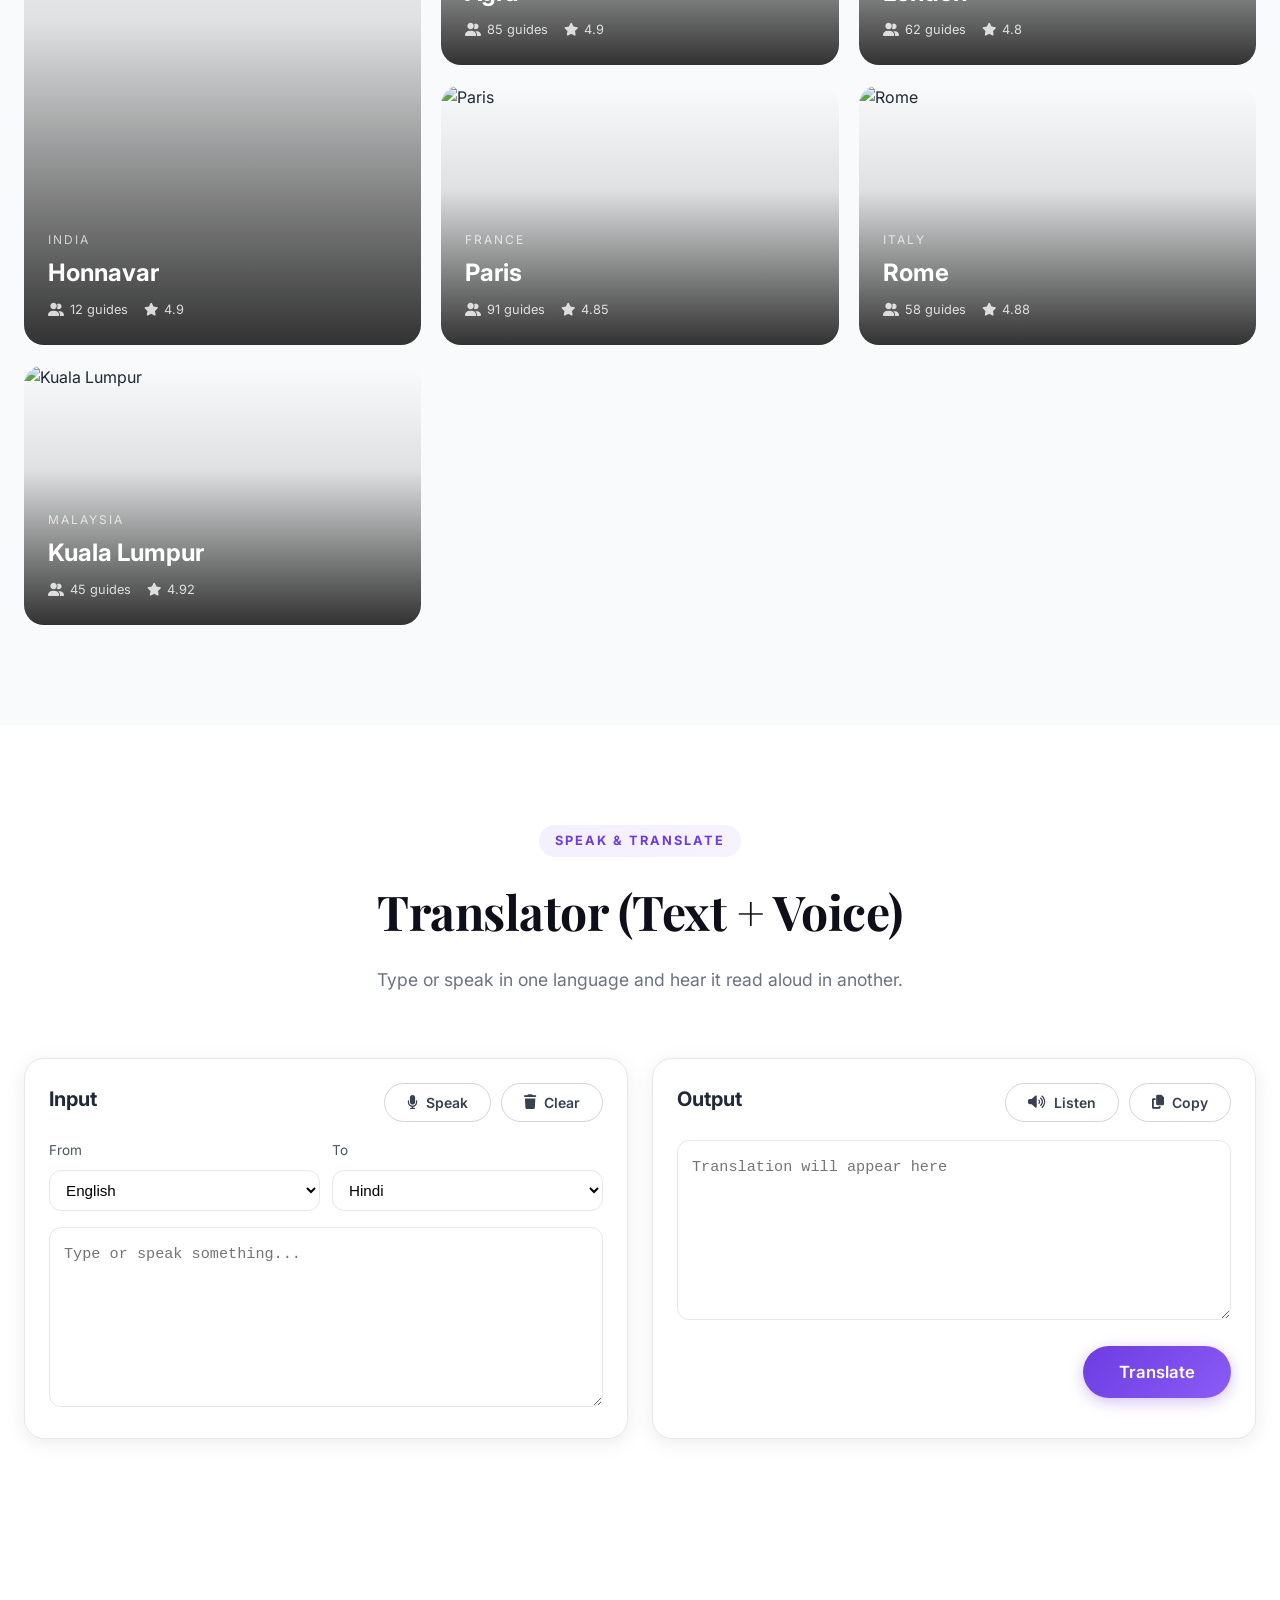
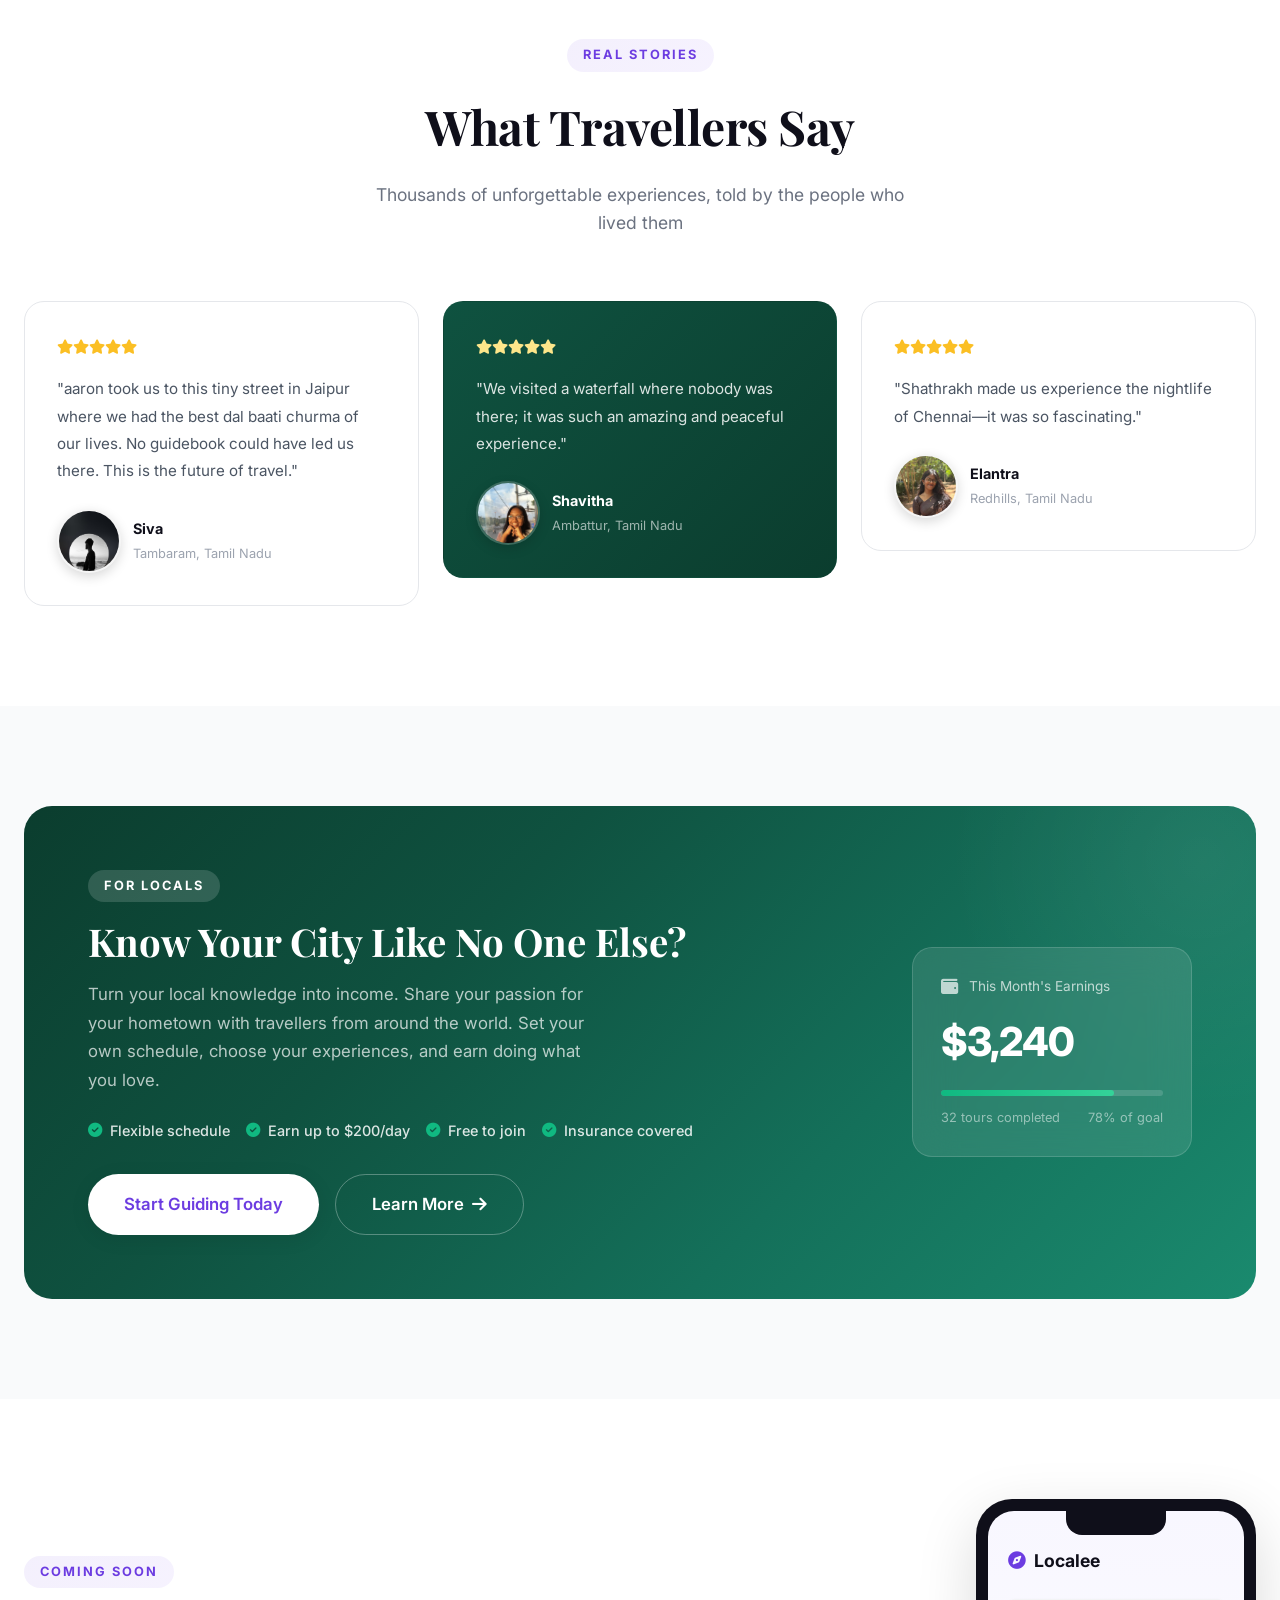
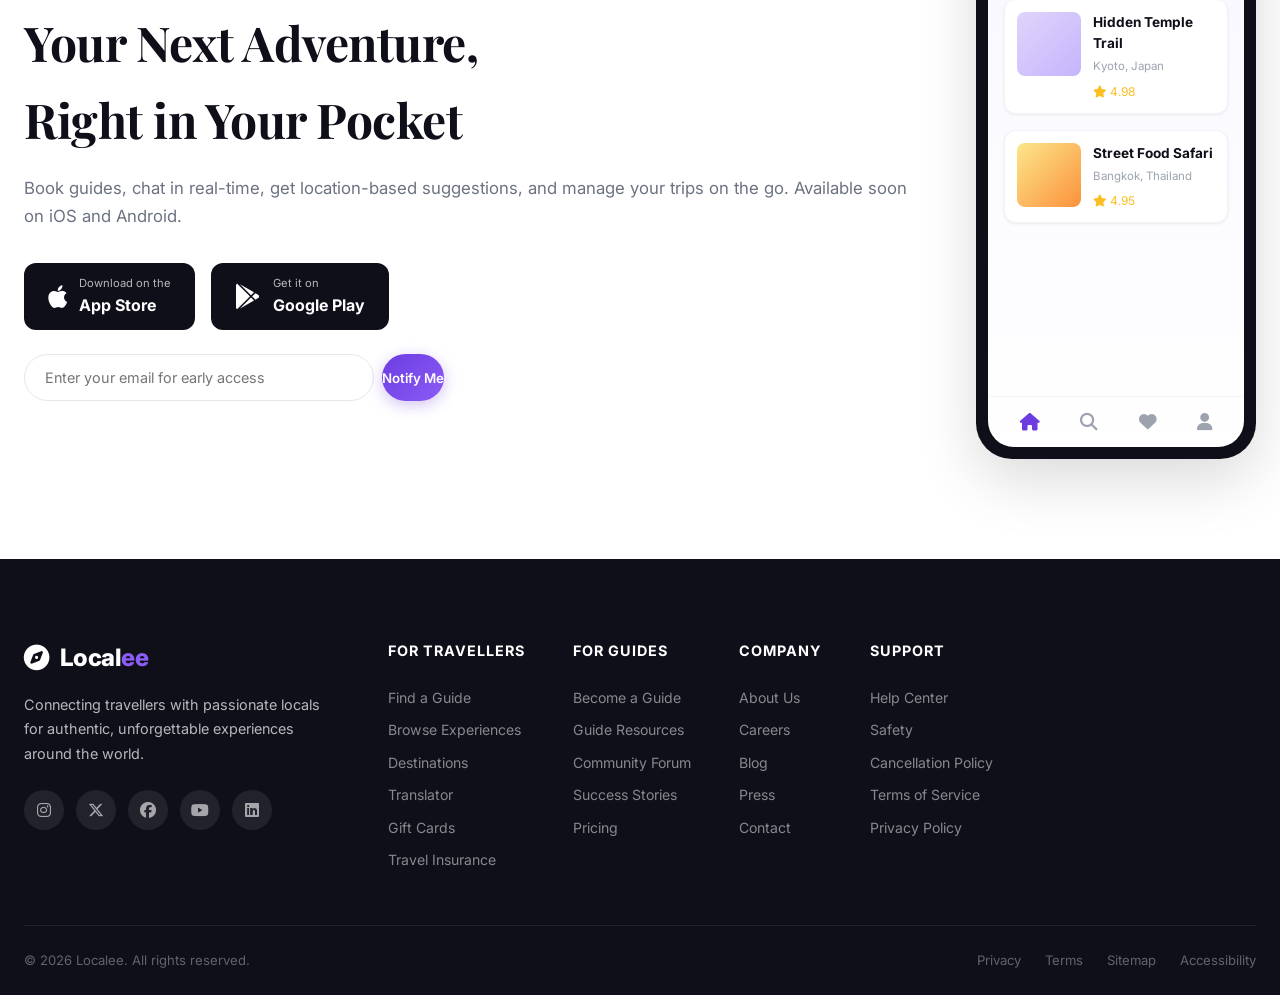
==== commit c2a7e502: "mouse" ====
--- a/index.html
+++ b/index.html
@@ -61,7 +61,6 @@
     </div>
     <div class="container hero-content">
       <div class="hero-badge">
-        <i class="fas fa-sparkles"></i>
         <span>Trusted by 50,000+ Travellers Worldwide</span>
       </div>
       <h1 class="hero-title">
@@ -96,22 +95,22 @@
       </div>
       <div class="hero-stats">
         <div class="stat">
-          <span class="stat-number" data-count="2500">0</span><span class="stat-plus">+</span>
+          <span class="stat-number" data-count="2500">2,500</span><span class="stat-plus">+</span>
           <span class="stat-label">Local Guides</span>
         </div>
         <div class="stat-divider"></div>
         <div class="stat">
-          <span class="stat-number" data-count="180">0</span><span class="stat-plus">+</span>
+          <span class="stat-number" data-count="180">180</span><span class="stat-plus">+</span>
           <span class="stat-label">Cities</span>
         </div>
         <div class="stat-divider"></div>
         <div class="stat">
-          <span class="stat-number" data-count="50000">0</span><span class="stat-plus">+</span>
+          <span class="stat-number" data-count="50000">50,000</span><span class="stat-plus">+</span>
           <span class="stat-label">Happy Travellers</span>
         </div>
         <div class="stat-divider"></div>
         <div class="stat">
-          <span class="stat-number" data-count="4.9">0</span><span class="stat-plus">+</span>
+          <span class="stat-number" data-count="4.9">4.9</span><span class="stat-plus">+</span>
           <span class="stat-label">Avg Rating</span>
         </div>
       </div>
--- a/styles.css
+++ b/styles.css
@@ -945,6 +945,7 @@
   overflow-y: auto;
   transform: translateX(115%);
   transition: transform var(--transition);
+  z-index: 1;
 }
 
 .slide-panel.open .slide-panel__content {
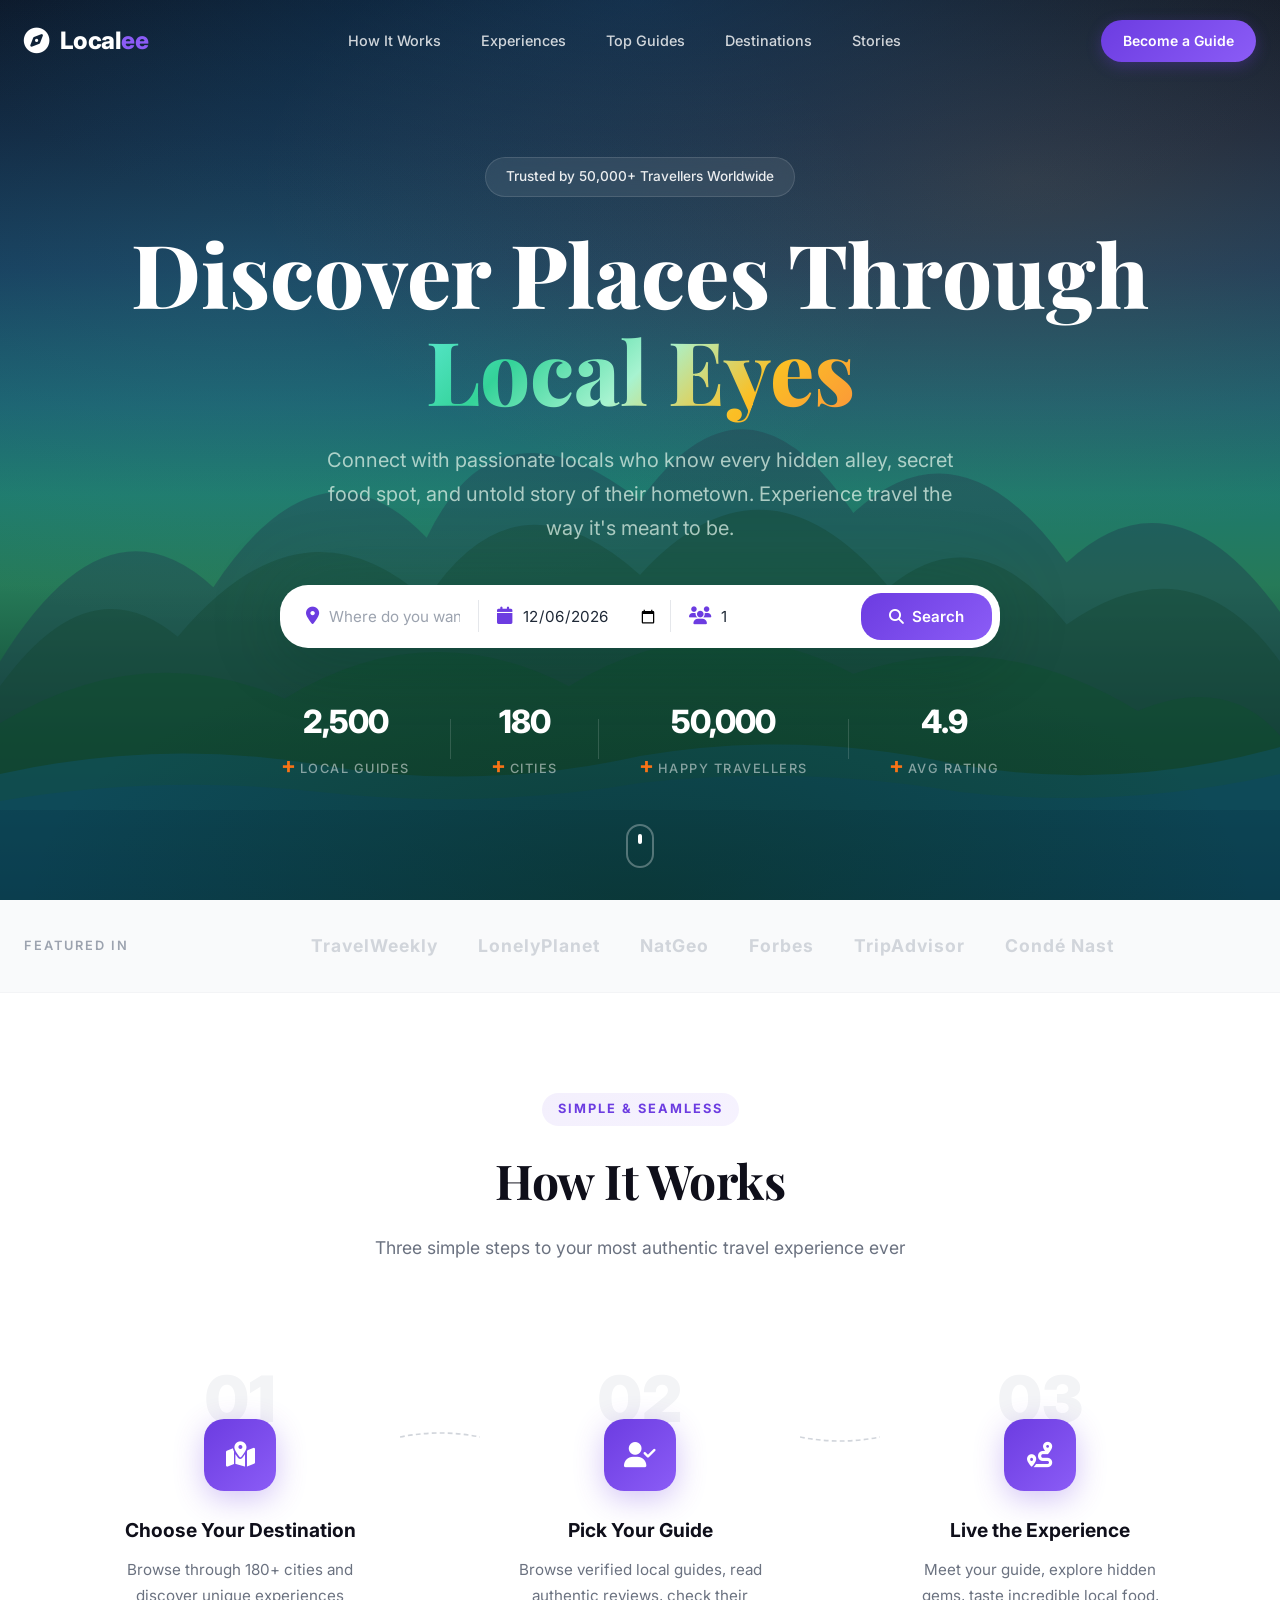
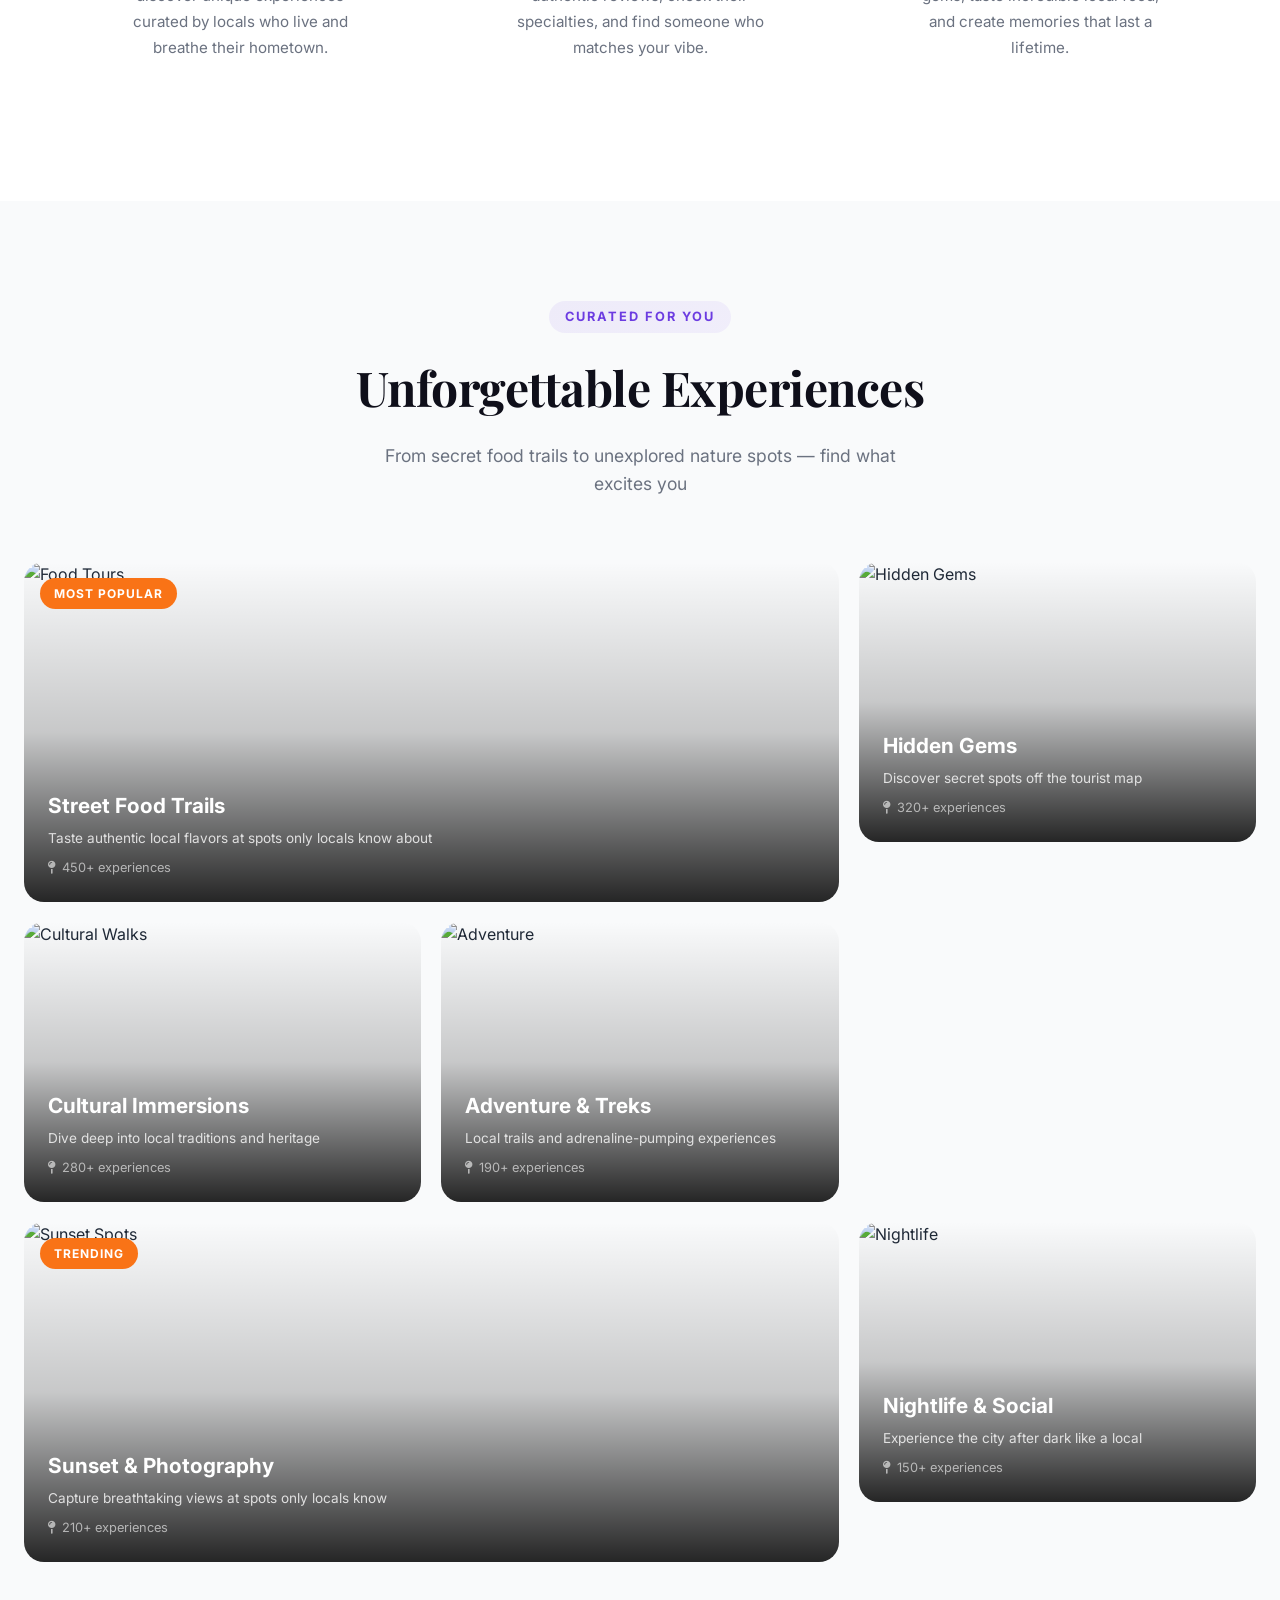
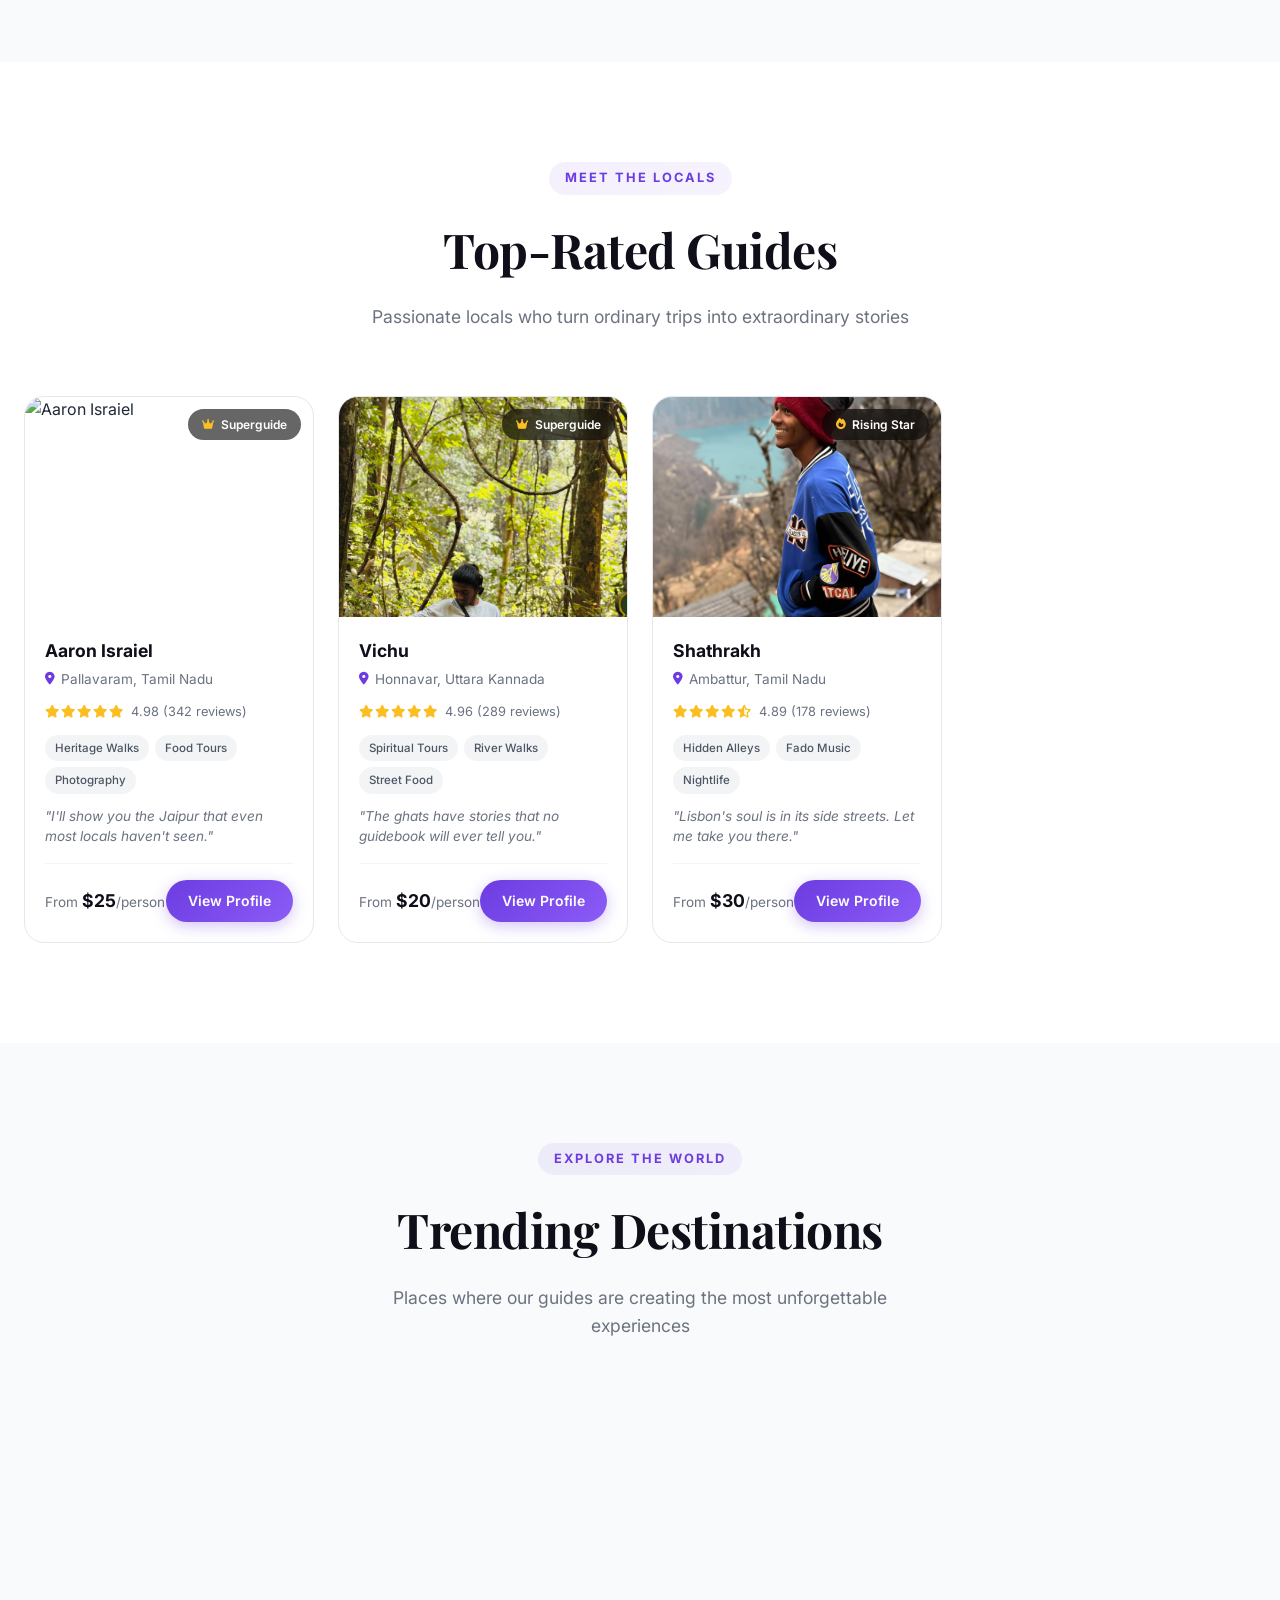
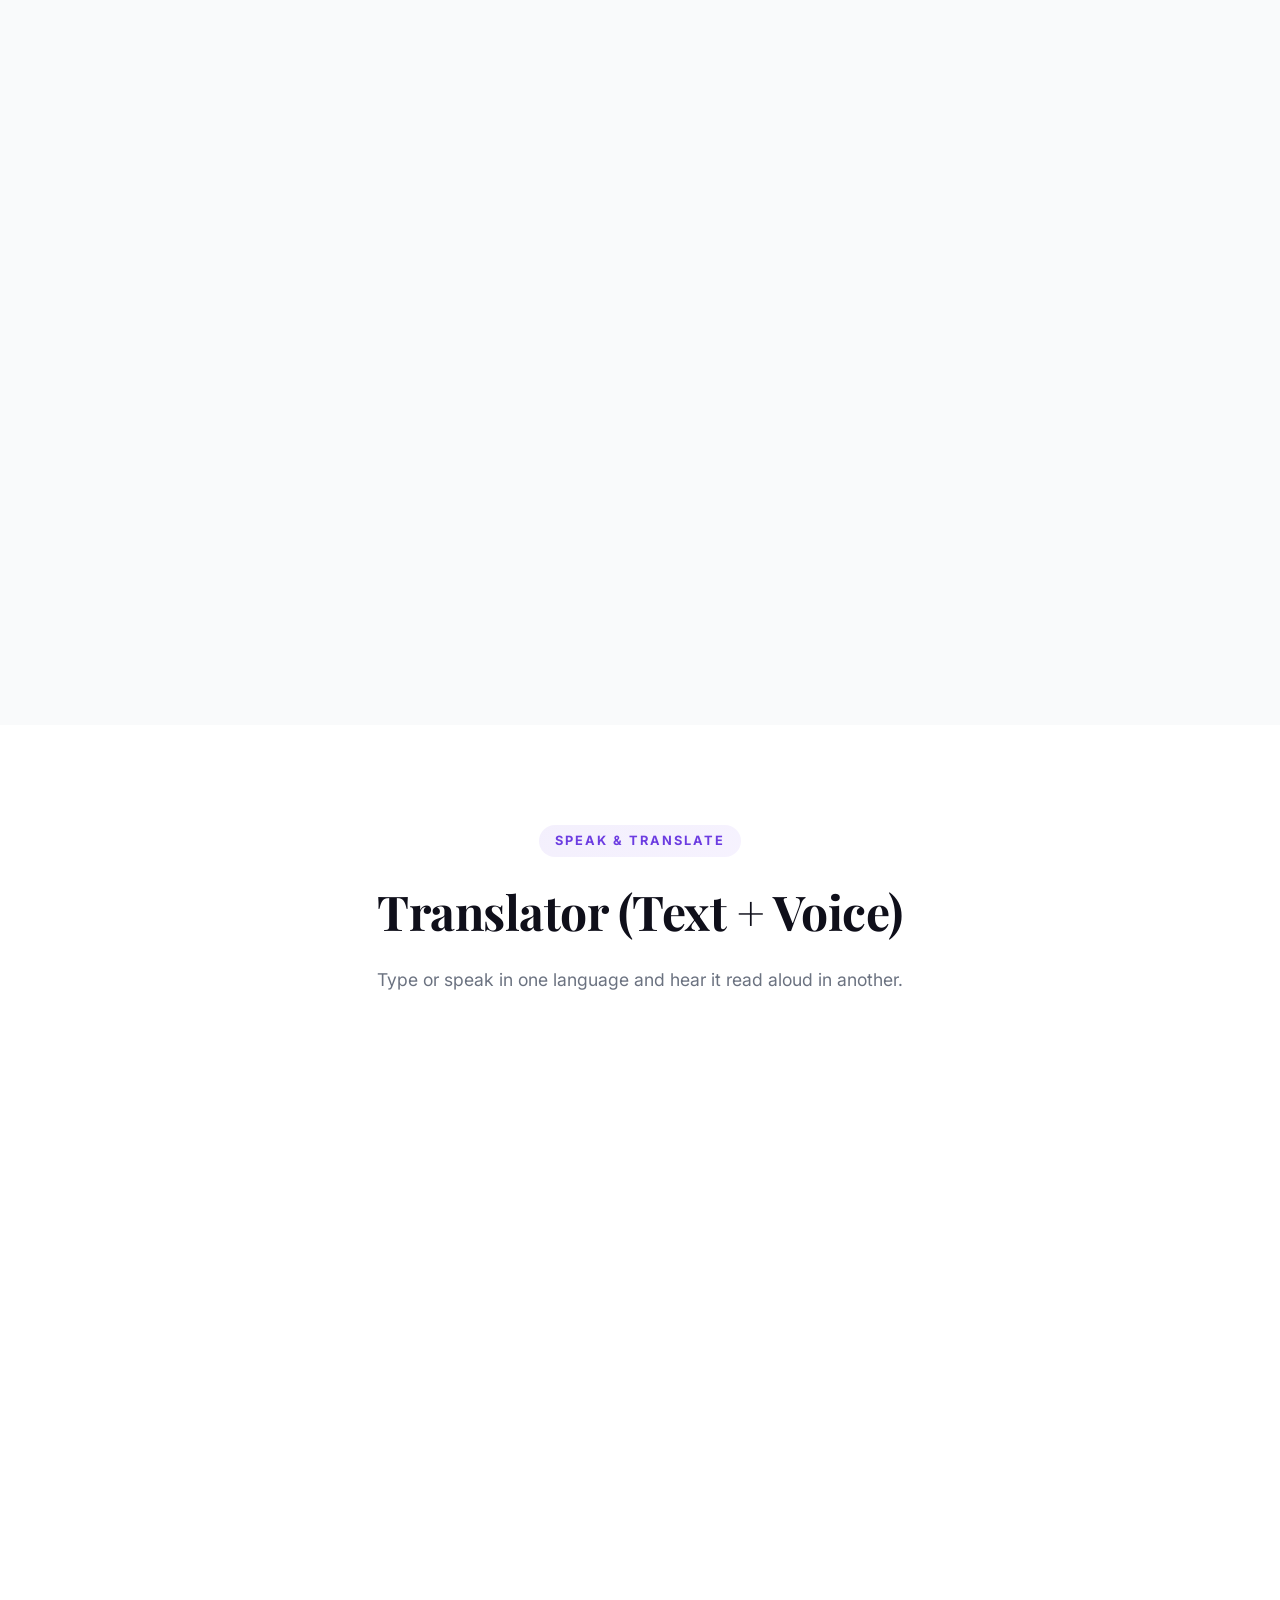
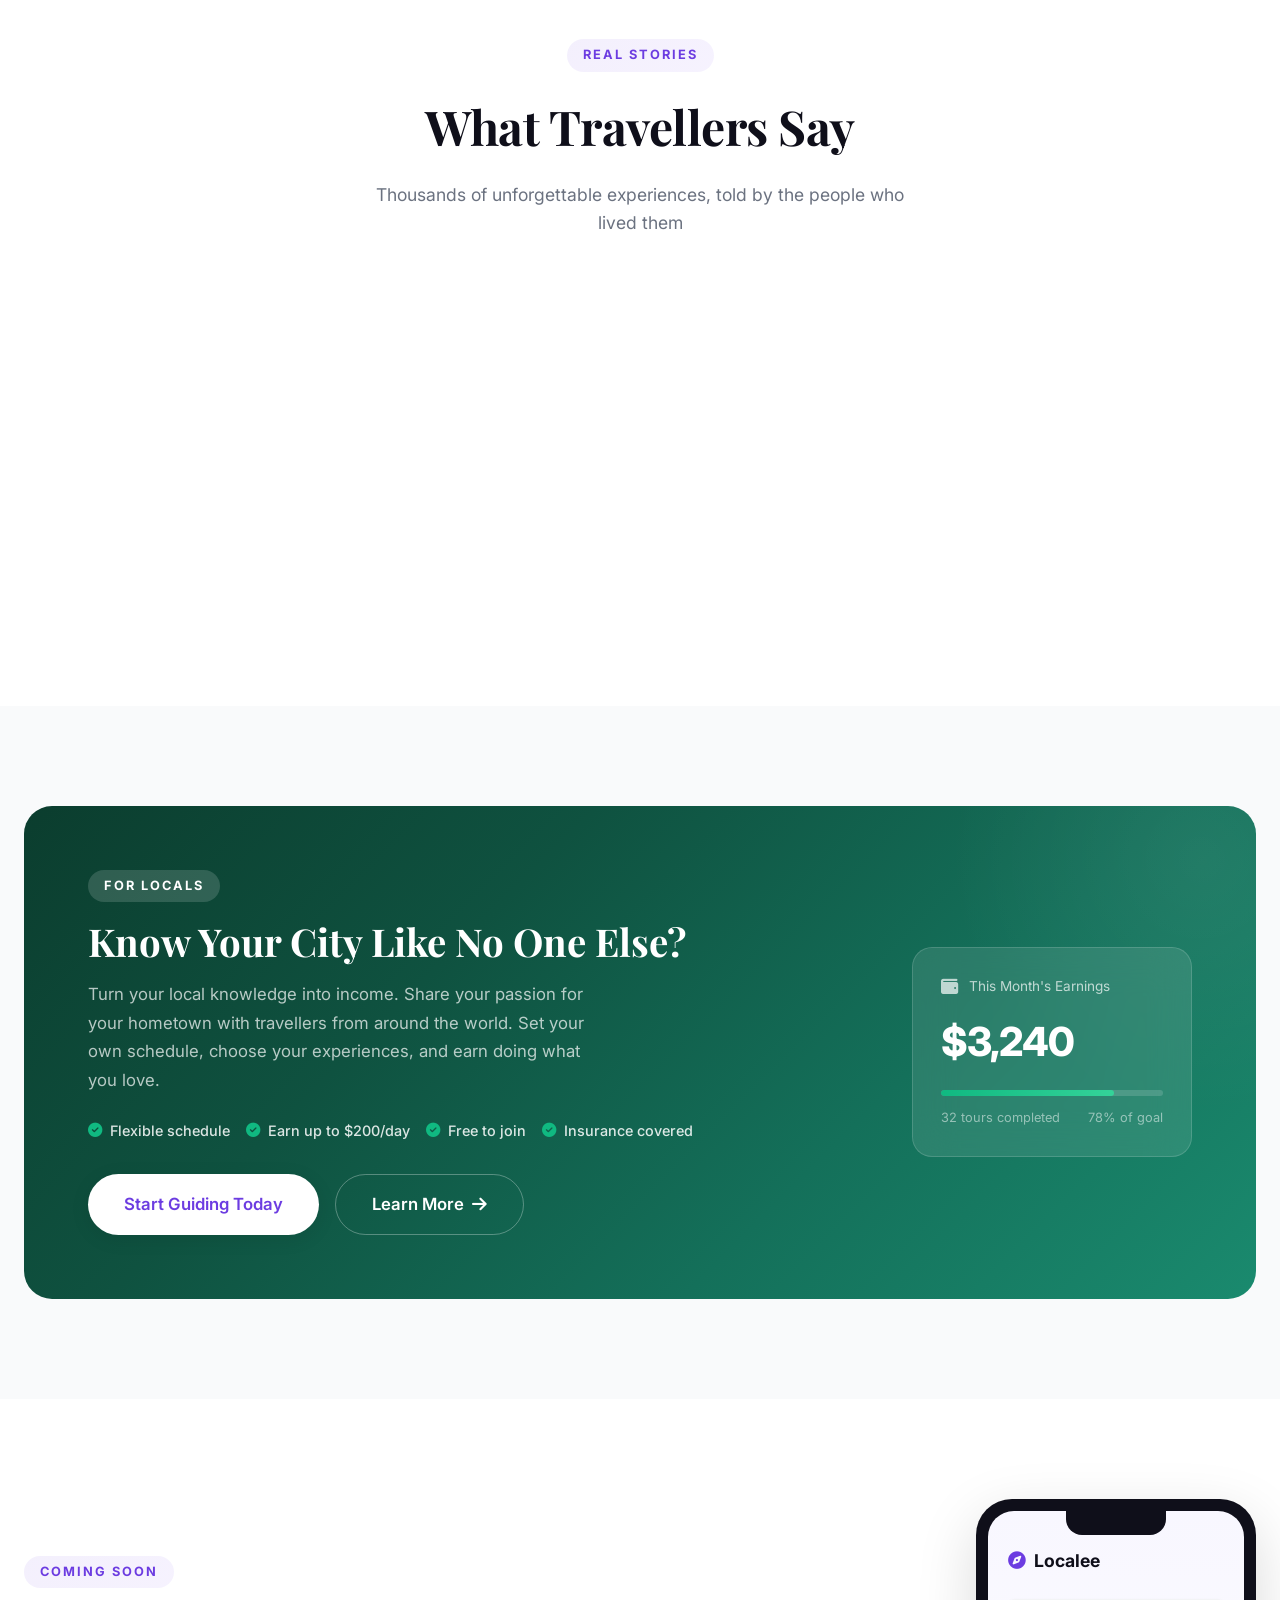
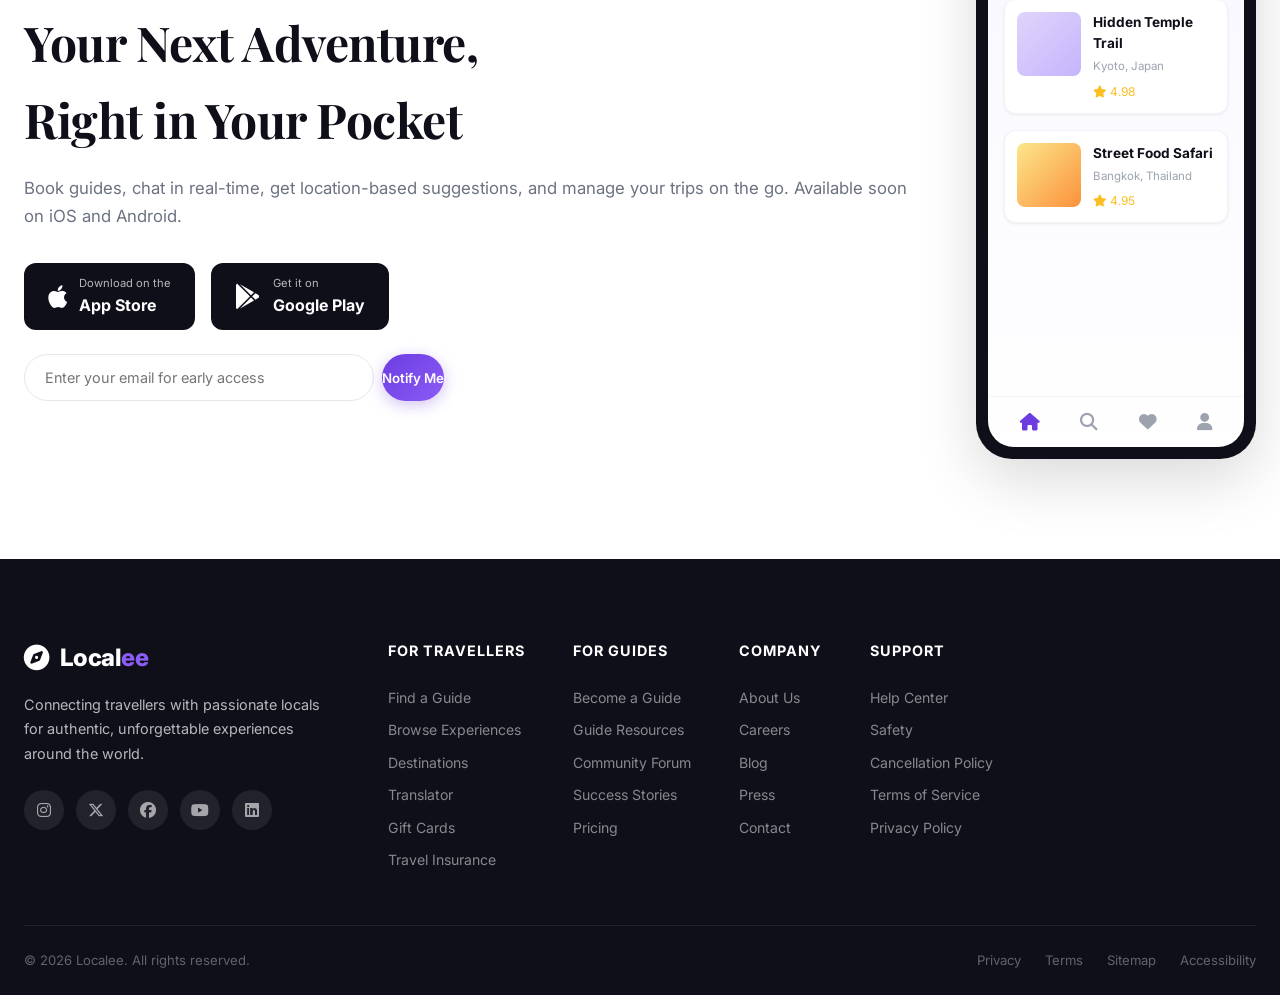
==== commit f49427d2: "name and vichu" ====
--- a/index.html
+++ b/index.html
@@ -284,11 +284,11 @@
         </div>
         <div class="guide-card" data-aos="zoom-in" data-aos-delay="100">
           <div class="guide-img">
-            <img src="guid-Vignesh Kanna.jpeg" alt="Vignesh Kanna" loading="lazy">
+            <img src="vichu.jpg" alt="Vichu" loading="lazy">
             <div class="guide-badge"><i class="fas fa-crown"></i> Superguide</div>
           </div>
           <div class="guide-info">
-            <h4>Vignesh Kanna</h4>
+            <h4>Vichu</h4>
             <p class="guide-location"><i class="fas fa-location-dot"></i> Honnavar, Uttara Kannada</p>
             <div class="guide-rating">
               <div class="stars"><i class="fas fa-star"></i><i class="fas fa-star"></i><i class="fas fa-star"></i><i class="fas fa-star"></i><i class="fas fa-star"></i></div>
@@ -556,13 +556,13 @@
         <i class="fas fa-times"></i>
       </button>
       <div class="slide-panel__header">
-        <h2 id="guideSlideTitle">Vignesh Kanna</h2>
+        <h2 id="guideSlideTitle">Vichu</h2>
         <p class="slide-panel__subtitle">Your local guide for Honnavar — top-rated, friendly, and full of local stories.</p>
       </div>
       <div class="slide-panel__sections">
         <section class="slide-panel__section guide-profile">
           <div class="guide-profile__media">
-            <img src="guid-Vignesh Kanna.jpeg" alt="Vignesh Kanna" loading="lazy">
+            <img src="vichu.jpg" alt="Vichu" loading="lazy">
           </div>
           <div class="guide-profile__details">
             <div class="guide-profile__stats">
@@ -580,7 +580,10 @@
               </div>
               <div>
                 <strong>Rating</strong>
-                <span>4.96 (289 reviews)</span>
+                <div class="guide-rating">
+                  <div class="stars"><i class="fas fa-star"></i><i class="fas fa-star"></i><i class="fas fa-star"></i><i class="fas fa-star"></i><i class="fas fa-star"></i></div>
+                  <span>4.96 (289 reviews)</span>
+                </div>
               </div>
             </div>
             <p class="guide-profile__bio">Vignesh knows every hidden beach, temple, and hill trail around Honnavar. He’s passionate about sharing local culture, food, and stories with travelers who want an authentic experience.</p>
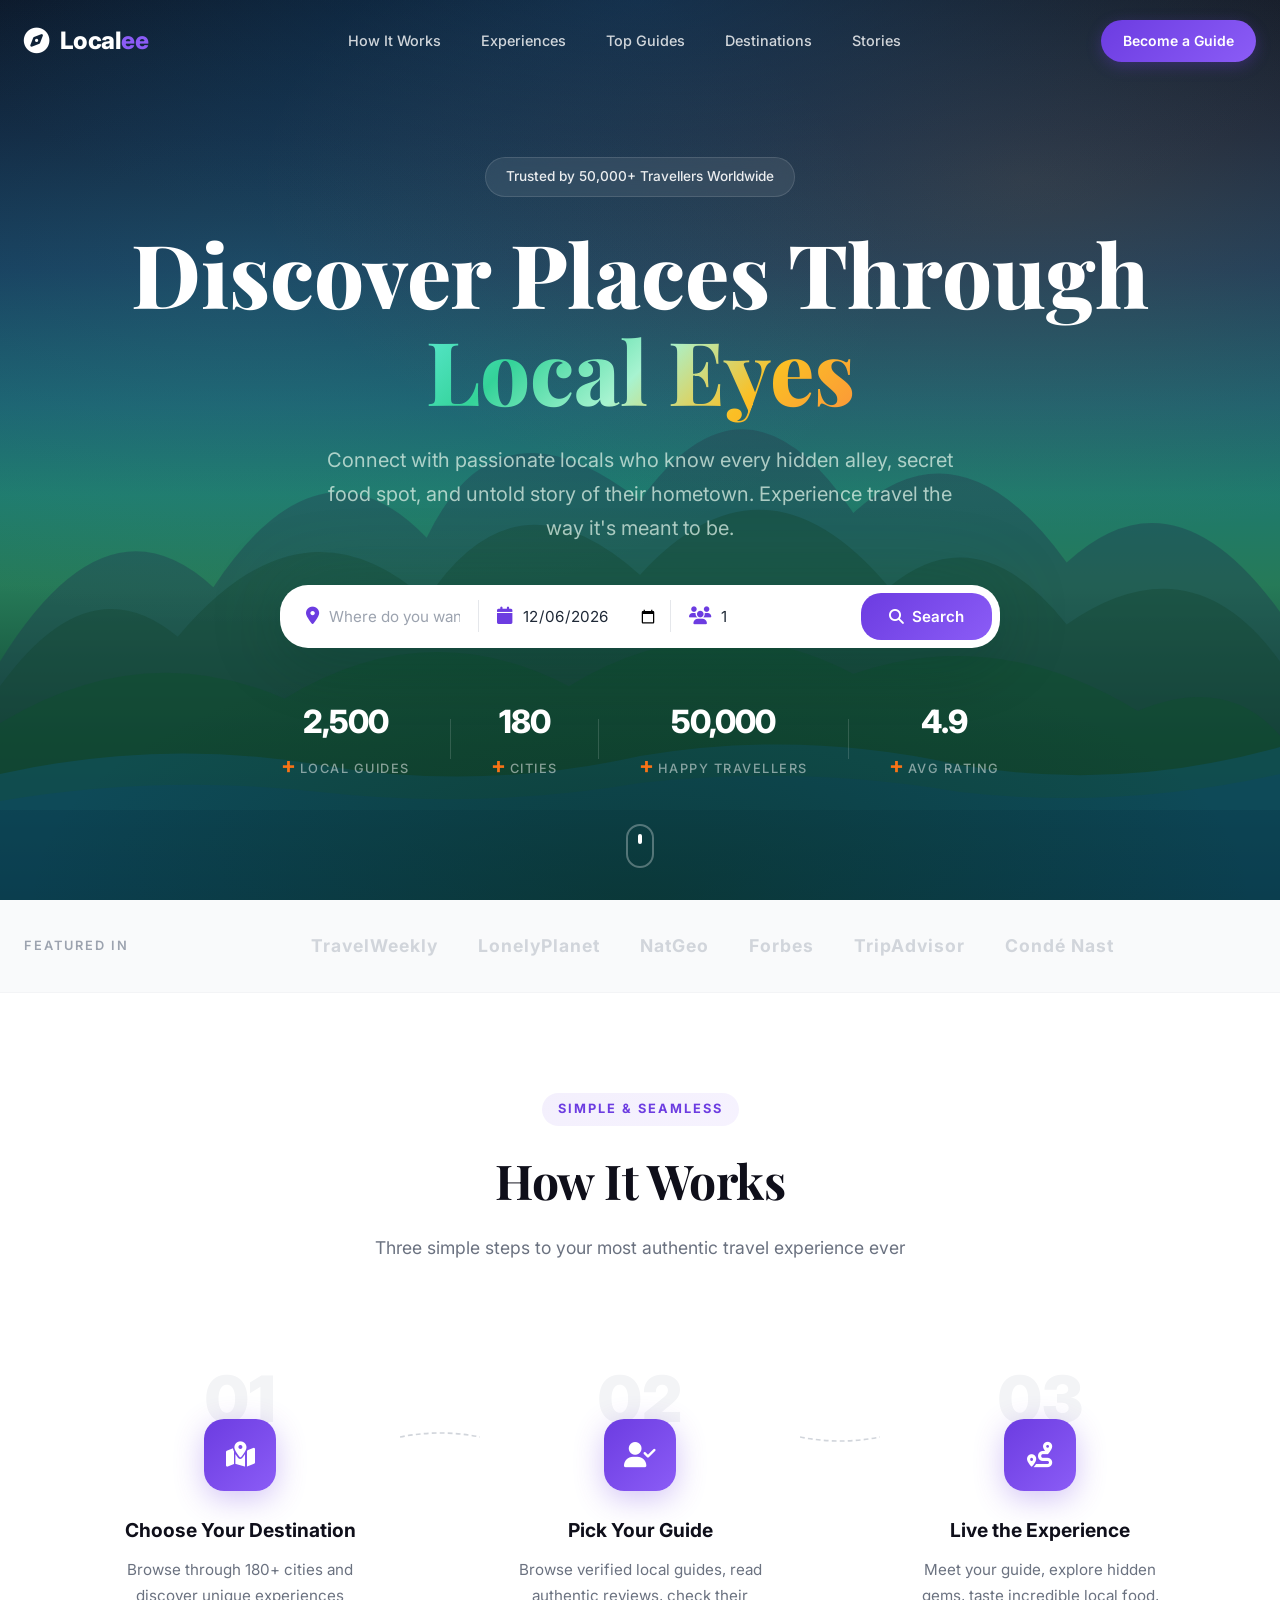
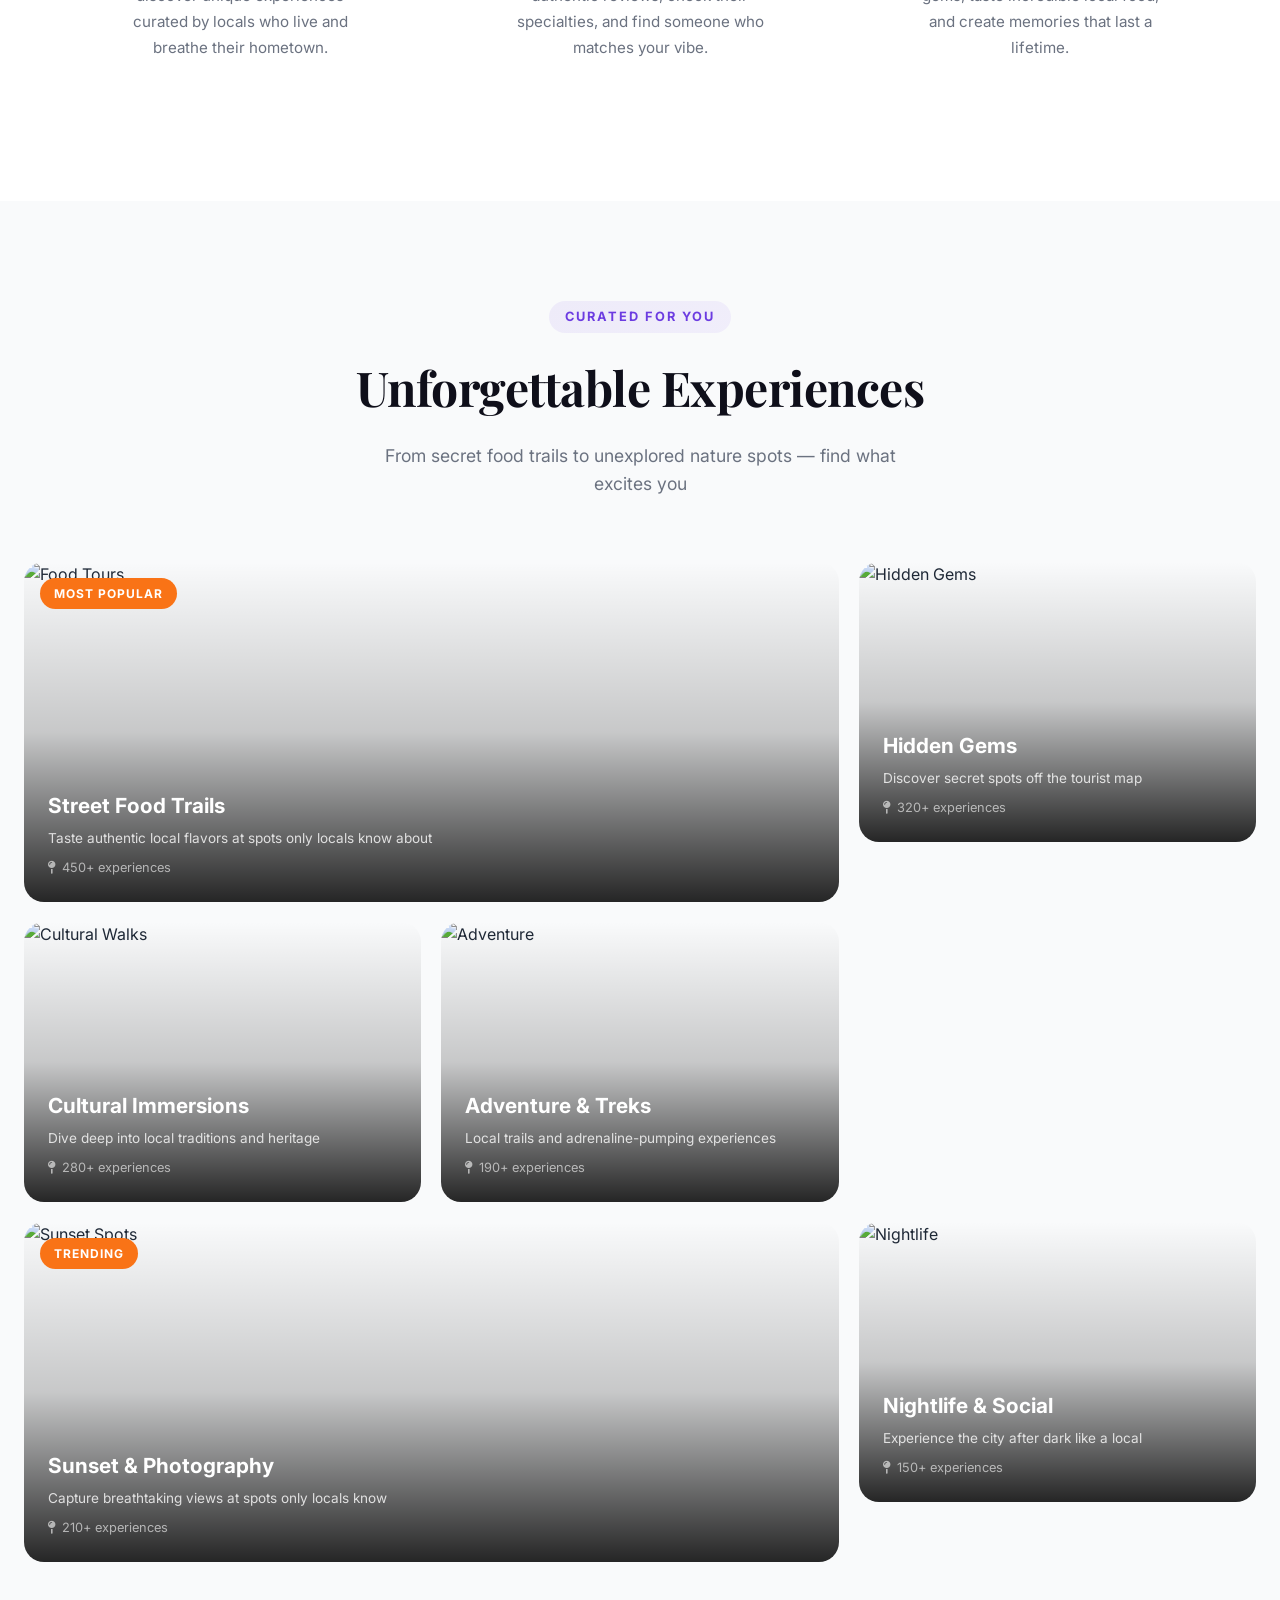
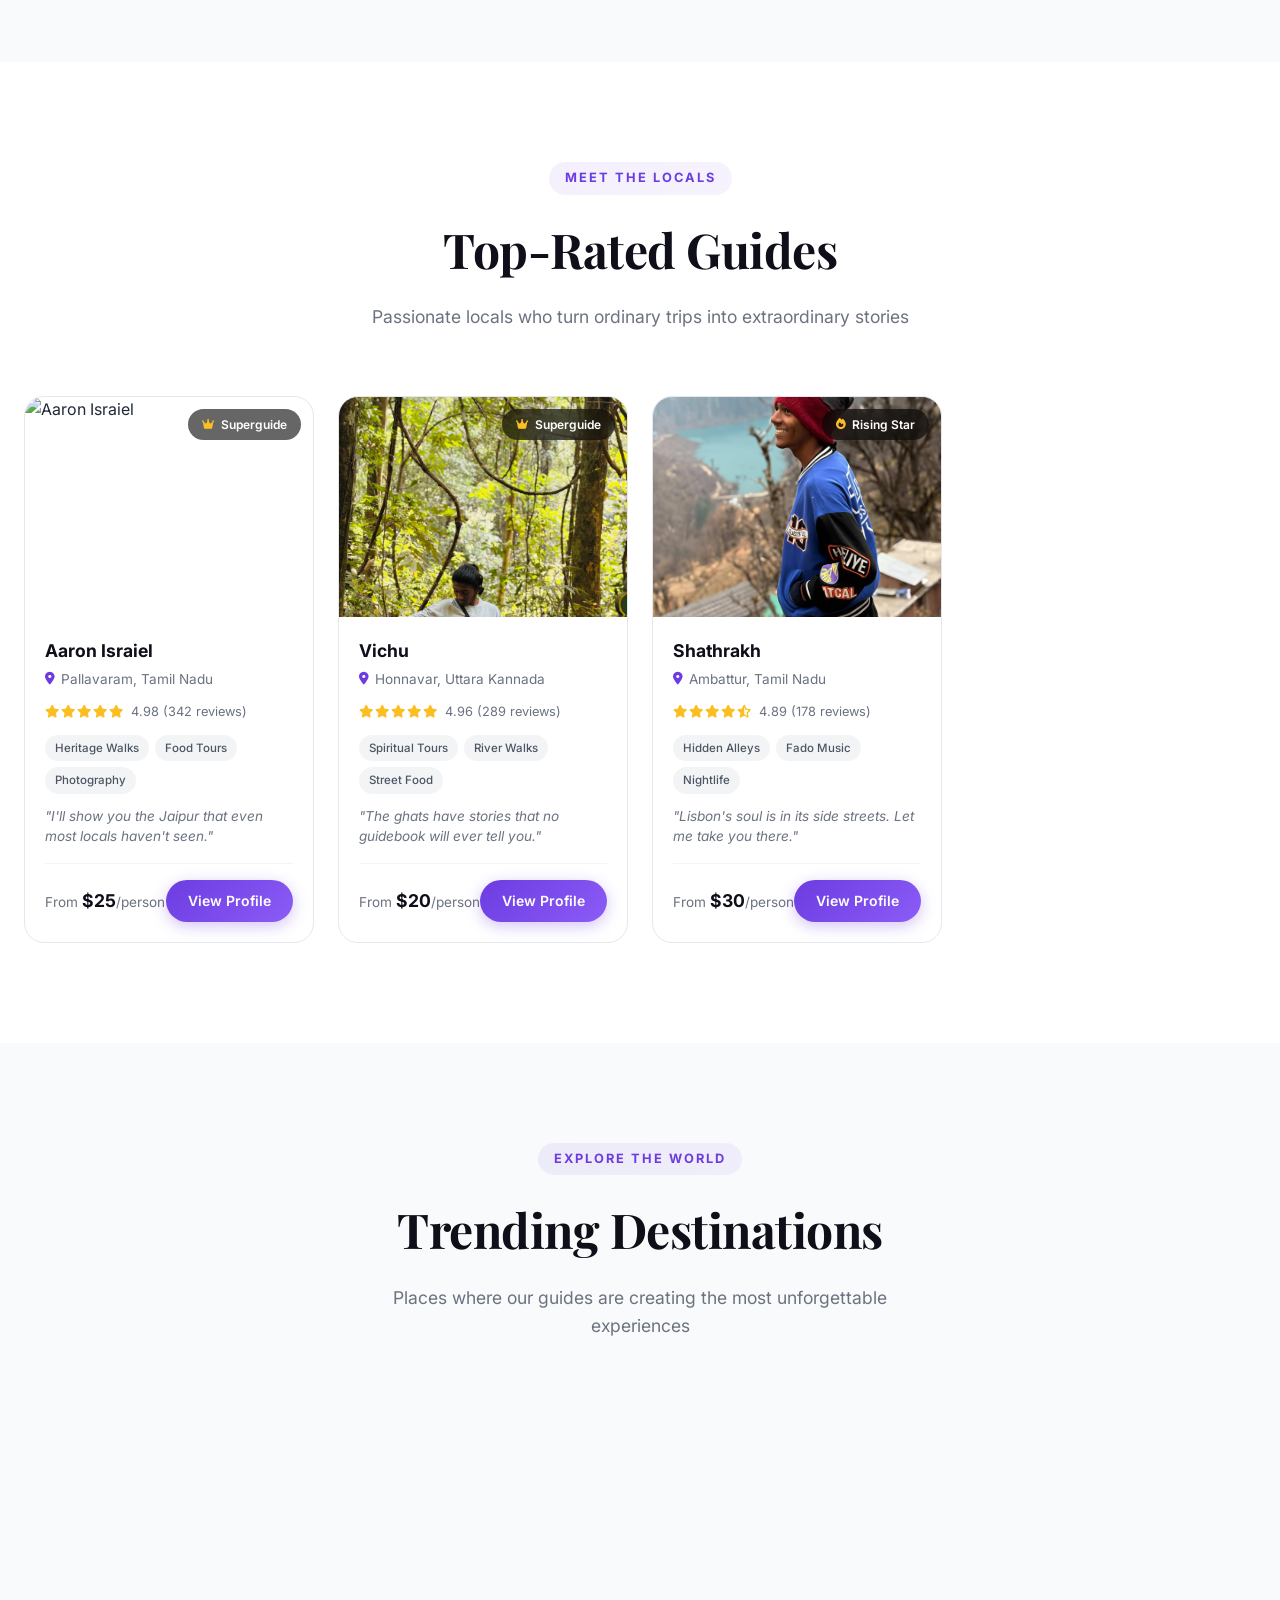
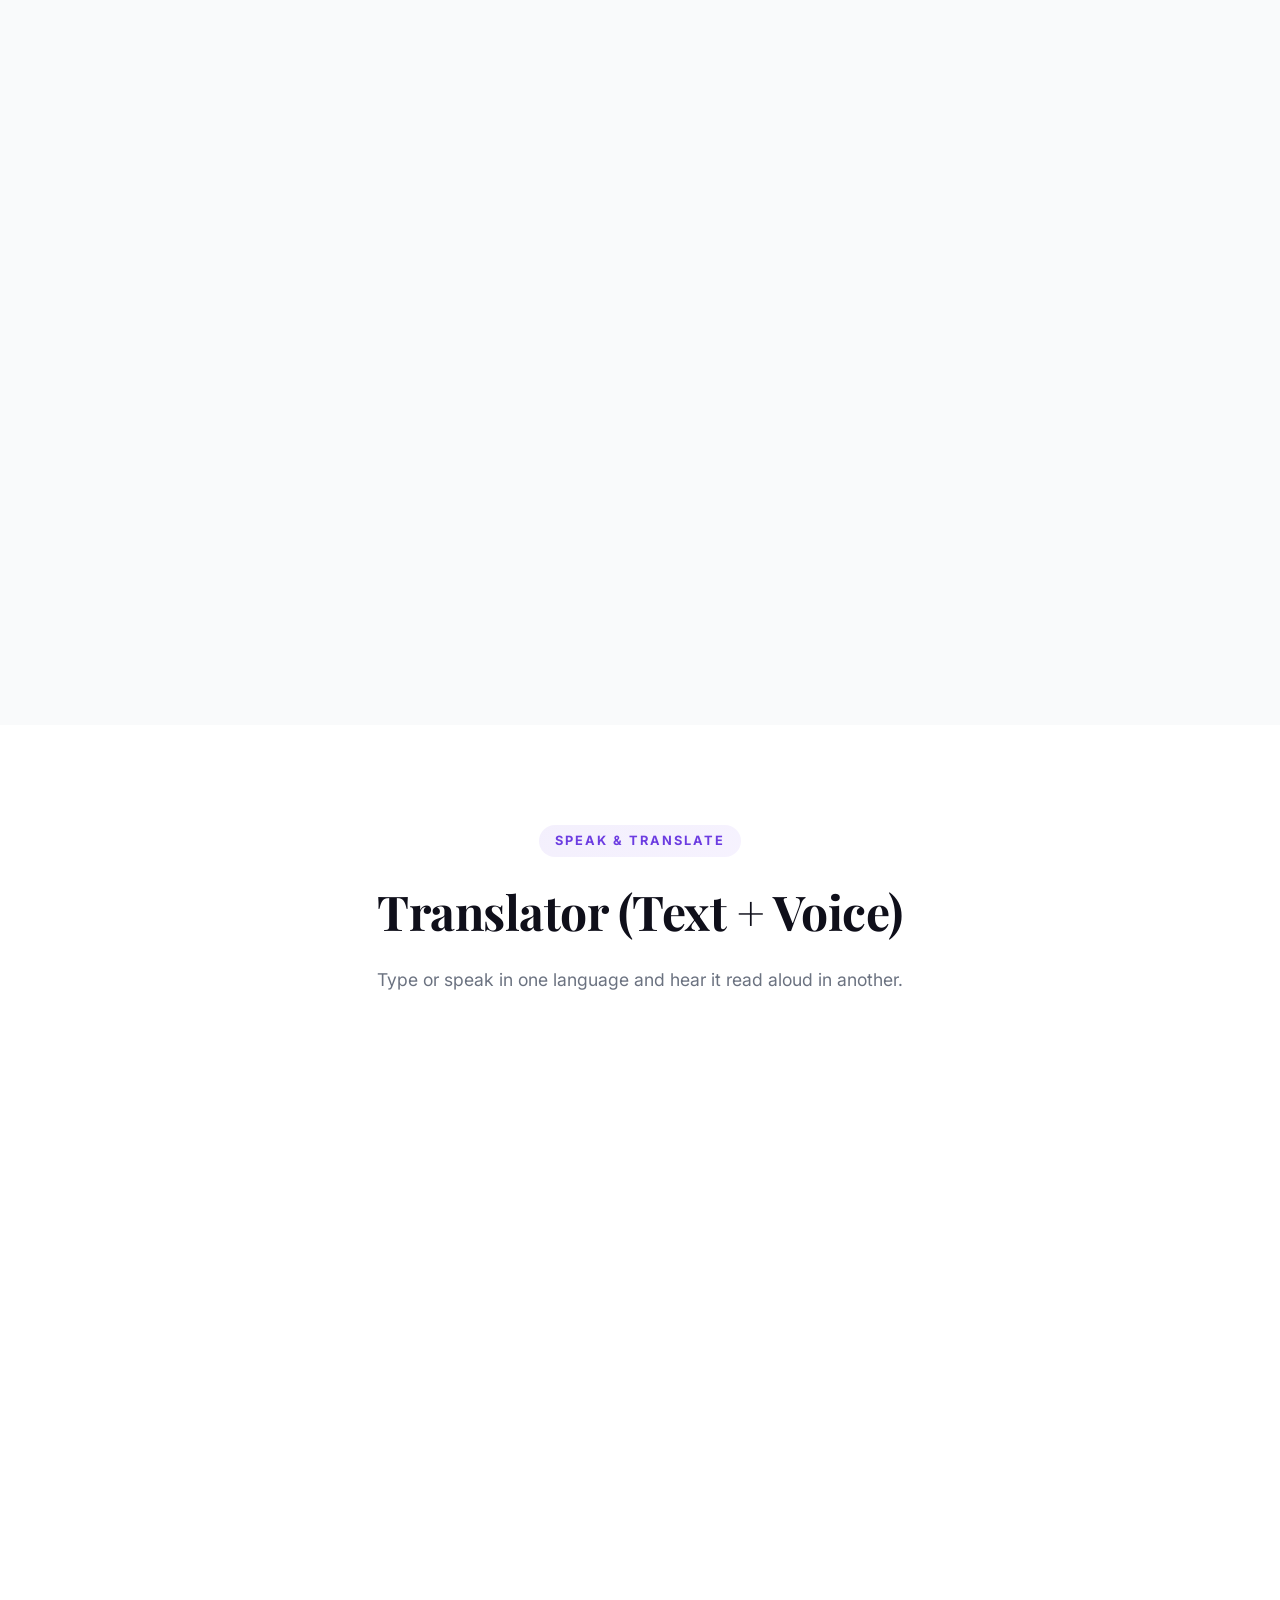
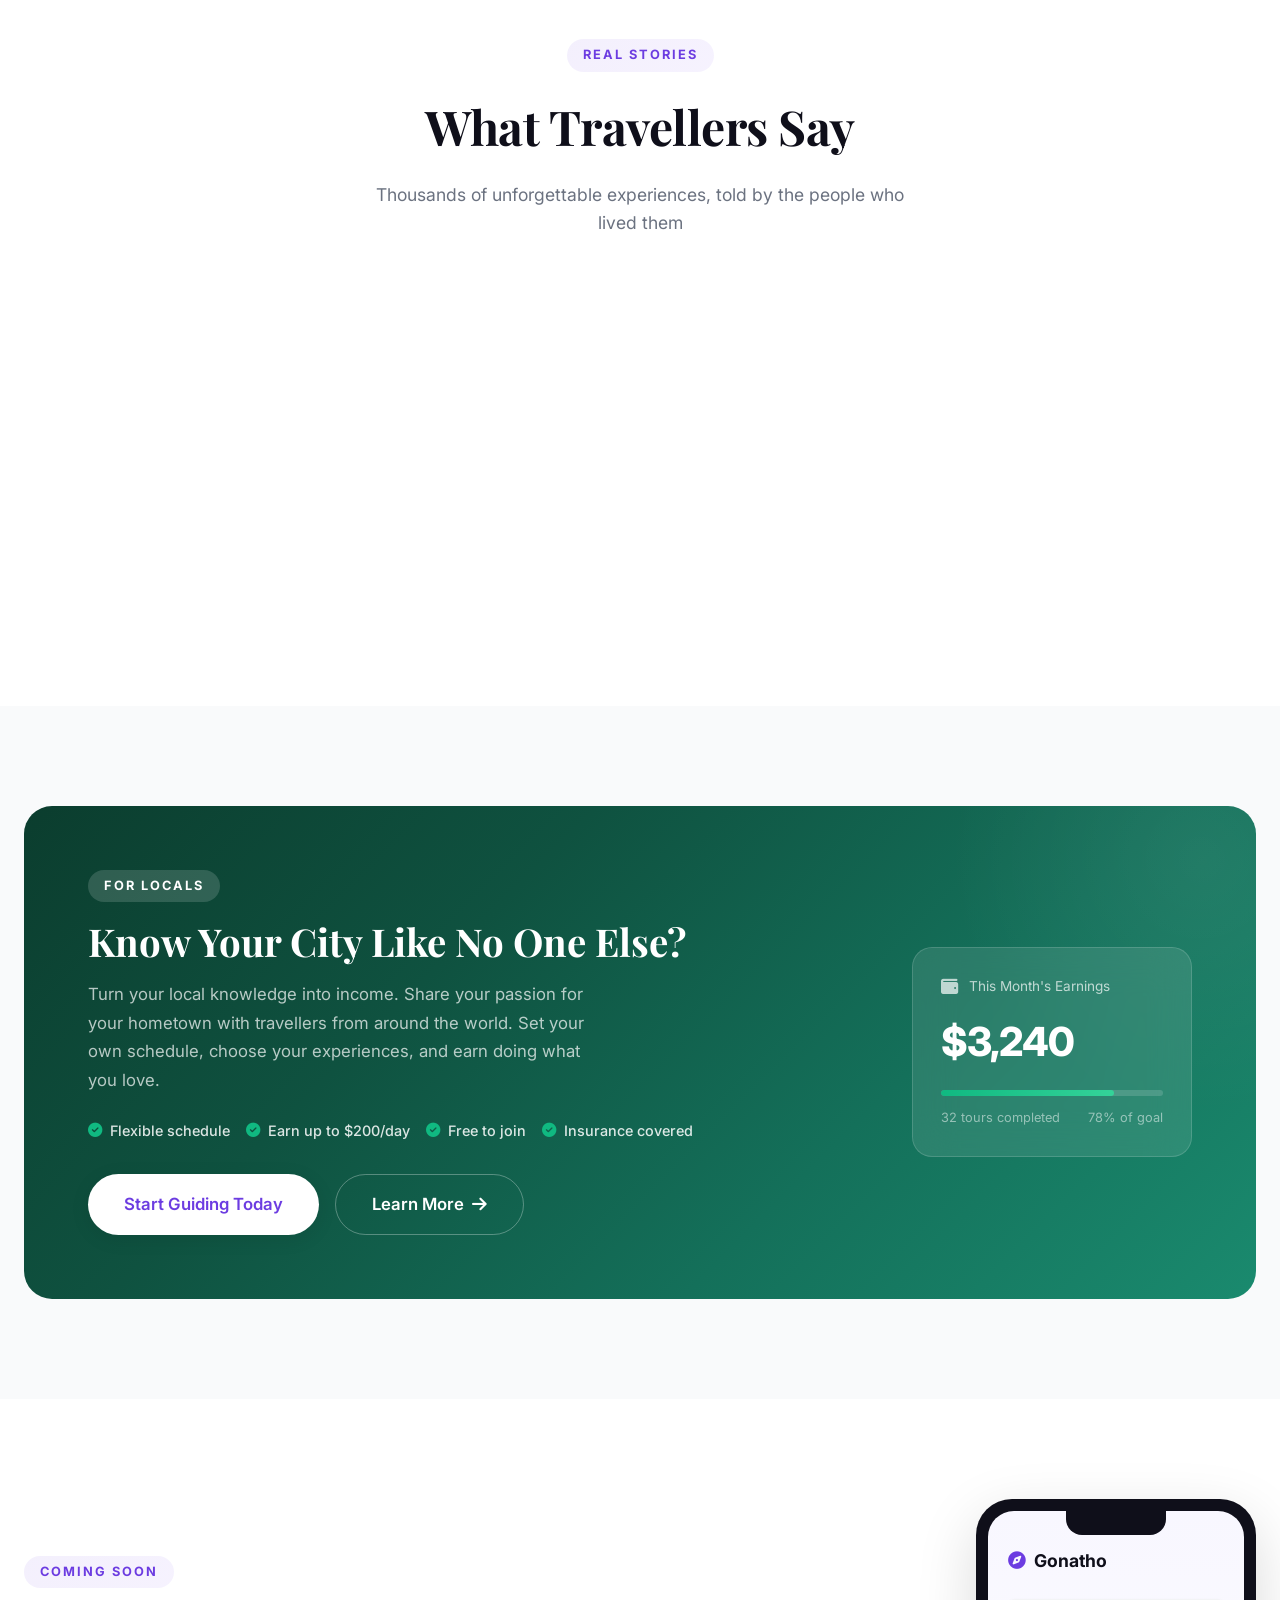
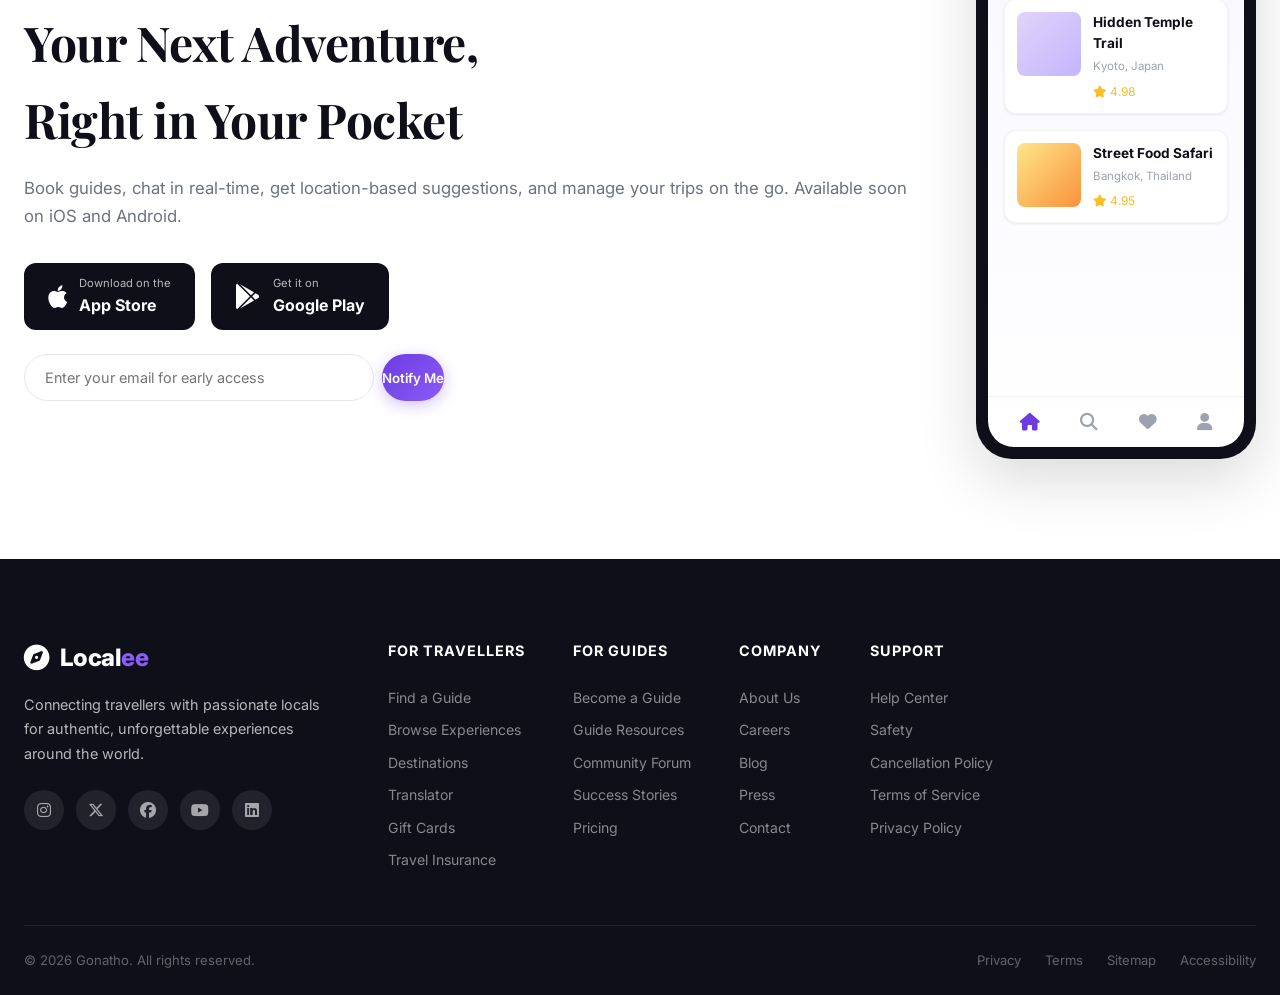
==== commit 70dc2cbe: "name change" ====
--- a/index.html
+++ b/index.html
@@ -3,8 +3,8 @@
 <head>
   <meta charset="UTF-8">
   <meta name="viewport" content="width=device-width, initial-scale=1.0">
-  <title>Localee — Discover Places Through Local Eyes</title>
-  <meta name="description" content="Localee — Connect with passionate local guides who reveal hidden gems, authentic food, and unforgettable experiences in their hometown.">
+  <title>Gonatho — Discover Places Through Local Eyes</title>
+  <meta name="description" content="Gonatho — Connect with passionate local guides who reveal hidden gems, authentic food, and unforgettable experiences in their hometown.">
   <link rel="preconnect" href="https://fonts.googleapis.com">
   <link rel="preconnect" href="https://fonts.gstatic.com" crossorigin>
   <link href="https://fonts.googleapis.com/css2?family=Inter:wght@300;400;500;600;700;800;900&family=Playfair+Display:ital,wght@0,600;0,700;0,800;1,600&display=swap" rel="stylesheet">
@@ -523,8 +523,8 @@
         </section>
         <section class="slide-panel__section">
           <h3>Gem Places</h3>
-          <p class="slide-panel__pick">Pick a Localee to share these hidden gems with.</p>
-          <button class="btn btn-primary btn-sm" id="openLocaleeBtn" type="button">Pick a Localee</button>
+          <p class="slide-panel__pick">Pick a Gonatho to share these hidden gems with.</p>
+          <button class="btn btn-primary btn-sm" id="openGonathoBtn" type="button">Pick a Gonatho</button>
           <ul class="slide-panel__list">
             <li>
               <img src="Falls%201.jpeg" alt="Burude Falls" loading="lazy">
@@ -734,7 +734,7 @@
             <div class="phone-screen">
               <div class="phone-header">
                 <i class="fas fa-compass"></i>
-                <span>Localee</span>
+                <span>Gonatho</span>
               </div>
               <div class="phone-card">
                 <div class="phone-card-img"></div>
@@ -820,7 +820,7 @@
         </div>
       </div>
       <div class="footer-bottom">
-        <p>&copy; 2026 Localee. All rights reserved.</p>
+        <p>&copy; 2026 Gonatho. All rights reserved.</p>
         <div class="footer-bottom-links">
           <a href="#">Privacy</a>
           <a href="#">Terms</a>
